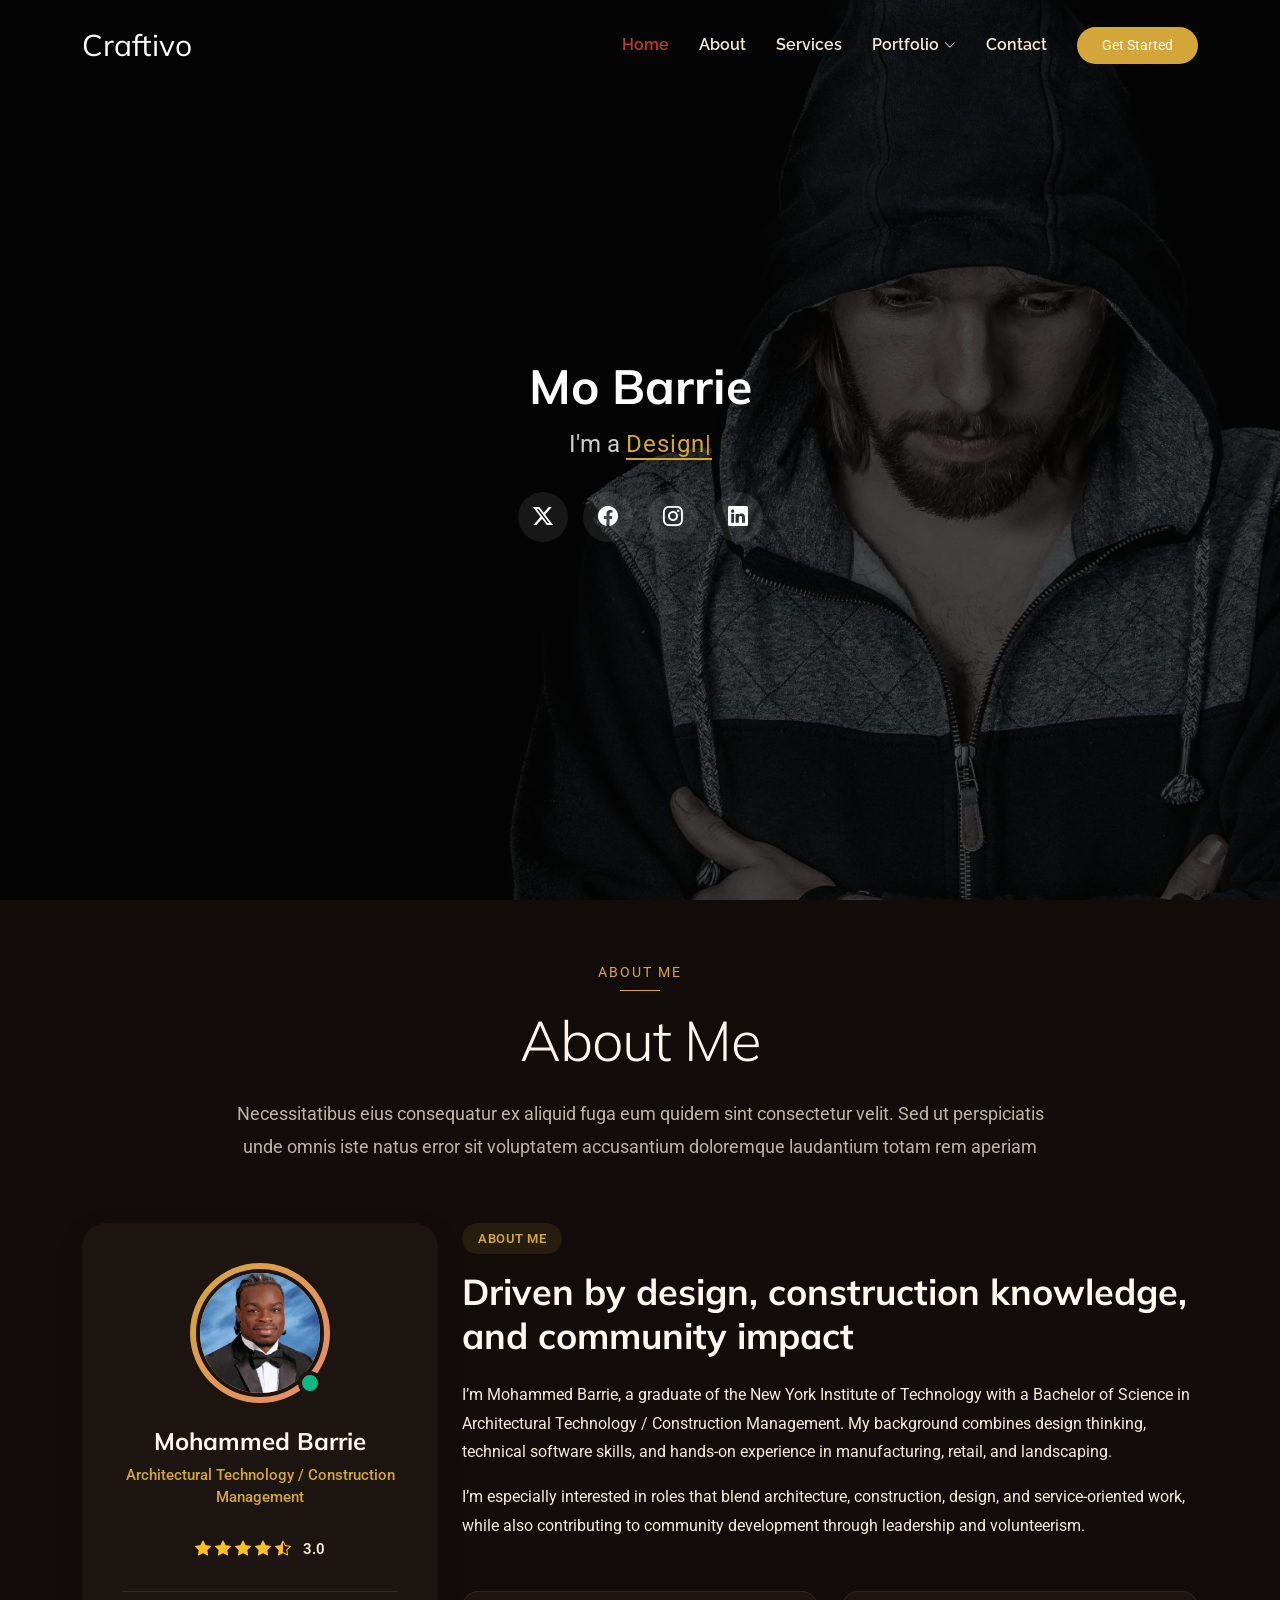
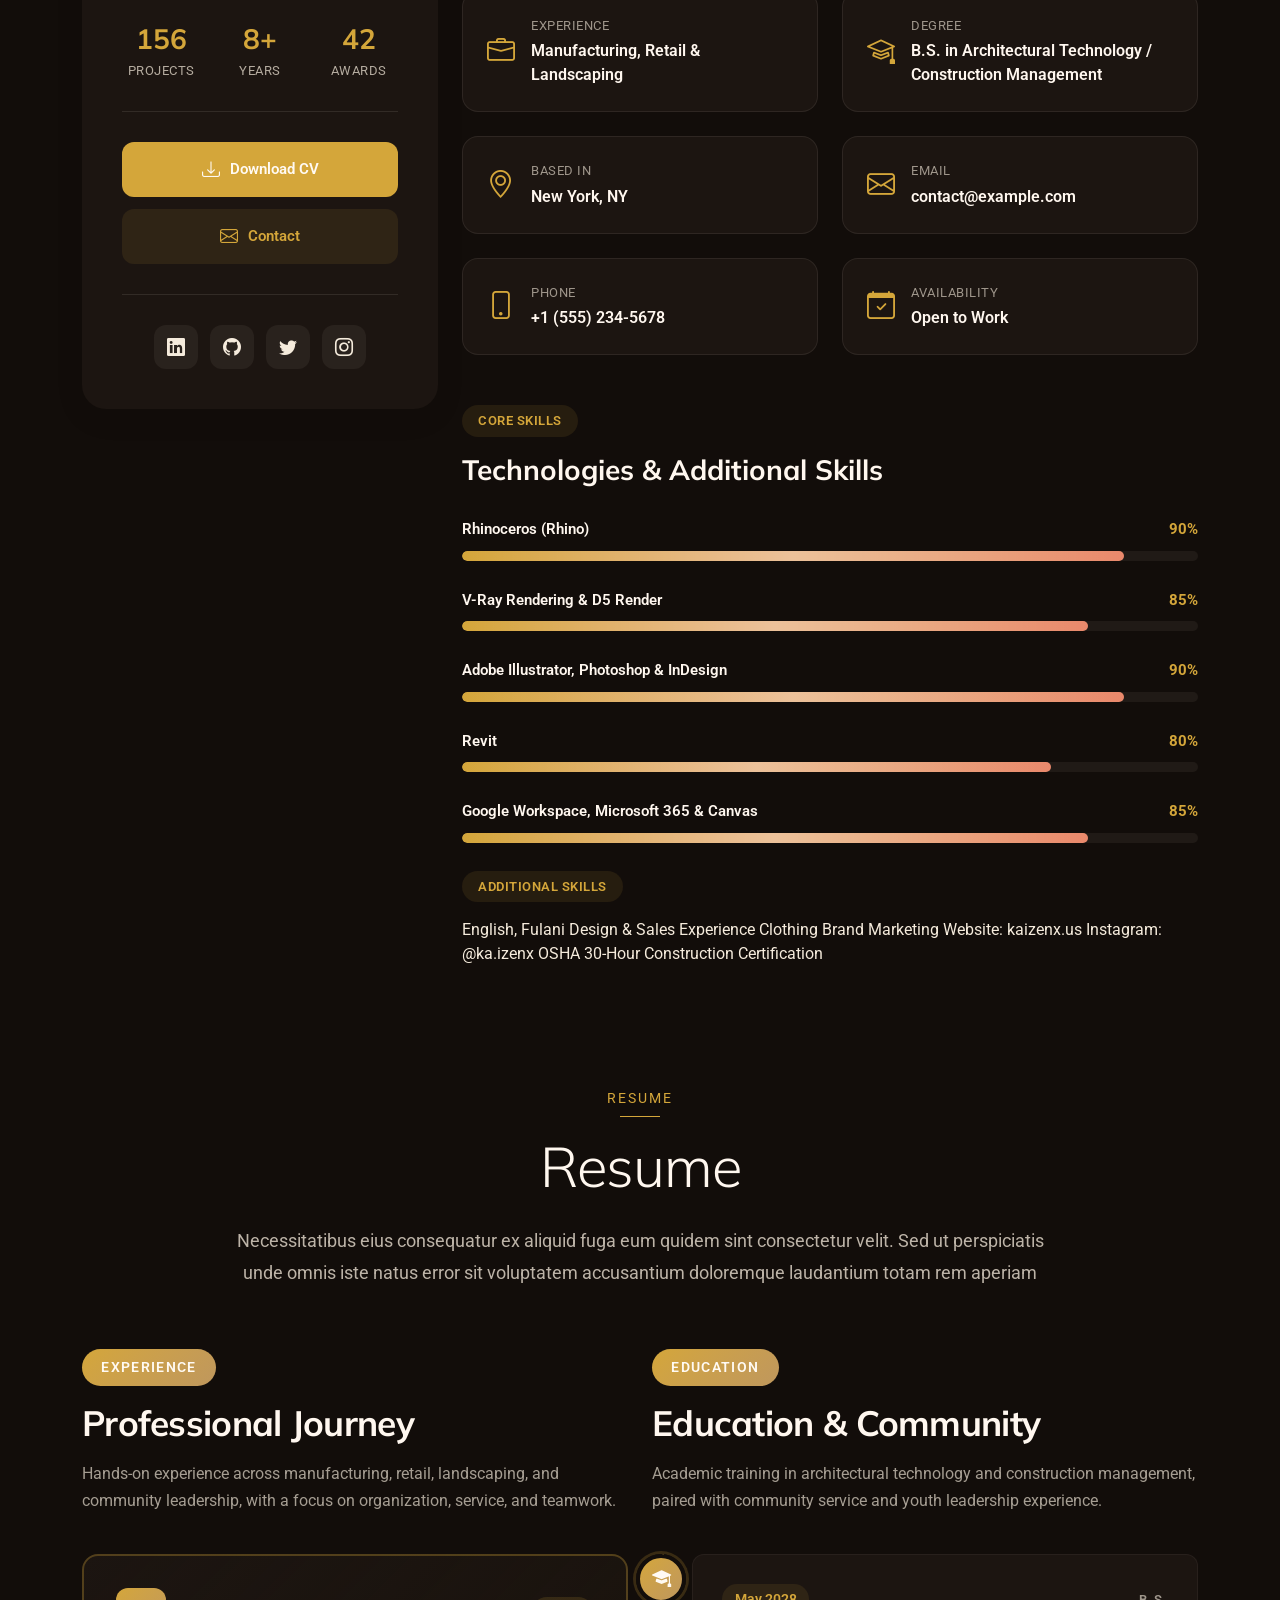
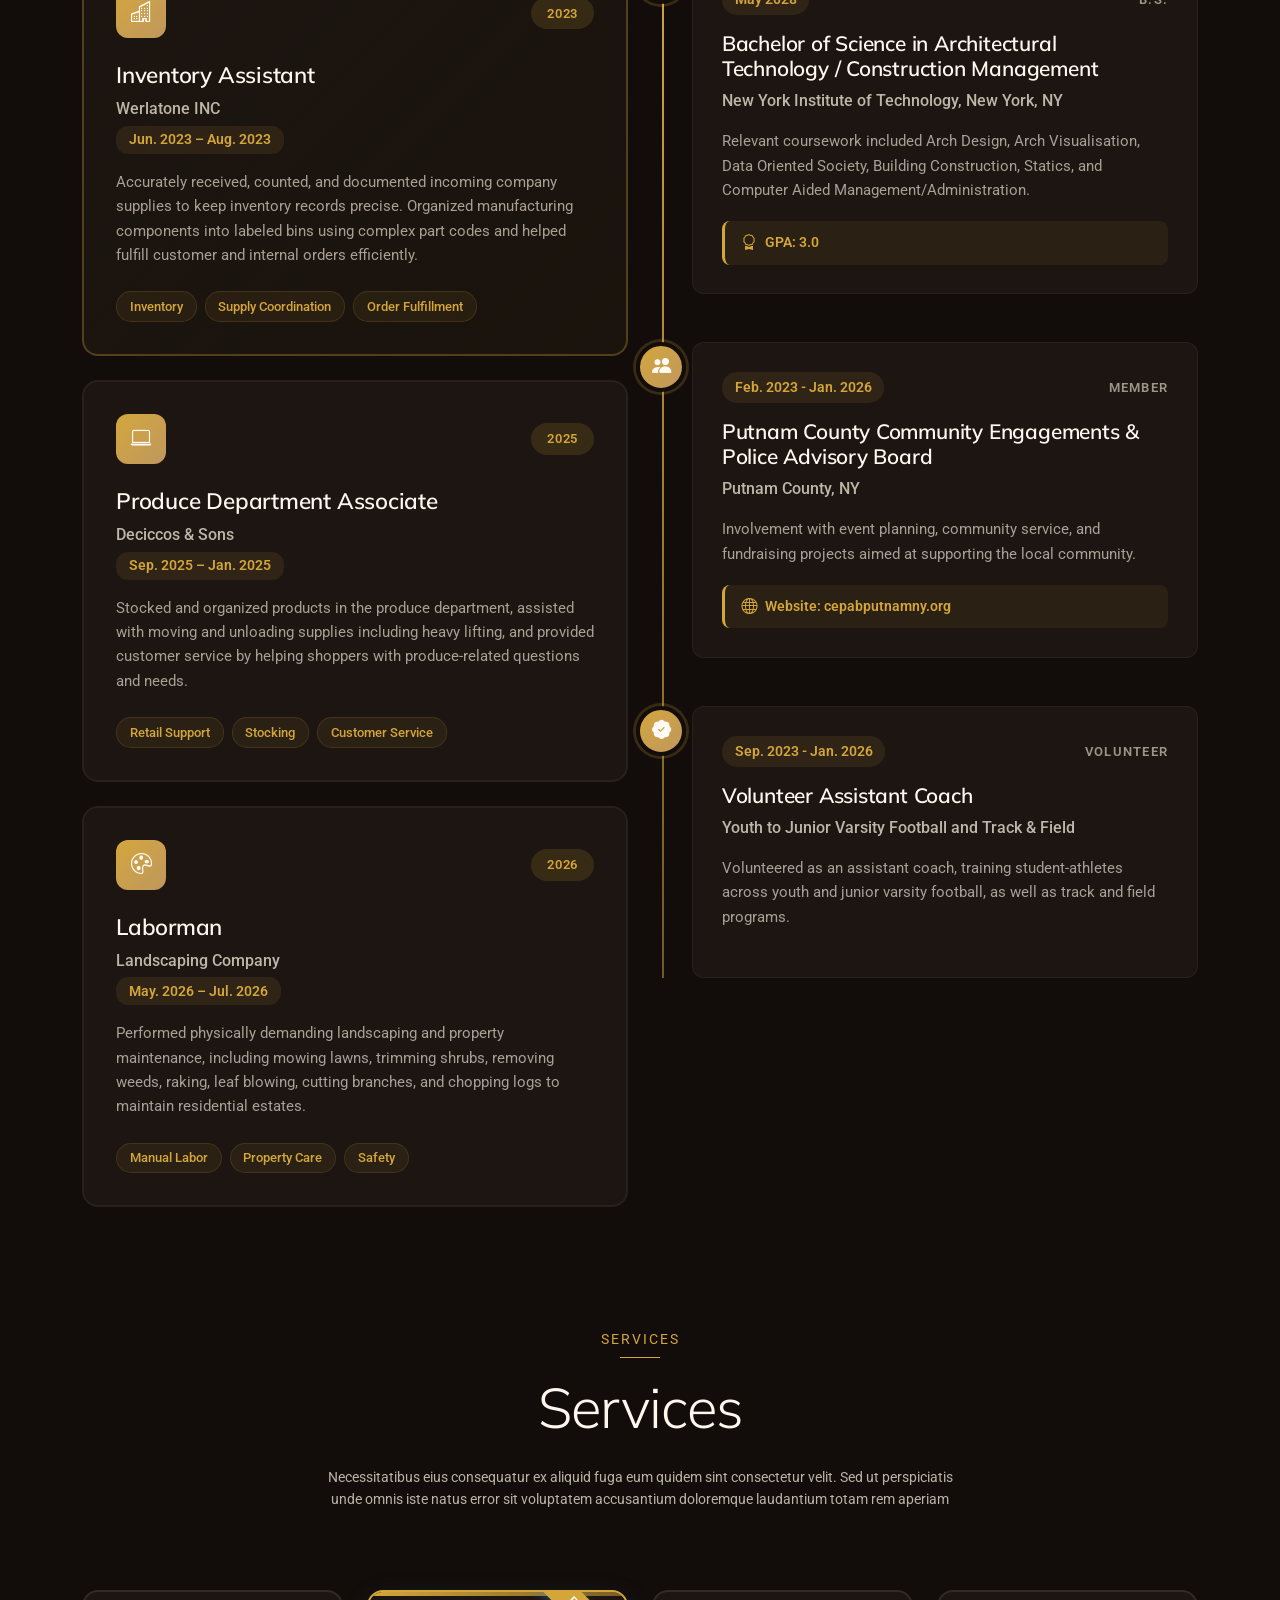
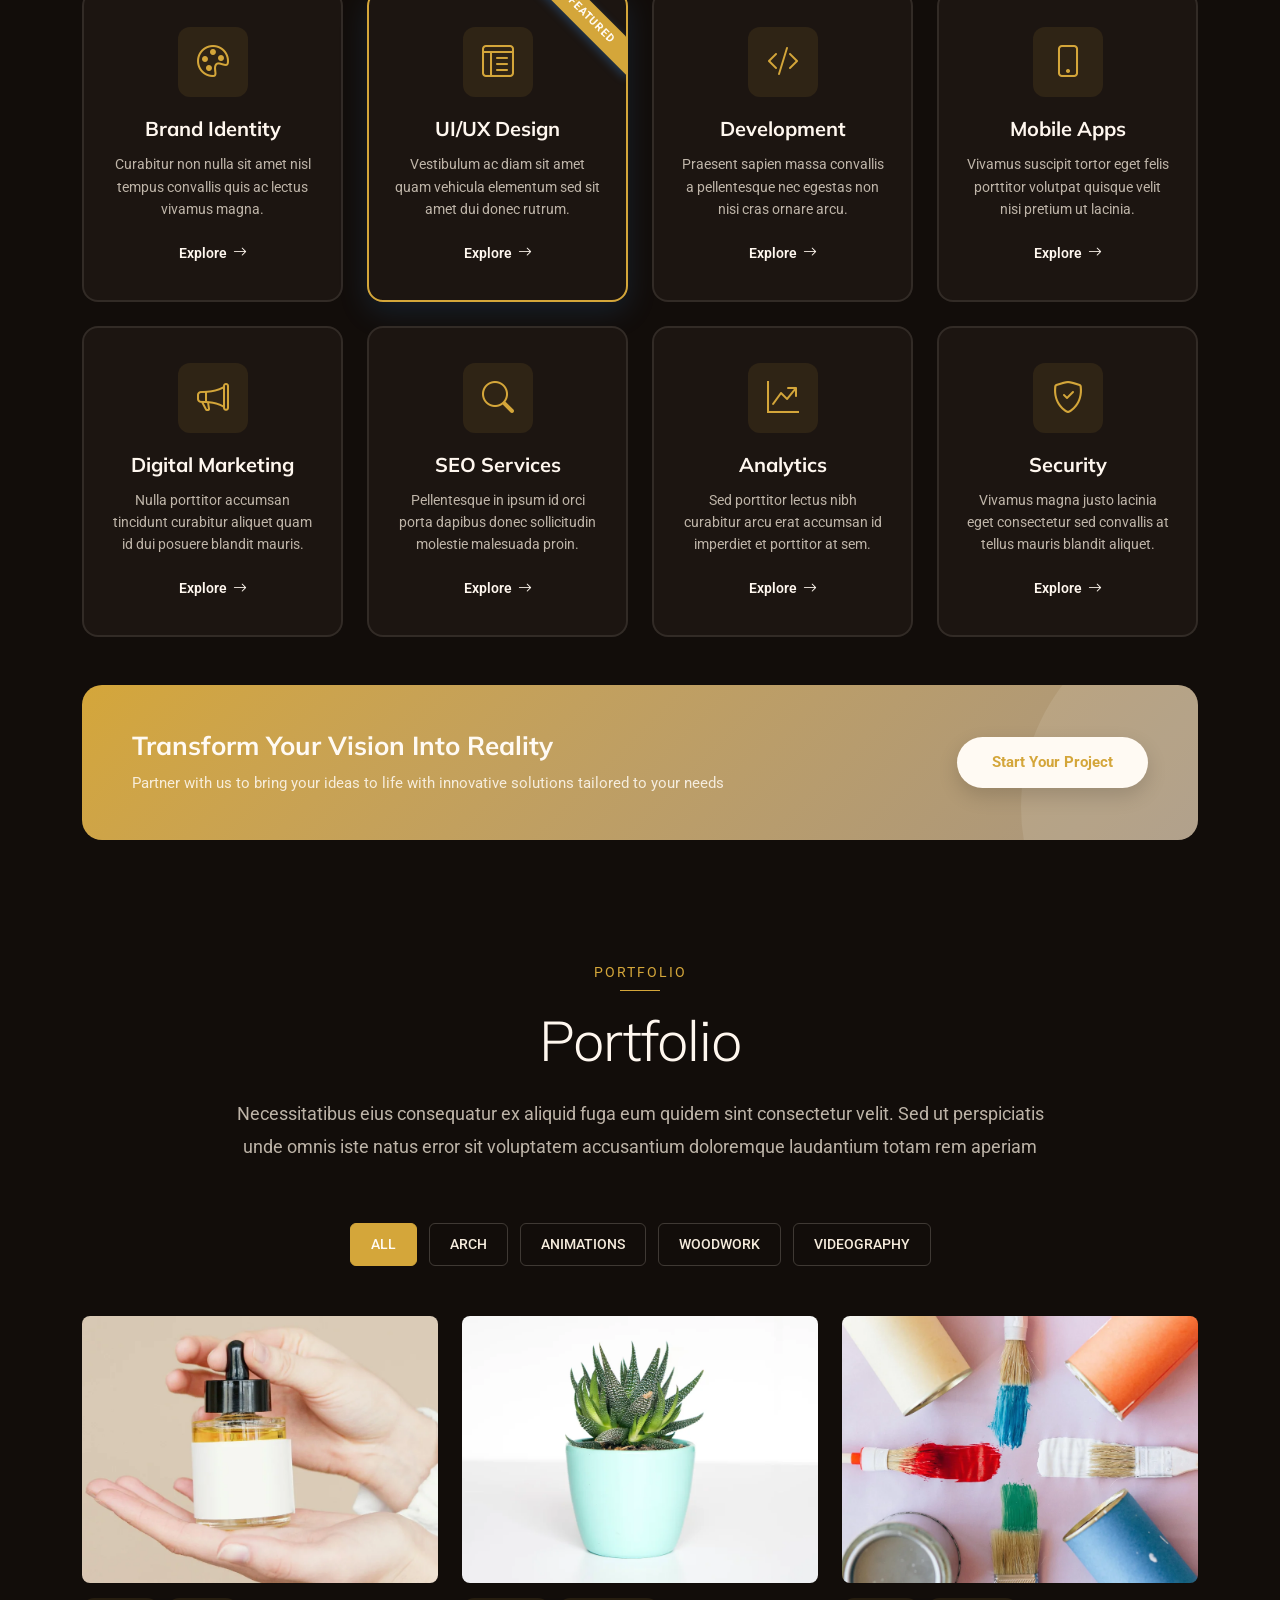
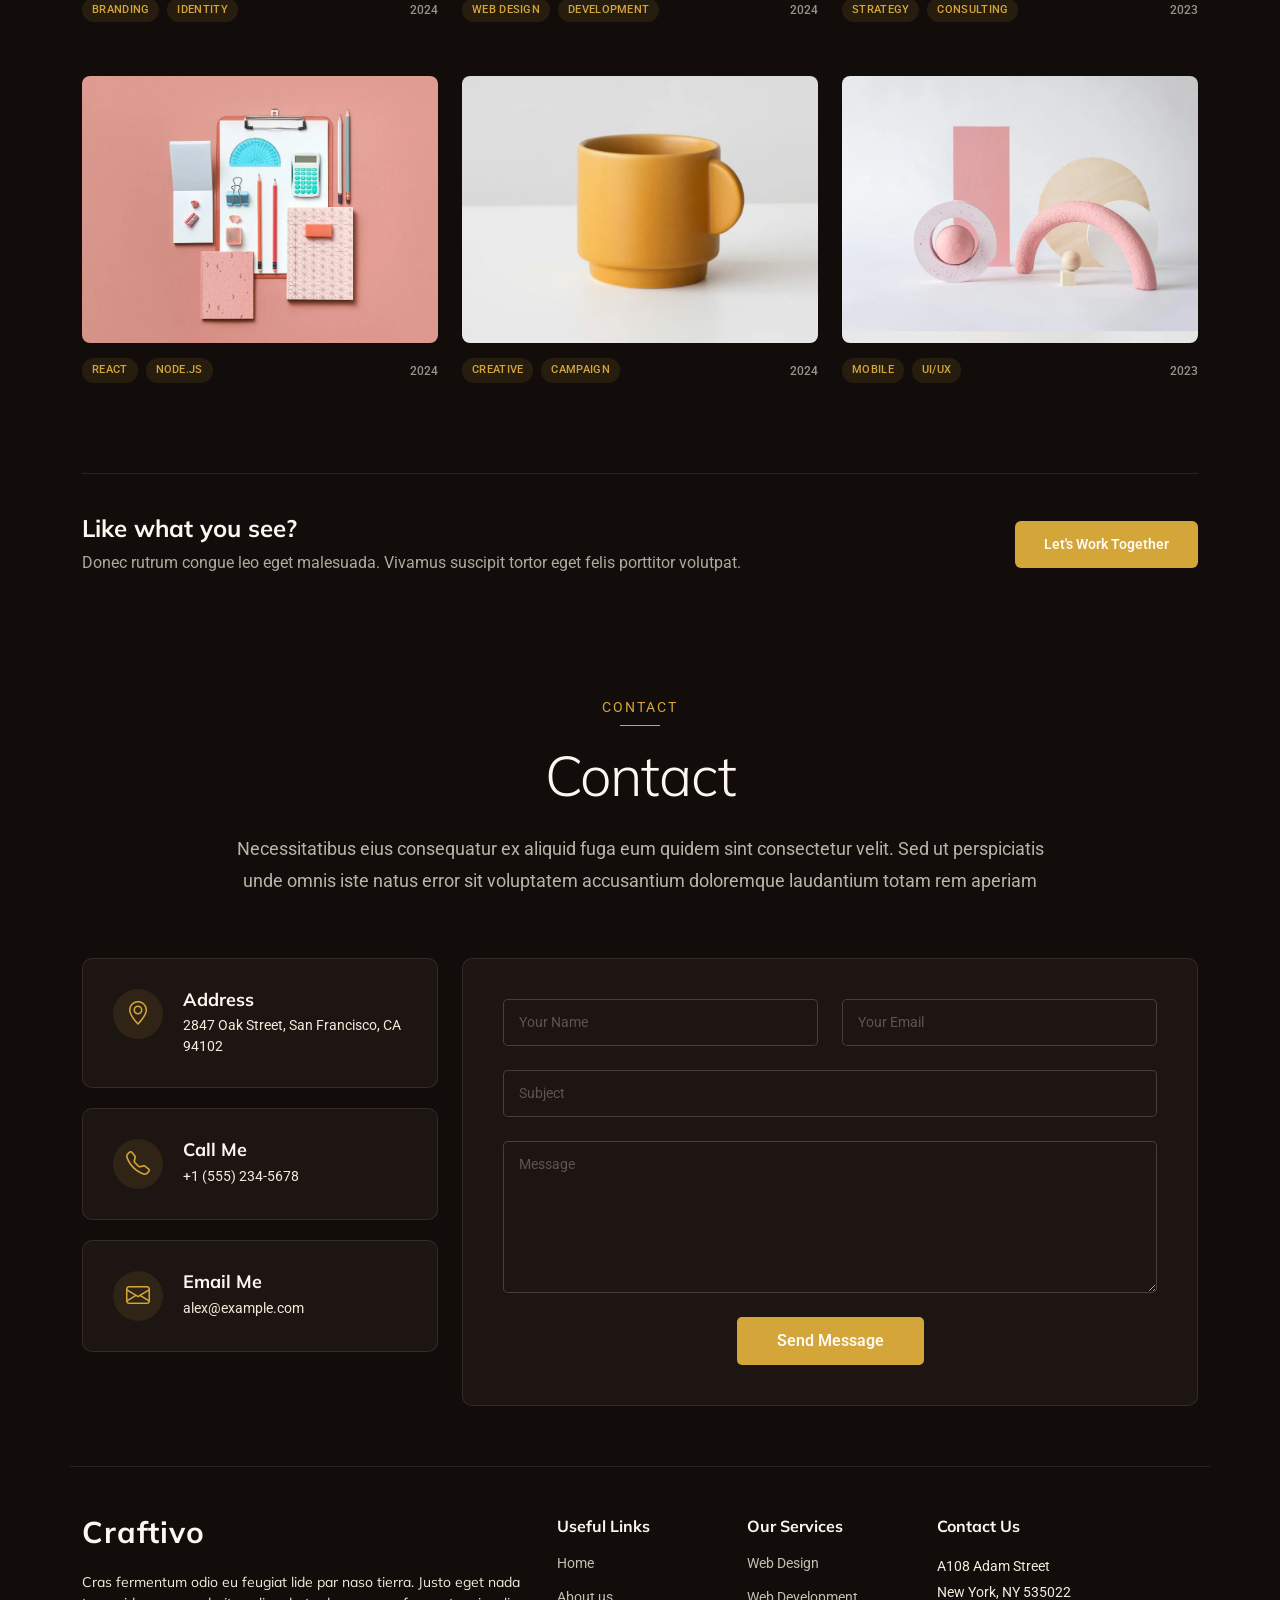
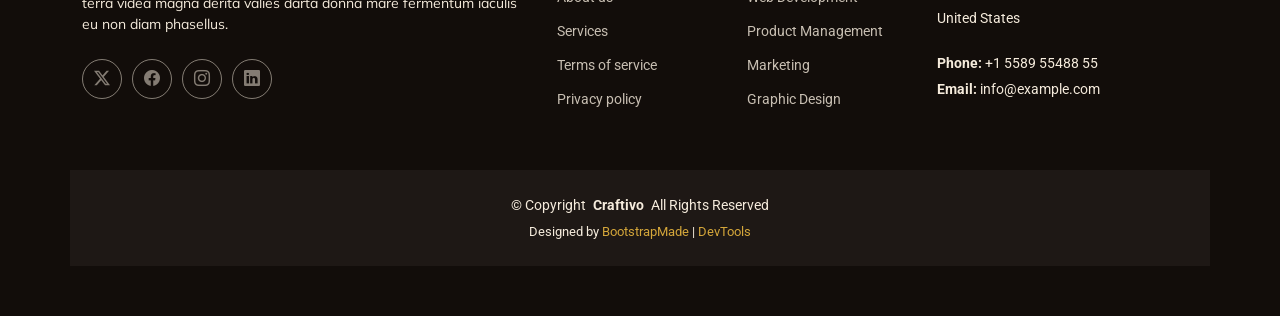
==== index.html @ 0cc71901 "initial commit" ====
<!DOCTYPE html>
<html lang="en">

<head>
  <meta charset="utf-8">
  <meta content="width=device-width, initial-scale=1.0" name="viewport">
  <title>Index - Craftivo Bootstrap Template</title>
  <meta name="description" content="">
  <meta name="keywords" content="">

  <!-- Favicons -->
  <link href="assets/img/favicon.png" rel="icon">
  <link href="assets/img/apple-touch-icon.png" rel="apple-touch-icon">

  <!-- Fonts -->
  <link href="https://fonts.googleapis.com" rel="preconnect">
  <link href="https://fonts.gstatic.com" rel="preconnect" crossorigin>
  <link href="https://fonts.googleapis.com/css2?family=Roboto:ital,wght@0,100;0,300;0,400;0,500;0,700;0,900;1,100;1,300;1,400;1,500;1,700;1,900&family=Raleway:ital,wght@0,100;0,200;0,300;0,400;0,500;0,600;0,700;0,800;0,900;1,100;1,200;1,300;1,400;1,500;1,600;1,700;1,800;1,900&family=Mulish:ital,wght@0,200;0,300;0,400;0,500;0,600;0,700;0,800;0,900;1,200;1,300;1,400;1,500;1,600;1,700;1,800;1,900&display=swap" rel="stylesheet">

  <!-- Vendor CSS Files -->
  <link href="assets/vendor/bootstrap/css/bootstrap.min.css" rel="stylesheet">
  <link href="assets/vendor/bootstrap-icons/bootstrap-icons.css" rel="stylesheet">
  <link href="assets/vendor/aos/aos.css" rel="stylesheet">
  <link href="assets/vendor/glightbox/css/glightbox.min.css" rel="stylesheet">
  <link href="assets/vendor/swiper/swiper-bundle.min.css" rel="stylesheet">

  <!-- Main CSS File -->
  <link href="assets/css/main.css" rel="stylesheet">

  <!-- =======================================================
  * Template Name: Craftivo
  * Template URL: https://bootstrapmade.com/craftivo-bootstrap-portfolio-template/
  * Updated: Oct 04 2025 with Bootstrap v5.3.8
  * Author: BootstrapMade.com
  * License: https://bootstrapmade.com/license/
  ======================================================== -->
</head>

<body class="index-page">

  <header id="header" class="header d-flex align-items-center fixed-top">
    <div class="container-fluid container-xl position-relative d-flex align-items-center">

      <a href="index.html" class="logo d-flex align-items-center me-auto">
        <!-- Uncomment the line below if you also wish to use an image logo -->
        <!-- <img src="assets/img/logo.webp" alt=""> -->
        <h1 class="sitename">Craftivo</h1>
      </a>

      <nav id="navmenu" class="navmenu">
        <ul>
          <li><a href="#hero" class="active">Home</a></li>
          <li><a href="#about">About</a></li>
          <li><a href="#services">Services</a></li>
          <li class="dropdown"><a href="#portfolio"><span>Portfolio</span> <i class="bi bi-chevron-down toggle-dropdown"></i></a>
            <ul>
              <li><a href="#portfolio" data-portfolio-filter=".filter-arch">ARCH</a></li>
              <li><a href="#portfolio" data-portfolio-filter=".filter-animations">ANIMATIONS</a></li>
              <li><a href="#portfolio" data-portfolio-filter=".filter-woodwork">WOODWORK</a></li>
              <li><a href="#portfolio" data-portfolio-filter=".filter-videography">VIDEOGRAPHY</a></li>
            </ul>
          </li>
          <li><a href="#contact">Contact</a></li>
        </ul>
        <i class="mobile-nav-toggle d-xl-none bi bi-list"></i>
      </nav>

      <a class="btn-getstarted" href="#about">Get Started</a>

    </div>
  </header>

  <main class="main">

    <!-- Hero Section -->
    <section id="hero" class="hero section dark-background">

      <img src="assets/img/profile/profile-bg-5.webp" alt="" data-aos="fade-in">

      <div class="container" data-aos="fade-up" data-aos-delay="100">
        <div class="row justify-content-center">
          <div class="col-lg-8 text-center">
            <h2>Mo Barrie</h2>
            <p>I'm a <span class="typed" data-typed-items="Designer, Developer, Freelancer, Photographer"></span><span class="typed-cursor" aria-hidden="true"></span></p>
            <div class="social-links">
              <a href="#"><i class="bi bi-twitter-x"></i></a>
              <a href="#"><i class="bi bi-facebook"></i></a>
              <a href="#"><i class="bi bi-instagram"></i></a>
              <a href="#"><i class="bi bi-linkedin"></i></a>
            </div>
          </div>
        </div>
      </div>

    </section><!-- /Hero Section -->

    <!-- About Section -->
    <section id="about" class="about section">

      <!-- Section Title -->
      <div class="container section-title" data-aos="fade-up">
        <span class="subtitle">About Me</span>
        <h2>About Me</h2>
        <p>Necessitatibus eius consequatur ex aliquid fuga eum quidem sint consectetur velit. Sed ut perspiciatis unde omnis iste natus error sit voluptatem accusantium doloremque laudantium totam rem aperiam</p>
      </div><!-- End Section Title -->

      <div class="container" data-aos="fade-up" data-aos-delay="100">

        <div class="row gy-5">
          <div class="col-lg-4" data-aos="zoom-in" data-aos-delay="150">
            <div class="profile-card">
              <div class="profile-header">
                <div class="profile-avatar">
                  <img src="assets/img/profile/profile-square-3.jpg" class="img-fluid" alt="">
                  <div class="status-indicator"></div>
                </div>
                <h3>Mohammed Barrie</h3>
                <span class="role">Architectural Technology / Construction Management</span>
                <div class="rating">
                  <i class="bi bi-star-fill"></i>
                  <i class="bi bi-star-fill"></i>
                  <i class="bi bi-star-fill"></i>
                  <i class="bi bi-star-fill"></i>
                  <i class="bi bi-star-half"></i>
                  <span>3.0</span>
                </div>
              </div>

              <div class="profile-stats">
                <div class="stat-item">
                  <h4>156</h4>
                  <p>Projects</p>
                </div>
                <div class="stat-item">
                  <h4>8+</h4>
                  <p>Years</p>
                </div>
                <div class="stat-item">
                  <h4>42</h4>
                  <p>Awards</p>
                </div>
              </div>

              <div class="profile-actions">
                <a href="#" class="btn-primary"><i class="bi bi-download"></i> Download CV</a>
                <a href="#" class="btn-secondary"><i class="bi bi-envelope"></i> Contact</a>
              </div>

              <div class="social-connect">
                <a href="#"><i class="bi bi-linkedin"></i></a>
                <a href="#"><i class="bi bi-github"></i></a>
                <a href="#"><i class="bi bi-twitter"></i></a>
                <a href="#"><i class="bi bi-instagram"></i></a>
              </div>
            </div>
          </div>

          <div class="col-lg-8" data-aos="fade-left" data-aos-delay="200">
            <div class="content-wrapper">
              <div class="bio-section">
                <div class="section-tag">About Me</div>
                <h2>Driven by design, construction knowledge, and community impact</h2>
                <p>I’m Mohammed Barrie, a graduate of the New York Institute of Technology with a Bachelor of Science in Architectural Technology / Construction Management. My background combines design thinking, technical software skills, and hands-on experience in manufacturing, retail, and landscaping.</p>
                <p>I’m especially interested in roles that blend architecture, construction, design, and service-oriented work, while also contributing to community development through leadership and volunteerism.</p>
              </div>

              <div class="details-grid">
                <div class="detail-item" data-aos="fade-up" data-aos-delay="250">
                  <i class="bi bi-briefcase"></i>
                  <div class="detail-content">
                    <span>Experience</span>
                    <strong>Manufacturing, Retail &amp; Landscaping</strong>
                  </div>
                </div>

                <div class="detail-item" data-aos="fade-up" data-aos-delay="300">
                  <i class="bi bi-mortarboard"></i>
                  <div class="detail-content">
                    <span>Degree</span>
                    <strong>B.S. in Architectural Technology / Construction Management</strong>
                  </div>
                </div>

                <div class="detail-item" data-aos="fade-up" data-aos-delay="350">
                  <i class="bi bi-geo-alt"></i>
                  <div class="detail-content">
                    <span>Based In</span>
                    <strong>New York, NY</strong>
                  </div>
                </div>

                <div class="detail-item" data-aos="fade-up" data-aos-delay="100">
                  <i class="bi bi-envelope"></i>
                  <div class="detail-content">
                    <span>Email</span>
                    <strong>contact@example.com</strong>
                  </div>
                </div>

                <div class="detail-item" data-aos="fade-up" data-aos-delay="150">
                  <i class="bi bi-phone"></i>
                  <div class="detail-content">
                    <span>Phone</span>
                    <strong>+1 (555) 234-5678</strong>
                  </div>
                </div>

                <div class="detail-item" data-aos="fade-up" data-aos-delay="200">
                  <i class="bi bi-calendar-check"></i>
                  <div class="detail-content">
                    <span>Availability</span>
                    <strong>Open to Work</strong>
                  </div>
                </div>
              </div>

              <div class="skills-showcase" data-aos="fade-up" data-aos-delay="250">
                <div class="section-tag">Core Skills</div>
                <h3>Technologies &amp; Additional Skills</h3>

                <div class="skills-list skills-animation">
                  <div class="skill-item">
                    <div class="skill-info">
                      <span class="skill-name">Rhinoceros (Rhino)</span>
                      <span class="skill-percent">90%</span>
                    </div>
                    <div class="progress">
                      <div class="progress-bar" role="progressbar" aria-valuenow="90" aria-valuemin="0" aria-valuemax="100"></div>
                    </div>
                  </div>

                  <div class="skill-item">
                    <div class="skill-info">
                      <span class="skill-name">V-Ray Rendering &amp; D5 Render</span>
                      <span class="skill-percent">85%</span>
                    </div>
                    <div class="progress">
                      <div class="progress-bar" role="progressbar" aria-valuenow="85" aria-valuemin="0" aria-valuemax="100"></div>
                    </div>
                  </div>

                  <div class="skill-item">
                    <div class="skill-info">
                      <span class="skill-name">Adobe Illustrator, Photoshop &amp; InDesign</span>
                      <span class="skill-percent">90%</span>
                    </div>
                    <div class="progress">
                      <div class="progress-bar" role="progressbar" aria-valuenow="90" aria-valuemin="0" aria-valuemax="100"></div>
                    </div>
                  </div>

                  <div class="skill-item">
                    <div class="skill-info">
                      <span class="skill-name">Revit</span>
                      <span class="skill-percent">80%</span>
                    </div>
                    <div class="progress">
                      <div class="progress-bar" role="progressbar" aria-valuenow="80" aria-valuemin="0" aria-valuemax="100"></div>
                    </div>
                  </div>

                  <div class="skill-item">
                    <div class="skill-info">
                      <span class="skill-name">Google Workspace, Microsoft 365 &amp; Canvas</span>
                      <span class="skill-percent">85%</span>
                    </div>
                    <div class="progress">
                      <div class="progress-bar" role="progressbar" aria-valuenow="85" aria-valuemin="0" aria-valuemax="100"></div>
                    </div>
                  </div>
                </div>

                <div class="mt-4">
                  <div class="section-tag">Additional Skills</div>
                  <div class="skills-tags">
                    <span class="skill-tag">English, Fulani</span>
                    <span class="skill-tag">Design &amp; Sales Experience</span>
                    <span class="skill-tag">Clothing Brand Marketing</span>
                    <span class="skill-tag">Website: kaizenx.us</span>
                    <span class="skill-tag">Instagram: @ka.izenx</span>
                    <span class="skill-tag">OSHA 30-Hour Construction Certification</span>
                  </div>
                </div>
              </div>
            </div>
          </div>
        </div>

      </div>

    </section><!-- /About Section -->

    <!-- Resume Section -->
    <section id="resume" class="resume section">

      <!-- Section Title -->
      <div class="container section-title" data-aos="fade-up">
        <span class="subtitle">Resume</span>
        <h2>Resume</h2>
        <p>Necessitatibus eius consequatur ex aliquid fuga eum quidem sint consectetur velit. Sed ut perspiciatis unde omnis iste natus error sit voluptatem accusantium doloremque laudantium totam rem aperiam</p>
      </div><!-- End Section Title -->

      <div class="container" data-aos="fade-up" data-aos-delay="100">

        <div class="row gy-5">
          <div class="col-lg-6">
            <div class="experience-section">
              <div class="section-header" data-aos="fade-right" data-aos-delay="200">
                <div class="header-content">
                  <span class="section-badge">Experience</span>
                  <h2>Professional Journey</h2>
                  <p>Hands-on experience across manufacturing, retail, landscaping, and community leadership, with a focus on organization, service, and teamwork.</p>
                </div>
              </div>

              <div class="experience-cards">
                <div class="exp-card featured" data-aos="zoom-in" data-aos-delay="300">
                  <div class="card-header">
                    <div class="company-logo">
                      <i class="bi bi-buildings"></i>
                    </div>
                    <div class="period-badge">2023</div>
                  </div>
                  <div class="card-body">
                    <h3>Inventory Assistant</h3>
                    <p class="company-name">Werlatone INC</p>
                    <span class="duration">Jun. 2023 – Aug. 2023</span>
                    <p class="description">Accurately received, counted, and documented incoming company supplies to keep inventory records precise. Organized manufacturing components into labeled bins using complex part codes and helped fulfill customer and internal orders efficiently.</p>
                    <div class="skills-tags">
                      <span class="skill-tag">Inventory</span>
                      <span class="skill-tag">Supply Coordination</span>
                      <span class="skill-tag">Order Fulfillment</span>
                    </div>
                  </div>
                </div>

                <div class="exp-card" data-aos="zoom-in" data-aos-delay="350">
                  <div class="card-header">
                    <div class="company-logo">
                      <i class="bi bi-laptop"></i>
                    </div>
                    <div class="period-badge">2025</div>
                  </div>
                  <div class="card-body">
                    <h3>Produce Department Associate</h3>
                    <p class="company-name">Deciccos &amp; Sons</p>
                    <span class="duration">Sep. 2025 – Jan. 2025</span>
                    <p class="description">Stocked and organized products in the produce department, assisted with moving and unloading supplies including heavy lifting, and provided customer service by helping shoppers with produce-related questions and needs.</p>
                    <div class="skills-tags">
                      <span class="skill-tag">Retail Support</span>
                      <span class="skill-tag">Stocking</span>
                      <span class="skill-tag">Customer Service</span>
                    </div>
                  </div>
                </div>

                <div class="exp-card" data-aos="zoom-in" data-aos-delay="400">
                  <div class="card-header">
                    <div class="company-logo">
                      <i class="bi bi-palette"></i>
                    </div>
                    <div class="period-badge">2026</div>
                  </div>
                  <div class="card-body">
                    <h3>Laborman</h3>
                    <p class="company-name">Landscaping Company</p>
                    <span class="duration">May. 2026 – Jul. 2026</span>
                    <p class="description">Performed physically demanding landscaping and property maintenance, including mowing lawns, trimming shrubs, removing weeds, raking, leaf blowing, cutting branches, and chopping logs to maintain residential estates.</p>
                    <div class="skills-tags">
                      <span class="skill-tag">Manual Labor</span>
                      <span class="skill-tag">Property Care</span>
                      <span class="skill-tag">Safety</span>
                    </div>
                  </div>
                </div>
              </div>
            </div>
          </div>

          <div class="col-lg-6">
            <div class="education-section">
              <div class="section-header" data-aos="fade-left" data-aos-delay="200">
                <div class="header-content">
                  <span class="section-badge">Education</span>
                  <h2>Education &amp; Community</h2>
                  <p>Academic training in architectural technology and construction management, paired with community service and youth leadership experience.</p>
                </div>
              </div>

              <div class="education-timeline" data-aos="fade-left" data-aos-delay="300">
                <div class="timeline-track">
                  <div class="timeline-item">
                    <div class="timeline-marker">
                      <i class="bi bi-mortarboard-fill"></i>
                    </div>
                    <div class="timeline-content">
                      <div class="education-meta">
                        <span class="year-range">May 2028</span>
                        <span class="degree-level">B.S.</span>
                      </div>
                      <h4>Bachelor of Science in Architectural Technology / Construction Management</h4>
                      <p class="institution">New York Institute of Technology, New York, NY</p>
                      <p class="description">Relevant coursework included Arch Design, Arch Visualisation, Data Oriented Society, Building Construction, Statics, and Computer Aided Management/Administration.</p>
                      <div class="achievement">
                        <i class="bi bi-award"></i>
                        <span>GPA: 3.0</span>
                      </div>
                    </div>
                  </div>

                  <div class="timeline-item">
                    <div class="timeline-marker">
                      <i class="bi bi-people-fill"></i>
                    </div>
                    <div class="timeline-content">
                      <div class="education-meta">
                        <span class="year-range">Feb. 2023 - Jan. 2026</span>
                        <span class="degree-level">Member</span>
                      </div>
                      <h4>Putnam County Community Engagements &amp; Police Advisory Board</h4>
                      <p class="institution">Putnam County, NY</p>
                      <p class="description">Involvement with event planning, community service, and fundraising projects aimed at supporting the local community.</p>
                      <div class="achievement">
                        <i class="bi bi-globe"></i>
                        <span>Website: cepabputnamny.org</span>
                      </div>
                    </div>
                  </div>

                  <div class="timeline-item">
                    <div class="timeline-marker">
                      <i class="bi bi-patch-check-fill"></i>
                    </div>
                    <div class="timeline-content">
                      <div class="education-meta">
                        <span class="year-range">Sep. 2023 - Jan. 2026</span>
                        <span class="degree-level">Volunteer</span>
                      </div>
                      <h4>Volunteer Assistant Coach</h4>
                      <p class="institution">Youth to Junior Varsity Football and Track &amp; Field</p>
                      <p class="description">Volunteered as an assistant coach, training student-athletes across youth and junior varsity football, as well as track and field programs.</p>
                    </div>
                  </div>
                </div>
              </div>
            </div>
          </div>
        </div>

      </div>

    </section><!-- /Resume Section -->

    <!-- Services Section -->
    <section id="services" class="services section">

      <!-- Section Title -->
      <div class="container section-title" data-aos="fade-up">
        <span class="subtitle">Services</span>
        <h2>Services</h2>
        <p>Necessitatibus eius consequatur ex aliquid fuga eum quidem sint consectetur velit. Sed ut perspiciatis unde omnis iste natus error sit voluptatem accusantium doloremque laudantium totam rem aperiam</p>
      </div><!-- End Section Title -->

      <div class="container" data-aos="fade-up" data-aos-delay="100">

        <div class="row gy-4">
          <div class="col-lg-3 col-md-6" data-aos="zoom-in" data-aos-delay="100">
            <div class="service-item">
              <div class="icon-wrapper">
                <i class="bi bi-palette"></i>
              </div>
              <h4>Brand Identity</h4>
              <p>Curabitur non nulla sit amet nisl tempus convallis quis ac lectus vivamus magna.</p>
              <a href="service-details.html" class="read-more">
                <span>Explore</span>
                <i class="bi bi-arrow-right"></i>
              </a>
            </div>
          </div>

          <div class="col-lg-3 col-md-6" data-aos="zoom-in" data-aos-delay="200">
            <div class="service-item featured">
              <div class="featured-tag">Featured</div>
              <div class="icon-wrapper">
                <i class="bi bi-layout-text-window-reverse"></i>
              </div>
              <h4>UI/UX Design</h4>
              <p>Vestibulum ac diam sit amet quam vehicula elementum sed sit amet dui donec rutrum.</p>
              <a href="service-details.html" class="read-more">
                <span>Explore</span>
                <i class="bi bi-arrow-right"></i>
              </a>
            </div>
          </div>

          <div class="col-lg-3 col-md-6" data-aos="zoom-in" data-aos-delay="300">
            <div class="service-item">
              <div class="icon-wrapper">
                <i class="bi bi-code-slash"></i>
              </div>
              <h4>Development</h4>
              <p>Praesent sapien massa convallis a pellentesque nec egestas non nisi cras ornare arcu.</p>
              <a href="service-details.html" class="read-more">
                <span>Explore</span>
                <i class="bi bi-arrow-right"></i>
              </a>
            </div>
          </div>

          <div class="col-lg-3 col-md-6" data-aos="zoom-in" data-aos-delay="400">
            <div class="service-item">
              <div class="icon-wrapper">
                <i class="bi bi-phone"></i>
              </div>
              <h4>Mobile Apps</h4>
              <p>Vivamus suscipit tortor eget felis porttitor volutpat quisque velit nisi pretium ut lacinia.</p>
              <a href="service-details.html" class="read-more">
                <span>Explore</span>
                <i class="bi bi-arrow-right"></i>
              </a>
            </div>
          </div>

          <div class="col-lg-3 col-md-6" data-aos="zoom-in" data-aos-delay="100">
            <div class="service-item">
              <div class="icon-wrapper">
                <i class="bi bi-megaphone"></i>
              </div>
              <h4>Digital Marketing</h4>
              <p>Nulla porttitor accumsan tincidunt curabitur aliquet quam id dui posuere blandit mauris.</p>
              <a href="service-details.html" class="read-more">
                <span>Explore</span>
                <i class="bi bi-arrow-right"></i>
              </a>
            </div>
          </div>

          <div class="col-lg-3 col-md-6" data-aos="zoom-in" data-aos-delay="200">
            <div class="service-item">
              <div class="icon-wrapper">
                <i class="bi bi-search"></i>
              </div>
              <h4>SEO Services</h4>
              <p>Pellentesque in ipsum id orci porta dapibus donec sollicitudin molestie malesuada proin.</p>
              <a href="service-details.html" class="read-more">
                <span>Explore</span>
                <i class="bi bi-arrow-right"></i>
              </a>
            </div>
          </div>

          <div class="col-lg-3 col-md-6" data-aos="zoom-in" data-aos-delay="300">
            <div class="service-item">
              <div class="icon-wrapper">
                <i class="bi bi-graph-up-arrow"></i>
              </div>
              <h4>Analytics</h4>
              <p>Sed porttitor lectus nibh curabitur arcu erat accumsan id imperdiet et porttitor at sem.</p>
              <a href="service-details.html" class="read-more">
                <span>Explore</span>
                <i class="bi bi-arrow-right"></i>
              </a>
            </div>
          </div>

          <div class="col-lg-3 col-md-6" data-aos="zoom-in" data-aos-delay="400">
            <div class="service-item">
              <div class="icon-wrapper">
                <i class="bi bi-shield-check"></i>
              </div>
              <h4>Security</h4>
              <p>Vivamus magna justo lacinia eget consectetur sed convallis at tellus mauris blandit aliquet.</p>
              <a href="service-details.html" class="read-more">
                <span>Explore</span>
                <i class="bi bi-arrow-right"></i>
              </a>
            </div>
          </div>

        </div>

        <div class="row mt-5">
          <div class="col-12" data-aos="fade-up" data-aos-delay="200">
            <div class="cta-box">
              <div class="row align-items-center">
                <div class="col-lg-8">
                  <h3>Transform Your Vision Into Reality</h3>
                  <p>Partner with us to bring your ideas to life with innovative solutions tailored to your needs</p>
                </div>
                <div class="col-lg-4 text-lg-end text-center">
                  <a href="service-details.html" class="cta-btn">Start Your Project</a>
                </div>
              </div>
            </div>
          </div>
        </div>

      </div>

    </section><!-- /Services Section -->

    <!-- Portfolio Section -->
    <section id="portfolio" class="portfolio section">

      <!-- Section Title -->
      <div class="container section-title" data-aos="fade-up">
        <span class="subtitle">Portfolio</span>
        <h2>Portfolio</h2>
        <p>Necessitatibus eius consequatur ex aliquid fuga eum quidem sint consectetur velit. Sed ut perspiciatis unde omnis iste natus error sit voluptatem accusantium doloremque laudantium totam rem aperiam</p>
      </div><!-- End Section Title -->

      <div class="container" data-aos="fade-up" data-aos-delay="100">

        <div class="isotope-layout" data-default-filter="*" data-layout="masonry" data-sort="original-order">
          <ul class="portfolio-filters isotope-filters" data-aos="fade-up" data-aos-delay="200">
            <li data-filter="*" class="filter-active">ALL</li>
            <li data-filter=".filter-arch">ARCH</li>
            <li data-filter=".filter-animations">ANIMATIONS</li>
            <li data-filter=".filter-woodwork">WOODWORK</li>
            <li data-filter=".filter-videography">VIDEOGRAPHY</li>
          </ul>

          <div class="row gy-4 isotope-container" data-aos="fade-up" data-aos-delay="300">
            <div class="col-lg-4 col-md-6 portfolio-item isotope-item filter-arch">
              <div class="portfolio-card">
                <div class="portfolio-image-container">
                  <img src="assets/img/portfolio/portfolio-1.webp" alt="Creative Project" class="img-fluid" loading="lazy">
                  <div class="portfolio-overlay">
                    <div class="portfolio-info">
                      <span class="project-category">Creative Design</span>
                      <h4>Visual Identity System</h4>
                    </div>
                    <div class="portfolio-actions">
                      <a href="assets/img/portfolio/portfolio-1.webp" class="glightbox portfolio-link">
                        <i class="bi bi-plus-lg"></i>
                      </a>
                      <a href="#" class="portfolio-details">
                        <i class="bi bi-arrow-right"></i>
                      </a>
                    </div>
                  </div>
                </div>
                <div class="portfolio-meta">
                  <div class="project-tags">
                    <span class="tag">Branding</span>
                    <span class="tag">Identity</span>
                  </div>
                  <div class="project-year">2024</div>
                </div>
              </div>
            </div>

            <div class="col-lg-4 col-md-6 portfolio-item isotope-item filter-arch">
              <div class="portfolio-card">
                <div class="portfolio-image-container">
                  <img src="assets/img/portfolio/portfolio-2.webp" alt="Digital Project" class="img-fluid" loading="lazy">
                  <div class="portfolio-overlay">
                    <div class="portfolio-info">
                      <span class="project-category">Digital Experience</span>
                      <h4>Interactive Web Platform</h4>
                    </div>
                    <div class="portfolio-actions">
                      <a href="assets/img/portfolio/portfolio-2.webp" class="glightbox portfolio-link">
                        <i class="bi bi-plus-lg"></i>
                      </a>
                      <a href="#" class="portfolio-details">
                        <i class="bi bi-arrow-right"></i>
                      </a>
                    </div>
                  </div>
                </div>
                <div class="portfolio-meta">
                  <div class="project-tags">
                    <span class="tag">Web Design</span>
                    <span class="tag">Development</span>
                  </div>
                  <div class="project-year">2024</div>
                </div>
              </div>
            </div>

            <div class="col-lg-4 col-md-6 portfolio-item isotope-item filter-animations">
              <div class="portfolio-card">
                <div class="portfolio-image-container">
                  <img src="assets/img/portfolio/portfolio-3.webp" alt="Strategy Project" class="img-fluid" loading="lazy">
                  <div class="portfolio-overlay">
                    <div class="portfolio-info">
                      <span class="project-category">Brand Strategy</span>
                      <h4>Market Positioning</h4>
                    </div>
                    <div class="portfolio-actions">
                      <a href="assets/img/portfolio/portfolio-3.webp" class="glightbox portfolio-link">
                        <i class="bi bi-plus-lg"></i>
                      </a>
                      <a href="#" class="portfolio-details">
                        <i class="bi bi-arrow-right"></i>
                      </a>
                    </div>
                  </div>
                </div>
                <div class="portfolio-meta">
                  <div class="project-tags">
                    <span class="tag">Strategy</span>
                    <span class="tag">Consulting</span>
                  </div>
                  <div class="project-year">2023</div>
                </div>
              </div>
            </div>

            <div class="col-lg-4 col-md-6 portfolio-item isotope-item filter-animations">
              <div class="portfolio-card">
                <div class="portfolio-image-container">
                  <img src="assets/img/portfolio/portfolio-4.webp" alt="Development Project" class="img-fluid" loading="lazy">
                  <div class="portfolio-overlay">
                    <div class="portfolio-info">
                      <span class="project-category">Full Stack</span>
                      <h4>Custom Application</h4>
                    </div>
                    <div class="portfolio-actions">
                      <a href="assets/img/portfolio/portfolio-4.webp" class="glightbox portfolio-link">
                        <i class="bi bi-plus-lg"></i>
                      </a>
                      <a href="#" class="portfolio-details">
                        <i class="bi bi-arrow-right"></i>
                      </a>
                    </div>
                  </div>
                </div>
                <div class="portfolio-meta">
                  <div class="project-tags">
                    <span class="tag">React</span>
                    <span class="tag">Node.js</span>
                  </div>
                  <div class="project-year">2024</div>
                </div>
              </div>
            </div>

            <div class="col-lg-4 col-md-6 portfolio-item isotope-item filter-woodwork">
              <div class="portfolio-card">
                <div class="portfolio-image-container">
                  <img src="assets/img/portfolio/portfolio-5.webp" alt="Creative Project" class="img-fluid" loading="lazy">
                  <div class="portfolio-overlay">
                    <div class="portfolio-info">
                      <span class="project-category">Art Direction</span>
                      <h4>Campaign Design</h4>
                    </div>
                    <div class="portfolio-actions">
                      <a href="assets/img/portfolio/portfolio-5.webp" class="glightbox portfolio-link">
                        <i class="bi bi-plus-lg"></i>
                      </a>
                      <a href="#" class="portfolio-details">
                        <i class="bi bi-arrow-right"></i>
                      </a>
                    </div>
                  </div>
                </div>
                <div class="portfolio-meta">
                  <div class="project-tags">
                    <span class="tag">Creative</span>
                    <span class="tag">Campaign</span>
                  </div>
                  <div class="project-year">2024</div>
                </div>
              </div>
            </div>

            <div class="col-lg-4 col-md-6 portfolio-item isotope-item filter-videography">
              <div class="portfolio-card">
                <div class="portfolio-image-container">
                  <img src="assets/img/portfolio/portfolio-6.webp" alt="Digital Project" class="img-fluid" loading="lazy">
                  <div class="portfolio-overlay">
                    <div class="portfolio-info">
                      <span class="project-category">Digital Product</span>
                      <h4>Mobile Experience</h4>
                    </div>
                    <div class="portfolio-actions">
                      <a href="assets/img/portfolio/portfolio-6.webp" class="glightbox portfolio-link">
                        <i class="bi bi-plus-lg"></i>
                      </a>
                      <a href="#" class="portfolio-details">
                        <i class="bi bi-arrow-right"></i>
                      </a>
                    </div>
                  </div>
                </div>
                <div class="portfolio-meta">
                  <div class="project-tags">
                    <span class="tag">Mobile</span>
                    <span class="tag">UI/UX</span>
                  </div>
                  <div class="project-year">2023</div>
                </div>
              </div>
            </div>
          </div>

        </div>

        <div class="portfolio-bottom" data-aos="fade-up" data-aos-delay="400">
          <div class="row align-items-center">
            <div class="col-lg-8">
              <h3>Like what you see?</h3>
              <p>Donec rutrum congue leo eget malesuada. Vivamus suscipit tortor eget felis porttitor volutpat.</p>
            </div>
            <div class="col-lg-4 text-lg-end">
              <a href="#contact" class="btn btn-accent">Let's Work Together</a>
            </div>
          </div>
        </div>

      </div>

    </section><!-- /Portfolio Section -->

    <!-- Contact Section -->
    <section id="contact" class="contact section">

      <!-- Section Title -->
      <div class="container section-title" data-aos="fade-up">
        <span class="subtitle">Contact</span>
        <h2>Contact</h2>
        <p>Necessitatibus eius consequatur ex aliquid fuga eum quidem sint consectetur velit. Sed ut perspiciatis unde omnis iste natus error sit voluptatem accusantium doloremque laudantium totam rem aperiam</p>
      </div><!-- End Section Title -->

      <div class="container">

        <div class="row gy-4">

          <div class="col-lg-4">
            <div class="info-item">
              <div class="icon-wrapper">
                <i class="bi bi-geo-alt"></i>
              </div>
              <div>
                <h3>Address</h3>
                <p>2847 Oak Street, San Francisco, CA 94102</p>
              </div>
            </div>

            <div class="info-item">
              <div class="icon-wrapper">
                <i class="bi bi-telephone"></i>
              </div>
              <div>
                <h3>Call Me</h3>
                <p>+1 (555) 234-5678</p>
              </div>
            </div>

            <div class="info-item">
              <div class="icon-wrapper">
                <i class="bi bi-envelope"></i>
              </div>
              <div>
                <h3>Email Me</h3>
                <p>alex@example.com</p>
              </div>
            </div>

          </div>

          <div class="col-lg-8">
            <form action="forms/contact.php" method="post" class="php-email-form">
              <div class="row gy-4">

                <div class="col-md-6">
                  <input type="text" name="name" class="form-control" placeholder="Your Name" required="">
                </div>

                <div class="col-md-6">
                  <input type="email" class="form-control" name="email" placeholder="Your Email" required="">
                </div>

                <div class="col-md-12">
                  <input type="text" class="form-control" name="subject" placeholder="Subject" required="">
                </div>

                <div class="col-md-12">
                  <textarea class="form-control" name="message" rows="6" placeholder="Message" required=""></textarea>
                </div>

                <div class="col-md-12 text-center">
                  <div class="loading">Loading</div>
                  <div class="error-message"></div>
                  <div class="sent-message">Your message has been sent. Thank you!</div>

                  <button type="submit">Send Message</button>
                </div>

              </div>
            </form>
          </div>

        </div>

      </div>

    </section><!-- /Contact Section -->

  </main>

  <footer id="footer" class="footer">

    <div class="container footer-top">
      <div class="row gy-4">
        <div class="col-lg-5 col-md-12 footer-about">
          <a href="index.html" class="logo d-flex align-items-center">
            <span class="sitename">Craftivo</span>
          </a>
          <p>Cras fermentum odio eu feugiat lide par naso tierra. Justo eget nada terra videa magna derita valies darta donna mare fermentum iaculis eu non diam phasellus.</p>
          <div class="social-links d-flex mt-4">
            <a href=""><i class="bi bi-twitter-x"></i></a>
            <a href=""><i class="bi bi-facebook"></i></a>
            <a href=""><i class="bi bi-instagram"></i></a>
            <a href=""><i class="bi bi-linkedin"></i></a>
          </div>
        </div>

        <div class="col-lg-2 col-6 footer-links">
          <h4>Useful Links</h4>
          <ul>
            <li><a href="#">Home</a></li>
            <li><a href="#">About us</a></li>
            <li><a href="#">Services</a></li>
            <li><a href="#">Terms of service</a></li>
            <li><a href="#">Privacy policy</a></li>
          </ul>
        </div>

        <div class="col-lg-2 col-6 footer-links">
          <h4>Our Services</h4>
          <ul>
            <li><a href="#">Web Design</a></li>
            <li><a href="#">Web Development</a></li>
            <li><a href="#">Product Management</a></li>
            <li><a href="#">Marketing</a></li>
            <li><a href="#">Graphic Design</a></li>
          </ul>
        </div>

        <div class="col-lg-3 col-md-12 footer-contact text-center text-md-start">
          <h4>Contact Us</h4>
          <p>A108 Adam Street</p>
          <p>New York, NY 535022</p>
          <p>United States</p>
          <p class="mt-4"><strong>Phone:</strong> <span>+1 5589 55488 55</span></p>
          <p><strong>Email:</strong> <span>info@example.com</span></p>
        </div>

      </div>
    </div>

    <div class="container copyright text-center mt-4">
      <p>© <span>Copyright</span> <strong class="px-1 sitename">Craftivo</strong> <span>All Rights Reserved</span></p>
      <div class="credits">
        <!-- All the links in the footer should remain intact. -->
        <!-- You can delete the links only if you've purchased the pro version. -->
        <!-- Licensing information: https://bootstrapmade.com/license/ -->
        <!-- Purchase the pro version with working PHP/AJAX contact form: [buy-url] -->
        Designed by <a href="https://bootstrapmade.com/">BootstrapMade</a> | <a href="https://bootstrapmade.com/tools/">DevTools</a>
      </div>
    </div>

  </footer>

  <!-- Scroll Top -->
  <a href="#" id="scroll-top" class="scroll-top d-flex align-items-center justify-content-center"><i class="bi bi-arrow-up-short"></i></a>

  <!-- Preloader -->
  <div id="preloader">
    <div class="line"></div>
  </div>

  <!-- Vendor JS Files -->
  <script src="assets/vendor/bootstrap/js/bootstrap.bundle.min.js"></script>
  <script src="assets/vendor/php-email-form/validate.js"></script>
  <script src="assets/vendor/aos/aos.js"></script>
  <script src="assets/vendor/typed.js/typed.umd.js"></script>
  <script src="assets/vendor/waypoints/noframework.waypoints.js"></script>
  <script src="assets/vendor/glightbox/js/glightbox.min.js"></script>
  <script src="assets/vendor/imagesloaded/imagesloaded.pkgd.min.js"></script>
  <script src="assets/vendor/isotope-layout/isotope.pkgd.min.js"></script>
  <script src="assets/vendor/swiper/swiper-bundle.min.js"></script>

  <!-- Main JS File -->
  <script src="assets/js/main.js"></script>

</body>

</html>
---- assets/css/main.css ----
/**
* Template Name: Craftivo
* Template URL: https://bootstrapmade.com/craftivo-bootstrap-portfolio-template/
* Updated: Oct 04 2025 with Bootstrap v5.3.8
* Author: BootstrapMade.com
* License: https://bootstrapmade.com/license/
*/

@charset "UTF-8";

/*--------------------------------------------------------------
# Font & Color Variables
# Help: https://bootstrapmade.com/color-system/
--------------------------------------------------------------*/
/* Fonts */
:root {
  --default-font: "Roboto",  system-ui, -apple-system, "Segoe UI", Roboto, "Helvetica Neue", Arial, "Noto Sans", "Liberation Sans", sans-serif, "Apple Color Emoji", "Segoe UI Emoji", "Segoe UI Symbol", "Noto Color Emoji";
  --heading-font: "Mulish",  sans-serif;
  --nav-font: "Raleway",  sans-serif;
}

/* Global Colors - The following color variables are used throughout the website. Updating them here will change the color scheme of the entire website */
:root { 
  --background-color: #120d0a; /* Deep brown-black background */
  --default-color: #f5ebdc; /* Warm ivory text */
  --heading-color: #fff7ef; /* Soft cream headings */
  --accent-color: #d4a63a; /* Rich gold accent */
  --surface-color: #1c1511; /* Dark brown surface */
  --contrast-color: #fffaf3; /* Soft contrast for accent text */
}

/* Nav Menu Colors - The following color variables are used specifically for the navigation menu. They are separate from the global colors to allow for more customization options */
:root {
  --nav-color: #f5ebdc;  /* Warm ivory for navigation links */
  --nav-hover-color: #b83d2f; /* Strong Guinean red accent */
  --nav-mobile-background-color: #180f0c; /* Deep brown-black mobile background */
  --nav-dropdown-background-color: #1a120e; /* Rich brown dropdown background */
  --nav-dropdown-color: #f5ebdc; /* Warm ivory for dropdown links */
  --nav-dropdown-hover-color: #b83d2f; /* Strong Guinean red hover color */
}

/* Color Presets - These classes override global colors when applied to any section or element, providing reuse of the sam color scheme. */

.light-background {
  --background-color: rgba(41, 41, 41, 0.8);
  --surface-color: #484848;
}

.dark-background {
  --background-color: #060606;
  --default-color: #ffffff;
  --heading-color: #ffffff;
  --surface-color: #252525;
  --contrast-color: #ffffff;
}

/* Smooth scroll */
:root {
  scroll-behavior: smooth;
}

/*--------------------------------------------------------------
# General Styling & Shared Classes
--------------------------------------------------------------*/
body {
  color: var(--default-color);
  background-color: var(--background-color);
  font-family: var(--default-font);
}

a {
  color: var(--accent-color);
  text-decoration: none;
  transition: 0.3s;
}

a:hover {
  color: color-mix(in srgb, var(--accent-color), transparent 25%);
  text-decoration: none;
}

h1,
h2,
h3,
h4,
h5,
h6 {
  color: var(--heading-color);
  font-family: var(--heading-font);
}

/* PHP Email Form Messages
------------------------------*/
.php-email-form .error-message {
  display: none;
  background: #df1529;
  color: #ffffff;
  text-align: left;
  padding: 15px;
  margin-bottom: 24px;
  font-weight: 600;
}

.php-email-form .sent-message {
  display: none;
  color: #ffffff;
  background: #059652;
  text-align: center;
  padding: 15px;
  margin-bottom: 24px;
  font-weight: 600;
}

.php-email-form .loading {
  display: none;
  background: var(--surface-color);
  text-align: center;
  padding: 15px;
  margin-bottom: 24px;
}

.php-email-form .loading:before {
  content: "";
  display: inline-block;
  border-radius: 50%;
  width: 24px;
  height: 24px;
  margin: 0 10px -6px 0;
  border: 3px solid var(--accent-color);
  border-top-color: var(--surface-color);
  animation: php-email-form-loading 1s linear infinite;
}

@keyframes php-email-form-loading {
  0% {
    transform: rotate(0deg);
  }

  100% {
    transform: rotate(360deg);
  }
}

/*--------------------------------------------------------------
# Global Header
--------------------------------------------------------------*/
.header {
  --heading-color: #ffffff;
  color: var(--default-color);
  background-color: var(--background-color);
  padding: 15px 0;
  transition: all 0.5s;
  z-index: 997;
}

.header .logo {
  line-height: 1;
}

.header .logo img {
  max-height: 36px;
  margin-right: 8px;
}

.header .logo h1 {
  font-size: 30px;
  margin: 0;
  font-weight: 400;
  color: var(--heading-color);
}

.header .btn-getstarted,
.header .btn-getstarted:focus {
  color: var(--contrast-color);
  background: var(--accent-color);
  font-size: 14px;
  padding: 8px 25px;
  margin: 0 0 0 30px;
  border-radius: 50px;
  transition: 0.3s;
}

.header .btn-getstarted:hover,
.header .btn-getstarted:focus:hover {
  color: var(--contrast-color);
  background: color-mix(in srgb, var(--accent-color), transparent 15%);
}

@media (max-width: 1200px) {
  .header .logo {
    order: 1;
  }

  .header .btn-getstarted {
    order: 2;
    margin: 0 15px 0 0;
    padding: 6px 15px;
  }

  .header .navmenu {
    order: 3;
  }
}

.scrolled .header {
  box-shadow: 0px 0 18px rgba(0, 0, 0, 0.1);
}

/* Global Header on Scroll
------------------------------*/
.scrolled .header {
  --background-color: rgba(20, 20, 20, 0.8);
}

/* Index Page Header
------------------------------*/
.index-page .header {
  --background-color: rgba(255, 255, 255, 0);
}

/* Index Page Header on Scroll
------------------------------*/
.index-page.scrolled .header {
  --background-color: rgba(20, 20, 20, 0.8);
}

/*--------------------------------------------------------------
# Navigation Menu
--------------------------------------------------------------*/
/* Navmenu - Desktop */
@media (min-width: 1200px) {
  .navmenu {
    padding: 0;
  }

  .navmenu ul {
    margin: 0;
    padding: 0;
    display: flex;
    list-style: none;
    align-items: center;
  }

  .navmenu li {
    position: relative;
  }

  .navmenu a,
  .navmenu a:focus {
    color: var(--nav-color);
    padding: 18px 15px;
    font-size: 16px;
    font-family: var(--nav-font);
    font-weight: 600;
    display: flex;
    align-items: center;
    justify-content: space-between;
    white-space: nowrap;
    transition: 0.3s;
  }

  .navmenu a i,
  .navmenu a:focus i {
    font-size: 12px;
    line-height: 0;
    margin-left: 5px;
    transition: 0.3s;
  }

  .navmenu li:last-child a {
    padding-right: 0;
  }

  .navmenu li:hover>a,
  .navmenu .active,
  .navmenu .active:focus {
    color: var(--nav-hover-color);
  }

  .navmenu .dropdown ul {
    margin: 0;
    padding: 10px 0;
    background: var(--nav-dropdown-background-color);
    display: block;
    position: absolute;
    visibility: hidden;
    left: 14px;
    top: 130%;
    opacity: 0;
    transition: 0.3s;
    border-radius: 4px;
    z-index: 99;
    box-shadow: 0px 0px 30px rgba(0, 0, 0, 0.1);
  }

  .navmenu .dropdown ul li {
    min-width: 200px;
  }

  .navmenu .dropdown ul a {
    padding: 10px 20px;
    font-size: 15px;
    text-transform: none;
    color: var(--nav-dropdown-color);
  }

  .navmenu .dropdown ul a i {
    font-size: 12px;
  }

  .navmenu .dropdown ul a:hover,
  .navmenu .dropdown ul .active:hover,
  .navmenu .dropdown ul li:hover>a {
    color: var(--nav-dropdown-hover-color);
  }

  .navmenu .dropdown:hover>ul {
    opacity: 1;
    top: 100%;
    visibility: visible;
  }

  .navmenu .dropdown .dropdown ul {
    top: 0;
    left: -90%;
    visibility: hidden;
  }

  .navmenu .dropdown .dropdown:hover>ul {
    opacity: 1;
    top: 0;
    left: -100%;
    visibility: visible;
  }
}

/* Navmenu - Mobile */
@media (max-width: 1199px) {
  .mobile-nav-toggle {
    color: var(--nav-color);
    font-size: 28px;
    line-height: 0;
    margin-right: 10px;
    cursor: pointer;
    transition: color 0.3s;
  }

  .navmenu {
    padding: 0;
    z-index: 9997;
  }

  .navmenu ul {
    display: none;
    list-style: none;
    position: absolute;
    inset: 60px 20px 20px 20px;
    padding: 10px 0;
    margin: 0;
    border-radius: 6px;
    background-color: var(--nav-mobile-background-color);
    overflow-y: auto;
    transition: 0.3s;
    z-index: 9998;
    box-shadow: 0px 0px 30px rgba(0, 0, 0, 0.1);
  }

  .navmenu a,
  .navmenu a:focus {
    color: var(--nav-dropdown-color);
    padding: 10px 20px;
    font-family: var(--nav-font);
    font-size: 17px;
    font-weight: 500;
    display: flex;
    align-items: center;
    justify-content: space-between;
    white-space: nowrap;
    transition: 0.3s;
  }

  .navmenu a i,
  .navmenu a:focus i {
    font-size: 12px;
    line-height: 0;
    margin-left: 5px;
    width: 30px;
    height: 30px;
    display: flex;
    align-items: center;
    justify-content: center;
    border-radius: 50%;
    transition: 0.3s;
    background-color: color-mix(in srgb, var(--accent-color), transparent 90%);
  }

  .navmenu a i:hover,
  .navmenu a:focus i:hover {
    background-color: var(--accent-color);
    color: var(--contrast-color);
  }

  .navmenu a:hover,
  .navmenu .active,
  .navmenu .active:focus {
    color: var(--nav-dropdown-hover-color);
  }

  .navmenu .active i,
  .navmenu .active:focus i {
    background-color: var(--accent-color);
    color: var(--contrast-color);
    transform: rotate(180deg);
  }

  .navmenu .dropdown ul {
    position: static;
    display: none;
    z-index: 99;
    padding: 10px 0;
    margin: 10px 20px;
    background-color: var(--nav-dropdown-background-color);
    border: 1px solid color-mix(in srgb, var(--default-color), transparent 90%);
    box-shadow: none;
    transition: all 0.5s ease-in-out;
  }

  .navmenu .dropdown ul ul {
    background-color: rgba(33, 37, 41, 0.1);
  }

  .navmenu .dropdown>.dropdown-active {
    display: block;
    background-color: rgba(33, 37, 41, 0.03);
  }

  .mobile-nav-active {
    overflow: hidden;
  }

  .mobile-nav-active .mobile-nav-toggle {
    color: #fff;
    position: absolute;
    font-size: 32px;
    top: 15px;
    right: 15px;
    margin-right: 0;
    z-index: 9999;
  }

  .mobile-nav-active .navmenu {
    position: fixed;
    overflow: hidden;
    inset: 0;
    background: rgba(33, 37, 41, 0.8);
    transition: 0.3s;
  }

  .mobile-nav-active .navmenu>ul {
    display: block;
  }
}

/*--------------------------------------------------------------
# Global Footer
--------------------------------------------------------------*/
.footer {
  color: var(--default-color);
  background-color: var(--background-color);
  font-size: 14px;
  padding-bottom: 50px;
  position: relative;
}

.footer .footer-top {
  padding-top: 50px;
  border-top: 1px solid color-mix(in srgb, var(--default-color), transparent 90%);
}

.footer .footer-about .logo {
  line-height: 1;
  margin-bottom: 25px;
}

.footer .footer-about .logo img {
  max-height: 40px;
  margin-right: 6px;
}

.footer .footer-about .logo span {
  color: var(--heading-color);
  font-size: 30px;
  font-weight: 700;
  letter-spacing: 1px;
  font-family: var(--heading-font);
}

.footer .footer-about p {
  font-size: 14px;
  font-family: var(--heading-font);
}

.footer .social-links a {
  display: flex;
  align-items: center;
  justify-content: center;
  width: 40px;
  height: 40px;
  border-radius: 50%;
  border: 1px solid color-mix(in srgb, var(--default-color), transparent 50%);
  font-size: 16px;
  color: color-mix(in srgb, var(--default-color), transparent 50%);
  margin-right: 10px;
  transition: 0.3s;
}

.footer .social-links a:hover {
  color: var(--accent-color);
  border-color: var(--accent-color);
}

.footer h4 {
  font-size: 16px;
  font-weight: bold;
  position: relative;
  padding-bottom: 12px;
}

.footer .footer-links {
  margin-bottom: 30px;
}

.footer .footer-links ul {
  list-style: none;
  padding: 0;
  margin: 0;
}

.footer .footer-links ul i {
  padding-right: 2px;
  font-size: 12px;
  line-height: 0;
}

.footer .footer-links ul li {
  padding: 10px 0;
  display: flex;
  align-items: center;
}

.footer .footer-links ul li:first-child {
  padding-top: 0;
}

.footer .footer-links ul a {
  color: color-mix(in srgb, var(--default-color), transparent 20%);
  display: inline-block;
  line-height: 1;
}

.footer .footer-links ul a:hover {
  color: var(--accent-color);
}

.footer .footer-contact p {
  margin-bottom: 5px;
}

.footer .copyright {
  padding-top: 25px;
  padding-bottom: 25px;
  background-color: color-mix(in srgb, var(--default-color), transparent 95%);
}

.footer .copyright p {
  margin-bottom: 0;
}

.footer .credits {
  margin-top: 6px;
  font-size: 13px;
}

/*--------------------------------------------------------------
# Preloader
--------------------------------------------------------------*/
#preloader {
  display: flex;
  position: fixed;
  inset: 0;
  width: 100%;
  height: 100vh;
  z-index: 99999;
}

#preloader:before,
#preloader:after {
  content: "";
  background-color: var(--background-color);
  position: absolute;
  inset: 0;
  width: 50%;
  height: 100%;
  transition: all 0.3s ease 0s;
  z-index: -1;
}

#preloader:after {
  left: auto;
  right: 0;
}

#preloader .line {
  position: relative;
  overflow: hidden;
  margin: auto;
  width: 1px;
  height: 280px;
  transition: all 0.8s ease 0s;
}

#preloader .line:before {
  content: "";
  position: absolute;
  background-color: var(--default-color);
  left: 0;
  top: 50%;
  width: 1px;
  height: 0%;
  transform: translateY(-50%);
  animation: lineincrease 1000ms ease-in-out 0s forwards;
}

#preloader .line:after {
  content: "";
  position: absolute;
  background-color: color-mix(in srgb, var(--default-color), transparent 95%);
  left: 0;
  top: 0;
  width: 1px;
  height: 100%;
  transform: translateY(-100%);
  animation: linemove 1200ms linear 0s infinite;
  animation-delay: 2000ms;
}

#preloader.loaded .line {
  opacity: 0;
  height: 100% !important;
}

#preloader.loaded .line:after {
  opacity: 0;
}

#preloader.loaded:before,
#preloader.loaded:after {
  animation: preloaderfinish 300ms ease-in-out 500ms forwards;
}

@keyframes lineincrease {
  0% {
    height: 0%;
  }

  100% {
    height: 100%;
  }
}

@keyframes linemove {
  0% {
    transform: translateY(200%);
  }

  100% {
    transform: translateY(-100%);
  }
}

@keyframes preloaderfinish {
  0% {
    width: 50%;
  }

  100% {
    width: 0%;
  }
}

/*--------------------------------------------------------------
# Scroll Top Button
--------------------------------------------------------------*/
.scroll-top {
  position: fixed;
  visibility: hidden;
  opacity: 0;
  right: 15px;
  bottom: 15px;
  z-index: 99999;
  background-color: var(--accent-color);
  width: 40px;
  height: 40px;
  border-radius: 4px;
  transition: all 0.4s;
}

.scroll-top i {
  font-size: 24px;
  color: var(--contrast-color);
  line-height: 0;
}

.scroll-top:hover {
  background-color: color-mix(in srgb, var(--accent-color), transparent 20%);
  color: var(--contrast-color);
}

.scroll-top.active {
  visibility: visible;
  opacity: 1;
}

/*--------------------------------------------------------------
# Disable aos animation delay on mobile devices
--------------------------------------------------------------*/
@media screen and (max-width: 768px) {
  [data-aos-delay] {
    transition-delay: 0 !important;
  }
}

/*--------------------------------------------------------------
# Global Page Titles & Breadcrumbs
--------------------------------------------------------------*/
.page-title {
  color: var(--default-color);
  background-color: var(--background-color);
  padding: 20px 0;
  position: relative;
}

.page-title h1 {
  font-size: 28px;
  font-weight: 700;
  margin: 0;
}

.page-title .breadcrumbs ol {
  display: flex;
  flex-wrap: wrap;
  list-style: none;
  padding: 0 0 10px 0;
  margin: 0;
  font-size: 14px;
  font-weight: 400;
}

.page-title .breadcrumbs ol li+li {
  padding-left: 10px;
}

.page-title .breadcrumbs ol li+li::before {
  content: "/";
  display: inline-block;
  padding-right: 10px;
  color: color-mix(in srgb, var(--default-color), transparent 70%);
}

/*--------------------------------------------------------------
# Global Sections
--------------------------------------------------------------*/
section,
.section {
  color: var(--default-color);
  background-color: var(--background-color);
  padding: 60px 0;
  scroll-margin-top: 90px;
  overflow: clip;
}

@media (max-width: 1199px) {

  section,
  .section {
    scroll-margin-top: 66px;
  }
}

/*--------------------------------------------------------------
# Global Section Titles
--------------------------------------------------------------*/
.section-title {
  text-align: center;
  padding-bottom: 60px;
  position: relative;
}

.section-title h2 {
  font-size: 3.5rem;
  font-weight: 300;
  line-height: 1.2;
  color: var(--heading-color);
  margin-bottom: 1.5rem;
  letter-spacing: -1px;
}

@media (max-width: 768px) {
  .section-title h2 {
    font-size: 2.5rem;
  }
}

.section-title .subtitle {
  display: inline-block;
  font-size: 0.875rem;
  font-weight: 400;
  color: var(--accent-color);
  text-transform: uppercase;
  letter-spacing: 2px;
  margin-bottom: 1.5rem;
  position: relative;
}

.section-title .subtitle::after {
  content: "";
  position: absolute;
  bottom: -8px;
  left: 50%;
  transform: translateX(-50%);
  width: 40px;
  height: 1px;
  background: var(--accent-color);
}

.section-title p {
  font-size: 1.125rem;
  line-height: 1.8;
  color: color-mix(in srgb, var(--default-color), transparent 25%);
  max-width: 900px;
  margin: 0 auto;
  text-wrap: balance;
}

/*--------------------------------------------------------------
# Hero Section
--------------------------------------------------------------*/
.hero {
  padding-top: 80px;
  min-height: 100vh;
  position: relative;
  display: flex;
  align-items: center;
  justify-content: center;
  overflow: hidden;
  padding-bottom: 80px;
}

.hero img {
  position: absolute;
  inset: 0;
  display: block;
  width: 100%;
  height: 100%;
  object-fit: cover;
  z-index: 1;
}

.hero:before {
  content: "";
  background: color-mix(in srgb, var(--background-color), transparent 30%);
  position: absolute;
  inset: 0;
  z-index: 2;
  border-radius: 0;
}

.hero .container {
  position: relative;
  z-index: 3;
}

.hero h2 {
  margin: 0;
  font-size: 48px;
  font-weight: 700;
}

.hero p {
  margin: 10px 0 0 0;
  font-size: 24px;
  color: color-mix(in srgb, var(--default-color), transparent 20%);
}

.hero p span {
  color: var(--accent-color);
  letter-spacing: 1px;
  border-bottom: 2px solid var(--accent-color);
}

.hero .social-links {
  margin-top: 30px;
  display: flex;
  justify-content: center;
  gap: 15px;
}

.hero .social-links a {
  display: flex;
  align-items: center;
  justify-content: center;
  width: 50px;
  height: 50px;
  border-radius: 50%;
  background: color-mix(in srgb, var(--default-color), transparent 92%);
  color: var(--default-color);
  font-size: 20px;
  transition: 0.3s;
}

.hero .social-links a:hover {
  background: var(--accent-color);
  color: var(--contrast-color);
  transform: translateY(-3px);
}

@media (max-width: 768px) {
  .hero h2 {
    font-size: 32px;
  }

  .hero p {
    font-size: 20px;
  }
}

/*--------------------------------------------------------------
# About Section
--------------------------------------------------------------*/
.about {
  overflow: hidden;
  position: relative;
}

.about::before {
  content: "";
  position: absolute;
  top: -50%;
  right: -20%;
  width: 800px;
  height: 800px;
  background: radial-gradient(circle, color-mix(in srgb, var(--accent-color), transparent 85%) 0%, transparent 70%);
  border-radius: 50%;
  z-index: 0;
  pointer-events: none;
}

.about .container {
  position: relative;
  z-index: 1;
}

.about .profile-card {
  background: var(--surface-color);
  border-radius: 24px;
  padding: 40px;
  box-shadow: 0 8px 30px rgba(0, 0, 0, 0.08);
  position: sticky;
  top: 100px;
}

.about .profile-card .profile-header {
  text-align: center;
  padding-bottom: 30px;
  border-bottom: 1px solid color-mix(in srgb, var(--default-color), transparent 90%);
}

.about .profile-card .profile-header .profile-avatar {
  width: 140px;
  height: 140px;
  margin: 0 auto 24px;
  position: relative;
  border-radius: 50%;
  padding: 6px;
  background: linear-gradient(135deg, var(--accent-color), color-mix(in srgb, var(--accent-color), #ff6b9d 50%));
}

.about .profile-card .profile-header .profile-avatar img {
  width: 100%;
  height: 100%;
  object-fit: cover;
  border-radius: 50%;
  border: 4px solid var(--surface-color);
}

.about .profile-card .profile-header .profile-avatar .status-indicator {
  position: absolute;
  bottom: 8px;
  right: 8px;
  width: 24px;
  height: 24px;
  background: #10b981;
  border: 4px solid var(--surface-color);
  border-radius: 50%;
  animation: pulse 2s infinite;
}

.about .profile-card .profile-header h3 {
  font-size: 24px;
  font-weight: 700;
  margin-bottom: 8px;
  color: var(--heading-color);
}

.about .profile-card .profile-header .role {
  display: inline-block;
  font-size: 15px;
  color: var(--accent-color);
  font-weight: 500;
  margin-bottom: 16px;
}

.about .profile-card .profile-header .rating {
  display: flex;
  align-items: center;
  justify-content: center;
  gap: 4px;
  margin-top: 12px;
}

.about .profile-card .profile-header .rating i {
  color: #fbbf24;
  font-size: 16px;
}

.about .profile-card .profile-header .rating span {
  margin-left: 8px;
  font-weight: 600;
  color: var(--default-color);
  font-size: 15px;
}

.about .profile-card .profile-stats {
  display: grid;
  grid-template-columns: repeat(3, 1fr);
  gap: 20px;
  padding: 30px 0;
  border-bottom: 1px solid color-mix(in srgb, var(--default-color), transparent 90%);
}

.about .profile-card .profile-stats .stat-item {
  text-align: center;
}

.about .profile-card .profile-stats .stat-item h4 {
  font-size: 28px;
  font-weight: 700;
  color: var(--accent-color);
  margin-bottom: 6px;
}

.about .profile-card .profile-stats .stat-item p {
  font-size: 13px;
  color: color-mix(in srgb, var(--default-color), transparent 30%);
  text-transform: uppercase;
  letter-spacing: 0.5px;
  margin: 0;
}

.about .profile-card .profile-actions {
  display: flex;
  flex-direction: column;
  gap: 12px;
  padding: 30px 0;
  border-bottom: 1px solid color-mix(in srgb, var(--default-color), transparent 90%);
}

.about .profile-card .profile-actions a {
  display: flex;
  align-items: center;
  justify-content: center;
  gap: 10px;
  padding: 14px 24px;
  border-radius: 12px;
  font-weight: 600;
  font-size: 15px;
  text-decoration: none;
  transition: all 0.3s ease;
}

.about .profile-card .profile-actions a.btn-primary {
  background: var(--accent-color);
  color: var(--contrast-color);
}

.about .profile-card .profile-actions a.btn-primary:hover {
  background: color-mix(in srgb, var(--accent-color), #000 15%);
  transform: translateY(-2px);
  box-shadow: 0 6px 20px rgba(0, 0, 0, 0.15);
}

.about .profile-card .profile-actions a.btn-secondary {
  background: color-mix(in srgb, var(--accent-color), transparent 90%);
  color: var(--accent-color);
}

.about .profile-card .profile-actions a.btn-secondary:hover {
  background: color-mix(in srgb, var(--accent-color), transparent 85%);
}

.about .profile-card .profile-actions a i {
  font-size: 18px;
}

.about .profile-card .social-connect {
  display: flex;
  justify-content: center;
  gap: 12px;
  padding-top: 30px;
}

.about .profile-card .social-connect a {
  width: 44px;
  height: 44px;
  display: flex;
  align-items: center;
  justify-content: center;
  background: color-mix(in srgb, var(--default-color), transparent 94%);
  border-radius: 12px;
  color: var(--default-color);
  font-size: 18px;
  transition: all 0.3s ease;
}

.about .profile-card .social-connect a:hover {
  background: var(--accent-color);
  color: var(--contrast-color);
  transform: translateY(-3px);
}

.about .content-wrapper .bio-section {
  margin-bottom: 50px;
}

.about .content-wrapper .bio-section .section-tag {
  display: inline-block;
  padding: 6px 16px;
  background: color-mix(in srgb, var(--accent-color), transparent 90%);
  color: var(--accent-color);
  border-radius: 20px;
  font-size: 13px;
  font-weight: 600;
  text-transform: uppercase;
  letter-spacing: 0.5px;
  margin-bottom: 16px;
}

.about .content-wrapper .bio-section h2 {
  font-size: 36px;
  font-weight: 700;
  color: var(--heading-color);
  margin-bottom: 24px;
  line-height: 1.2;
}

.about .content-wrapper .bio-section p {
  font-size: 16px;
  line-height: 1.8;
  color: var(--default-color);
  margin-bottom: 16px;
}

.about .content-wrapper .bio-section p:last-child {
  margin-bottom: 0;
}

.about .content-wrapper .details-grid {
  display: grid;
  grid-template-columns: repeat(2, 1fr);
  gap: 24px;
  margin-bottom: 50px;
}

.about .content-wrapper .details-grid .detail-item {
  display: flex;
  align-items: center;
  gap: 16px;
  padding: 24px;
  background: var(--surface-color);
  border-radius: 16px;
  border: 1px solid color-mix(in srgb, var(--default-color), transparent 92%);
  transition: all 0.3s ease;
}

.about .content-wrapper .details-grid .detail-item:hover {
  border-color: var(--accent-color);
  transform: translateY(-3px);
  box-shadow: 0 8px 24px rgba(0, 0, 0, 0.08);
}

.about .content-wrapper .details-grid .detail-item i {
  font-size: 28px;
  color: var(--accent-color);
  flex-shrink: 0;
}

.about .content-wrapper .details-grid .detail-item .detail-content span {
  display: block;
  font-size: 13px;
  color: color-mix(in srgb, var(--default-color), transparent 40%);
  text-transform: uppercase;
  letter-spacing: 0.5px;
  margin-bottom: 4px;
}

.about .content-wrapper .details-grid .detail-item .detail-content strong {
  display: block;
  font-size: 16px;
  color: var(--heading-color);
  font-weight: 600;
}

.about .content-wrapper .skills-showcase .section-tag {
  display: inline-block;
  padding: 6px 16px;
  background: color-mix(in srgb, var(--accent-color), transparent 90%);
  color: var(--accent-color);
  border-radius: 20px;
  font-size: 13px;
  font-weight: 600;
  text-transform: uppercase;
  letter-spacing: 0.5px;
  margin-bottom: 16px;
}

.about .content-wrapper .skills-showcase h3 {
  font-size: 28px;
  font-weight: 700;
  color: var(--heading-color);
  margin-bottom: 32px;
}

.about .content-wrapper .skills-showcase .skills-list .skill-item {
  margin-bottom: 28px;
}

.about .content-wrapper .skills-showcase .skills-list .skill-item .skill-info {
  display: flex;
  justify-content: space-between;
  align-items: center;
  margin-bottom: 10px;
}

.about .content-wrapper .skills-showcase .skills-list .skill-item .skill-info .skill-name {
  font-size: 15px;
  font-weight: 600;
  color: var(--heading-color);
}

.about .content-wrapper .skills-showcase .skills-list .skill-item .skill-info .skill-percent {
  font-size: 15px;
  font-weight: 700;
  color: var(--accent-color);
}

.about .content-wrapper .skills-showcase .skills-list .skill-item .progress {
  height: 10px;
  border-radius: 10px;
  background: color-mix(in srgb, var(--default-color), transparent 94%);
  overflow: hidden;
}

.about .content-wrapper .skills-showcase .skills-list .skill-item .progress .progress-bar {
  width: 0;
  height: 100%;
  background: linear-gradient(90deg, var(--accent-color), color-mix(in srgb, var(--accent-color), #ff6b9d 50%));
  border-radius: 10px;
  transition: width 1.5s cubic-bezier(0.65, 0, 0.35, 1);
  position: relative;
}

.about .content-wrapper .skills-showcase .skills-list .skill-item .progress .progress-bar::after {
  content: "";
  position: absolute;
  top: 0;
  left: 0;
  right: 0;
  bottom: 0;
  background: linear-gradient(90deg, transparent, rgba(255, 255, 255, 0.4), transparent);
  animation: shimmer 2s infinite;
}

@keyframes pulse {

  0%,
  100% {
    opacity: 1;
  }

  50% {
    opacity: 0.6;
  }
}

@keyframes shimmer {
  0% {
    transform: translateX(-100%);
  }

  100% {
    transform: translateX(100%);
  }
}

@media (max-width: 992px) {
  .about .profile-card {
    position: static;
    margin-bottom: 40px;
  }

  .about .content-wrapper .bio-section h2 {
    font-size: 30px;
  }

  .about .content-wrapper .details-grid {
    grid-template-columns: 1fr;
  }

  .about .content-wrapper .skills-showcase h3 {
    font-size: 24px;
  }
}

@media (max-width: 576px) {
  .about .profile-card {
    padding: 30px 20px;
  }

  .about .profile-card .profile-header .profile-avatar {
    width: 120px;
    height: 120px;
  }

  .about .profile-card .profile-stats {
    grid-template-columns: repeat(3, 1fr);
    gap: 16px;
  }

  .about .profile-card .profile-stats .stat-item h4 {
    font-size: 24px;
  }

  .about .content-wrapper .bio-section h2 {
    font-size: 26px;
  }

  .about .content-wrapper .details-grid .detail-item {
    padding: 18px;
  }

  .about .content-wrapper .details-grid .detail-item i {
    font-size: 24px;
  }
}

/*--------------------------------------------------------------
# Resume Section
--------------------------------------------------------------*/
.resume .section-header {
  margin-bottom: 2.5rem;
}

.resume .section-header .header-content .section-badge {
  display: inline-block;
  background: linear-gradient(135deg, var(--accent-color), color-mix(in srgb, var(--accent-color), #6c5ce7 20%));
  color: var(--contrast-color);
  padding: 0.5rem 1.2rem;
  border-radius: 25px;
  font-size: 0.85rem;
  font-weight: 600;
  text-transform: uppercase;
  letter-spacing: 0.1em;
  margin-bottom: 1rem;
}

.resume .section-header .header-content h2 {
  font-size: 2.2rem;
  font-weight: 700;
  color: var(--heading-color);
  margin-bottom: 1rem;
  line-height: 1.2;
  letter-spacing: -0.02em;
}

.resume .section-header .header-content p {
  font-size: 1rem;
  line-height: 1.7;
  color: color-mix(in srgb, var(--default-color), transparent 35%);
  margin: 0;
}

.resume .experience-section .experience-cards {
  display: flex;
  flex-direction: column;
  gap: 1.5rem;
}

.resume .experience-section .experience-cards .exp-card {
  background: var(--surface-color);
  border-radius: 16px;
  padding: 2rem;
  border: 2px solid color-mix(in srgb, var(--default-color), transparent 95%);
  transition: all 0.3s ease;
  position: relative;
  overflow: hidden;
}

.resume .experience-section .experience-cards .exp-card::before {
  content: "";
  position: absolute;
  top: 0;
  left: 0;
  right: 0;
  height: 4px;
  background: linear-gradient(90deg, transparent, var(--accent-color), transparent);
  transform: translateX(-100%);
  transition: transform 0.3s ease;
}

.resume .experience-section .experience-cards .exp-card:hover {
  transform: translateY(-5px);
  border-color: color-mix(in srgb, var(--accent-color), transparent 80%);
  box-shadow: 0 15px 45px color-mix(in srgb, var(--default-color), transparent 85%);
}

.resume .experience-section .experience-cards .exp-card:hover::before {
  transform: translateX(0);
}

.resume .experience-section .experience-cards .exp-card.featured {
  border-color: color-mix(in srgb, var(--accent-color), transparent 70%);
  background: linear-gradient(135deg, var(--surface-color), color-mix(in srgb, var(--accent-color), transparent 95%));
}

.resume .experience-section .experience-cards .exp-card.featured::before {
  background: linear-gradient(90deg, var(--accent-color), color-mix(in srgb, var(--accent-color), #6c5ce7 20%), var(--accent-color));
}

.resume .experience-section .experience-cards .exp-card .card-header {
  display: flex;
  justify-content: space-between;
  align-items: center;
  margin-bottom: 1.5rem;
}

.resume .experience-section .experience-cards .exp-card .card-header .company-logo {
  width: 50px;
  height: 50px;
  background: linear-gradient(135deg, var(--accent-color), color-mix(in srgb, var(--accent-color), #6c5ce7 20%));
  border-radius: 12px;
  display: flex;
  align-items: center;
  justify-content: center;
}

.resume .experience-section .experience-cards .exp-card .card-header .company-logo i {
  font-size: 1.3rem;
  color: var(--contrast-color);
}

.resume .experience-section .experience-cards .exp-card .card-header .period-badge {
  background: color-mix(in srgb, var(--accent-color), transparent 85%);
  color: var(--accent-color);
  padding: 0.4rem 1rem;
  border-radius: 20px;
  font-size: 0.8rem;
  font-weight: 600;
  text-transform: uppercase;
  letter-spacing: 0.05em;
}

.resume .experience-section .experience-cards .exp-card .card-body h3 {
  font-size: 1.4rem;
  font-weight: 600;
  color: var(--heading-color);
  margin-bottom: 0.5rem;
  letter-spacing: -0.01em;
}

.resume .experience-section .experience-cards .exp-card .card-body .company-name {
  font-size: 1rem;
  color: color-mix(in srgb, var(--default-color), transparent 25%);
  font-weight: 500;
  margin-bottom: 0.3rem;
}

.resume .experience-section .experience-cards .exp-card .card-body .duration {
  display: inline-block;
  font-size: 0.9rem;
  color: var(--accent-color);
  font-weight: 600;
  background: color-mix(in srgb, var(--accent-color), transparent 90%);
  padding: 0.2rem 0.8rem;
  border-radius: 12px;
  margin-bottom: 1rem;
}

.resume .experience-section .experience-cards .exp-card .card-body .description {
  font-size: 0.95rem;
  line-height: 1.6;
  color: color-mix(in srgb, var(--default-color), transparent 35%);
  margin-bottom: 1.5rem;
}

.resume .experience-section .experience-cards .exp-card .card-body .skills-tags {
  display: flex;
  flex-wrap: wrap;
  gap: 0.5rem;
}

.resume .experience-section .experience-cards .exp-card .card-body .skills-tags .skill-tag {
  background: color-mix(in srgb, var(--accent-color), transparent 92%);
  color: var(--accent-color);
  padding: 0.3rem 0.8rem;
  border-radius: 15px;
  font-size: 0.8rem;
  font-weight: 500;
  border: 1px solid color-mix(in srgb, var(--accent-color), transparent 85%);
}

.resume .education-section .education-timeline .timeline-track {
  position: relative;
  padding-left: 2.5rem;
}

.resume .education-section .education-timeline .timeline-track::before {
  content: "";
  position: absolute;
  left: 10px;
  top: 0;
  bottom: 0;
  width: 2px;
  background: linear-gradient(180deg, var(--accent-color), color-mix(in srgb, var(--accent-color), transparent 50%));
}

.resume .education-section .education-timeline .timeline-track .timeline-item {
  position: relative;
  margin-bottom: 3rem;
}

.resume .education-section .education-timeline .timeline-track .timeline-item:last-child {
  margin-bottom: 0;
}

.resume .education-section .education-timeline .timeline-track .timeline-item .timeline-marker {
  position: absolute;
  left: -3.5rem;
  top: 0;
  width: 50px;
  height: 50px;
  background: linear-gradient(135deg, var(--accent-color), color-mix(in srgb, var(--accent-color), #6c5ce7 20%));
  border-radius: 50%;
  display: flex;
  align-items: center;
  justify-content: center;
  border: 4px solid var(--background-color);
  box-shadow: 0 0 0 3px color-mix(in srgb, var(--accent-color), transparent 80%);
}

.resume .education-section .education-timeline .timeline-track .timeline-item .timeline-marker i {
  font-size: 1.2rem;
  color: var(--contrast-color);
}

.resume .education-section .education-timeline .timeline-track .timeline-item .timeline-content {
  background: var(--surface-color);
  padding: 1.8rem;
  border-radius: 12px;
  border: 1px solid color-mix(in srgb, var(--default-color), transparent 95%);
  transition: all 0.3s ease;
}

.resume .education-section .education-timeline .timeline-track .timeline-item .timeline-content:hover {
  transform: translateX(5px);
  border-color: color-mix(in srgb, var(--accent-color), transparent 80%);
  box-shadow: 0 10px 30px color-mix(in srgb, var(--default-color), transparent 90%);
}

.resume .education-section .education-timeline .timeline-track .timeline-item .timeline-content .education-meta {
  display: flex;
  justify-content: space-between;
  align-items: center;
  margin-bottom: 1rem;
}

.resume .education-section .education-timeline .timeline-track .timeline-item .timeline-content .education-meta .year-range {
  font-size: 0.9rem;
  color: var(--accent-color);
  font-weight: 600;
  background: color-mix(in srgb, var(--accent-color), transparent 90%);
  padding: 0.3rem 0.8rem;
  border-radius: 15px;
}

.resume .education-section .education-timeline .timeline-track .timeline-item .timeline-content .education-meta .degree-level {
  font-size: 0.8rem;
  color: color-mix(in srgb, var(--default-color), transparent 40%);
  text-transform: uppercase;
  font-weight: 600;
  letter-spacing: 0.1em;
}

.resume .education-section .education-timeline .timeline-track .timeline-item .timeline-content h4 {
  font-size: 1.3rem;
  font-weight: 600;
  color: var(--heading-color);
  margin-bottom: 0.5rem;
  letter-spacing: -0.01em;
}

.resume .education-section .education-timeline .timeline-track .timeline-item .timeline-content .institution {
  font-size: 1rem;
  color: color-mix(in srgb, var(--default-color), transparent 25%);
  font-weight: 500;
  margin-bottom: 1rem;
}

.resume .education-section .education-timeline .timeline-track .timeline-item .timeline-content .description {
  font-size: 0.95rem;
  line-height: 1.6;
  color: color-mix(in srgb, var(--default-color), transparent 35%);
  margin-bottom: 1.2rem;
}

.resume .education-section .education-timeline .timeline-track .timeline-item .timeline-content .achievement {
  display: flex;
  align-items: center;
  gap: 0.5rem;
  background: color-mix(in srgb, var(--accent-color), transparent 92%);
  padding: 0.6rem 1rem;
  border-radius: 8px;
  border-left: 3px solid var(--accent-color);
}

.resume .education-section .education-timeline .timeline-track .timeline-item .timeline-content .achievement i {
  color: var(--accent-color);
  font-size: 1rem;
}

.resume .education-section .education-timeline .timeline-track .timeline-item .timeline-content .achievement span {
  font-size: 0.9rem;
  font-weight: 600;
  color: var(--accent-color);
}

.resume .education-section .education-timeline .timeline-track .timeline-item .timeline-content .certifications-list .cert-item {
  display: flex;
  justify-content: space-between;
  align-items: center;
  padding: 0.8rem 0;
  border-bottom: 1px solid color-mix(in srgb, var(--default-color), transparent 95%);
}

.resume .education-section .education-timeline .timeline-track .timeline-item .timeline-content .certifications-list .cert-item:last-child {
  border-bottom: none;
}

.resume .education-section .education-timeline .timeline-track .timeline-item .timeline-content .certifications-list .cert-item .cert-name {
  font-size: 0.9rem;
  color: var(--heading-color);
  font-weight: 500;
}

.resume .education-section .education-timeline .timeline-track .timeline-item .timeline-content .certifications-list .cert-item .cert-year {
  font-size: 0.8rem;
  color: var(--accent-color);
  font-weight: 600;
  background: color-mix(in srgb, var(--accent-color), transparent 90%);
  padding: 0.2rem 0.6rem;
  border-radius: 10px;
}

@media (max-width: 992px) {
  .resume .section-header {
    margin-bottom: 2rem;
  }

  .resume .section-header .header-content h2 {
    font-size: 2rem;
  }

  .resume .experience-section {
    margin-bottom: 3rem;
  }

  .resume .education-timeline .timeline-track .timeline-item .timeline-marker {
    width: 45px;
    height: 45px;
  }
}

@media (max-width: 768px) {
  .resume .section-header .header-content {
    text-align: center;
  }

  .resume .section-header .header-content h2 {
    font-size: 1.8rem;
  }

  .resume .experience-section .experience-cards .exp-card {
    padding: 1.5rem;
  }

  .resume .experience-section .experience-cards .exp-card .card-header .company-logo {
    width: 45px;
    height: 45px;
  }

  .resume .experience-section .experience-cards .exp-card .card-header .company-logo i {
    font-size: 1.2rem;
  }

  .resume .education-section .education-timeline .timeline-track {
    padding-left: 2rem;
  }

  .resume .education-section .education-timeline .timeline-track::before {
    left: 20px;
  }

  .resume .education-section .education-timeline .timeline-track .timeline-item .timeline-marker {
    left: -2.3rem;
    width: 40px;
    height: 40px;
  }

  .resume .education-section .education-timeline .timeline-track .timeline-item .timeline-marker i {
    font-size: 1rem;
  }

  .resume .education-section .education-timeline .timeline-track .timeline-item .timeline-content {
    padding: 1.5rem;
  }
}

@media (max-width: 576px) {
  .resume .section-header .header-content .section-badge {
    font-size: 0.8rem;
    padding: 0.4rem 1rem;
  }

  .resume .section-header .header-content h2 {
    font-size: 1.6rem;
  }

  .resume .experience-section .experience-cards .exp-card {
    padding: 1.2rem;
  }

  .resume .experience-section .experience-cards .exp-card .card-header {
    flex-direction: column;
    gap: 1rem;
    text-align: center;
  }

  .resume .education-section .education-timeline .timeline-track .timeline-item .timeline-content {
    padding: 1.2rem;
  }

  .resume .education-section .education-timeline .timeline-track .timeline-item .timeline-content .education-meta {
    flex-direction: column;
    gap: 0.5rem;
    align-items: flex-start;
  }

  .resume .education-section .education-timeline .timeline-track .timeline-item .timeline-content .certifications-list .cert-item {
    flex-direction: column;
    align-items: flex-start;
    gap: 0.3rem;
  }
}

/*--------------------------------------------------------------
# Services Section
--------------------------------------------------------------*/
.services .service-item {
  background: var(--surface-color);
  border: 2px solid color-mix(in srgb, var(--default-color), transparent 90%);
  border-radius: 16px;
  padding: 35px 25px;
  text-align: center;
  height: 100%;
  transition: all 0.3s ease;
  position: relative;
  overflow: hidden;
}

.services .service-item::before {
  content: "";
  position: absolute;
  top: 0;
  left: 0;
  width: 100%;
  height: 4px;
  background: linear-gradient(90deg, var(--accent-color), color-mix(in srgb, var(--accent-color), transparent 50%));
  transform: scaleX(0);
  transform-origin: left;
  transition: transform 0.3s ease;
}

.services .service-item:hover {
  border-color: var(--accent-color);
  transform: translateY(-5px);
  box-shadow: 0 15px 35px rgba(0, 0, 0, 0.1);
}

.services .service-item:hover::before {
  transform: scaleX(1);
}

.services .service-item:hover .icon-wrapper {
  background: var(--accent-color);
  color: var(--contrast-color);
  transform: rotate(5deg) scale(1.05);
}

.services .service-item:hover .read-more {
  color: var(--accent-color);
}

.services .service-item:hover .read-more i {
  transform: translateX(5px);
}

.services .service-item.featured {
  border-color: var(--accent-color);
  box-shadow: 0 10px 30px rgba(54, 144, 231, 0.15);
}

.services .service-item.featured::before {
  transform: scaleX(1);
}

.services .featured-tag {
  position: absolute;
  top: 15px;
  right: -30px;
  background: var(--accent-color);
  color: var(--contrast-color);
  padding: 5px 35px;
  font-size: 11px;
  font-weight: 700;
  text-transform: uppercase;
  letter-spacing: 1px;
  transform: rotate(45deg);
  box-shadow: 0 3px 10px rgba(54, 144, 231, 0.3);
}

.services .icon-wrapper {
  width: 70px;
  height: 70px;
  margin: 0 auto 20px;
  background: color-mix(in srgb, var(--accent-color), transparent 90%);
  color: var(--accent-color);
  border-radius: 12px;
  display: flex;
  align-items: center;
  justify-content: center;
  transition: all 0.3s ease;
}

.services .icon-wrapper i {
  font-size: 32px;
}

.services h4 {
  font-size: 20px;
  font-weight: 700;
  margin-bottom: 12px;
  color: var(--heading-color);
}

.services p {
  font-size: 14px;
  line-height: 1.6;
  color: color-mix(in srgb, var(--default-color), transparent 25%);
  margin-bottom: 20px;
}

.services .read-more {
  display: inline-flex;
  align-items: center;
  gap: 6px;
  color: var(--heading-color);
  font-weight: 600;
  font-size: 14px;
  text-decoration: none;
  transition: all 0.3s ease;
}

.services .read-more i {
  font-size: 14px;
  transition: transform 0.3s ease;
}

.services .cta-box {
  background: linear-gradient(135deg, var(--accent-color), color-mix(in srgb, var(--accent-color), #667eea 40%));
  border-radius: 20px;
  padding: 45px 50px;
  color: var(--contrast-color);
  position: relative;
  overflow: hidden;
}

.services .cta-box::before {
  content: "";
  position: absolute;
  top: -50%;
  right: -20%;
  width: 400px;
  height: 400px;
  background: color-mix(in srgb, var(--contrast-color), transparent 90%);
  border-radius: 50%;
  z-index: 0;
}

.services .cta-box .row {
  position: relative;
  z-index: 1;
}

.services .cta-box h3 {
  font-size: 26px;
  font-weight: 700;
  margin-bottom: 10px;
  color: var(--contrast-color);
}

.services .cta-box p {
  font-size: 15px;
  margin-bottom: 0;
  color: color-mix(in srgb, var(--contrast-color), transparent 15%);
}

.services .cta-box .cta-btn {
  display: inline-block;
  background: var(--contrast-color);
  color: var(--accent-color);
  padding: 14px 35px;
  border-radius: 50px;
  font-weight: 700;
  font-size: 15px;
  text-decoration: none;
  transition: all 0.3s ease;
  box-shadow: 0 8px 20px rgba(0, 0, 0, 0.15);
}

.services .cta-box .cta-btn:hover {
  transform: translateY(-3px);
  box-shadow: 0 12px 30px rgba(0, 0, 0, 0.25);
  color: var(--accent-color);
}

@media (max-width: 992px) {
  .services .cta-box {
    padding: 35px 30px;
  }

  .services .cta-box h3 {
    font-size: 22px;
    margin-bottom: 8px;
  }

  .services .cta-box p {
    font-size: 14px;
    margin-bottom: 20px;
  }

  .services .cta-box .cta-btn {
    margin-top: 10px;
  }
}

@media (max-width: 768px) {
  .services .service-item {
    padding: 30px 20px;
    margin-bottom: 20px;
  }

  .services .icon-wrapper {
    width: 60px;
    height: 60px;
    margin-bottom: 18px;
  }

  .services .icon-wrapper i {
    font-size: 28px;
  }

  .services h4 {
    font-size: 18px;
  }

  .services p {
    font-size: 13px;
  }

  .services .cta-box {
    padding: 30px 25px;
    text-align: center;
  }

  .services .cta-box::before {
    width: 300px;
    height: 300px;
  }
}

/*--------------------------------------------------------------
# Portfolio Section
--------------------------------------------------------------*/
.portfolio .portfolio-filters {
  display: flex;
  justify-content: center;
  flex-wrap: wrap;
  gap: 12px;
  margin-bottom: 50px;
  padding: 0;
  list-style: none;
}

@media (max-width: 768px) {
  .portfolio .portfolio-filters {
    gap: 8px;
    margin-bottom: 35px;
  }
}

.portfolio .portfolio-filters li {
  padding: 10px 20px;
  font-size: 14px;
  font-weight: 500;
  border-radius: 6px;
  cursor: pointer;
  transition: all 0.3s ease;
  background-color: transparent;
  color: var(--default-color);
  border: 1px solid color-mix(in srgb, var(--default-color), transparent 80%);
}

@media (max-width: 768px) {
  .portfolio .portfolio-filters li {
    padding: 8px 16px;
    font-size: 13px;
  }
}

.portfolio .portfolio-filters li:hover {
  color: var(--accent-color);
  border-color: var(--accent-color);
}

.portfolio .portfolio-filters li.filter-active {
  background-color: var(--accent-color);
  color: var(--contrast-color);
  border-color: var(--accent-color);
}

.portfolio .portfolio-card {
  position: relative;
  margin-bottom: 30px;
}

.portfolio .portfolio-card .portfolio-image-container {
  position: relative;
  overflow: hidden;
  border-radius: 8px;
  aspect-ratio: 4/3;
}

.portfolio .portfolio-card .portfolio-image-container img {
  width: 100%;
  height: 100%;
  object-fit: cover;
  transition: transform 0.5s ease;
}

.portfolio .portfolio-card .portfolio-image-container .portfolio-overlay {
  position: absolute;
  top: 0;
  left: 0;
  right: 0;
  bottom: 0;
  background: linear-gradient(to bottom, transparent 0%, rgba(0, 0, 0, 0.8) 100%);
  opacity: 0;
  transition: opacity 0.3s ease;
  display: flex;
  flex-direction: column;
  justify-content: space-between;
  padding: 25px;
}

.portfolio .portfolio-card .portfolio-image-container .portfolio-overlay .portfolio-info {
  align-self: flex-start;
}

.portfolio .portfolio-card .portfolio-image-container .portfolio-overlay .portfolio-info .project-category {
  display: inline-block;
  font-size: 12px;
  font-weight: 600;
  text-transform: uppercase;
  color: var(--accent-color);
  background-color: rgba(255, 255, 255, 0.9);
  padding: 4px 10px;
  border-radius: 4px;
  margin-bottom: 8px;
  letter-spacing: 0.5px;
}

.portfolio .portfolio-card .portfolio-image-container .portfolio-overlay .portfolio-info h4 {
  color: white;
  font-size: 18px;
  font-weight: 600;
  margin: 0;
  line-height: 1.3;
}

.portfolio .portfolio-card .portfolio-image-container .portfolio-overlay .portfolio-actions {
  display: flex;
  gap: 10px;
  align-self: flex-end;
}

.portfolio .portfolio-card .portfolio-image-container .portfolio-overlay .portfolio-actions a {
  width: 40px;
  height: 40px;
  background-color: rgba(255, 255, 255, 0.9);
  color: var(--accent-color);
  border-radius: 50%;
  display: flex;
  align-items: center;
  justify-content: center;
  font-size: 16px;
  transition: all 0.3s ease;
  text-decoration: none;
}

.portfolio .portfolio-card .portfolio-image-container .portfolio-overlay .portfolio-actions a:hover {
  background-color: var(--accent-color);
  color: var(--contrast-color);
  transform: scale(1.1);
}

.portfolio .portfolio-card .portfolio-meta {
  display: flex;
  justify-content: space-between;
  align-items: center;
  margin-top: 15px;
}

.portfolio .portfolio-card .portfolio-meta .project-tags {
  display: flex;
  gap: 8px;
}

.portfolio .portfolio-card .portfolio-meta .project-tags .tag {
  font-size: 11px;
  font-weight: 500;
  padding: 4px 10px;
  border-radius: 12px;
  background-color: color-mix(in srgb, var(--accent-color), transparent 90%);
  color: var(--accent-color);
  text-transform: uppercase;
  letter-spacing: 0.3px;
}

.portfolio .portfolio-card .portfolio-meta .project-year {
  font-size: 12px;
  font-weight: 500;
  color: color-mix(in srgb, var(--default-color), transparent 40%);
}

.portfolio .portfolio-card:hover .portfolio-image-container img {
  transform: scale(1.05);
}

.portfolio .portfolio-card:hover .portfolio-image-container .portfolio-overlay {
  opacity: 1;
}

.portfolio .portfolio-bottom {
  margin-top: 60px;
  padding-top: 40px;
  border-top: 1px solid color-mix(in srgb, var(--default-color), transparent 90%);
}

.portfolio .portfolio-bottom h3 {
  font-size: 24px;
  font-weight: 700;
  margin-bottom: 8px;
}

.portfolio .portfolio-bottom p {
  font-size: 16px;
  color: color-mix(in srgb, var(--default-color), transparent 30%);
  margin-bottom: 0;
}

.portfolio .portfolio-bottom .btn-accent {
  display: inline-block;
  padding: 12px 28px;
  background-color: var(--accent-color);
  color: var(--contrast-color);
  border-radius: 6px;
  font-weight: 600;
  font-size: 14px;
  text-decoration: none;
  transition: all 0.3s ease;
}

.portfolio .portfolio-bottom .btn-accent:hover {
  background-color: color-mix(in srgb, var(--accent-color), black 10%);
  transform: translateY(-2px);
  box-shadow: 0 5px 15px color-mix(in srgb, var(--accent-color), transparent 60%);
}

@media (max-width: 992px) {
  .portfolio .portfolio-bottom .col-lg-4 {
    text-align: center !important;
    margin-top: 20px;
  }
}

/*--------------------------------------------------------------
# Contact Section
--------------------------------------------------------------*/
.contact .info-item {
  background: var(--surface-color);
  padding: 30px;
  border-radius: 10px;
  border: 1px solid color-mix(in srgb, var(--default-color), transparent 90%);
  margin-bottom: 20px;
  display: flex;
  align-items: flex-start;
  transition: 0.3s;
}

.contact .info-item:hover {
  border-color: var(--accent-color);
  box-shadow: 0 5px 20px color-mix(in srgb, var(--default-color), transparent 90%);
}

.contact .info-item .icon-wrapper {
  width: 50px;
  height: 50px;
  background: color-mix(in srgb, var(--accent-color), transparent 90%);
  border-radius: 50%;
  display: flex;
  align-items: center;
  justify-content: center;
  margin-right: 20px;
  flex-shrink: 0;
  transition: 0.3s;
}

.contact .info-item .icon-wrapper i {
  color: var(--accent-color);
  font-size: 24px;
  transition: 0.3s;
}

.contact .info-item:hover .icon-wrapper {
  background: var(--accent-color);
}

.contact .info-item:hover .icon-wrapper i {
  color: var(--contrast-color);
}

.contact .info-item h3 {
  font-size: 18px;
  font-weight: 700;
  margin-bottom: 5px;
  color: var(--heading-color);
}

.contact .info-item p {
  margin: 0;
  font-size: 14px;
  color: var(--default-color);
}

.contact .php-email-form {
  background: var(--surface-color);
  padding: 40px;
  border-radius: 10px;
  border: 1px solid color-mix(in srgb, var(--default-color), transparent 90%);
}

.contact .php-email-form .form-control {
  color: var(--default-color);
  background-color: var(--surface-color);
  border: 1px solid color-mix(in srgb, var(--default-color), transparent 80%);
  padding: 12px 15px;
  font-size: 14px;
  border-radius: 5px;
  transition: 0.3s;
}

.contact .php-email-form .form-control:focus {
  border-color: var(--accent-color);
  box-shadow: 0 0 0 0.2rem color-mix(in srgb, var(--accent-color), transparent 80%);
}

.contact .php-email-form .form-control::placeholder {
  color: color-mix(in srgb, var(--default-color), transparent 70%);
}

.contact .php-email-form textarea.form-control {
  min-height: 120px;
}

.contact .php-email-form button[type=submit] {
  background: var(--accent-color);
  color: var(--contrast-color);
  border: none;
  padding: 12px 40px;
  font-size: 16px;
  font-weight: 600;
  border-radius: 5px;
  cursor: pointer;
  transition: 0.3s;
}

.contact .php-email-form button[type=submit]:hover {
  background: color-mix(in srgb, var(--accent-color), transparent 20%);
  transform: translateY(-2px);
}

@media (max-width: 768px) {
  .contact .info-item {
    padding: 20px;
  }

  .contact .info-item .icon-wrapper {
    width: 40px;
    height: 40px;
    margin-right: 15px;
  }

  .contact .info-item .icon-wrapper i {
    font-size: 20px;
  }

  .contact .info-item h3 {
    font-size: 16px;
  }

  .contact .php-email-form {
    padding: 30px 20px;
  }
}

/*--------------------------------------------------------------
# Portfolio Details Section
--------------------------------------------------------------*/
.portfolio-details .portfolio-details-slider {
  border-radius: 12px;
  overflow: hidden;
  box-shadow: 0 10px 30px rgba(0, 0, 0, 0.1);
  margin-bottom: 40px;
}

.portfolio-details .portfolio-details-slider img {
  width: 100%;
  height: auto;
  display: block;
}

.portfolio-details .swiper-wrapper {
  height: auto !important;
}

.portfolio-details .swiper-pagination {
  position: relative;
  margin-top: 20px;
  bottom: 0;
}

.portfolio-details .swiper-pagination .swiper-pagination-bullet {
  width: 12px;
  height: 12px;
  background-color: color-mix(in srgb, var(--default-color), transparent 70%);
  opacity: 1;
  transition: all 0.3s;
}

.portfolio-details .swiper-pagination .swiper-pagination-bullet-active {
  background-color: var(--accent-color);
  width: 30px;
  border-radius: 6px;
}

.portfolio-details .portfolio-content h2 {
  font-size: 32px;
  font-weight: 700;
  margin-bottom: 20px;
  color: var(--heading-color);
}

.portfolio-details .portfolio-content .meta-info {
  display: flex;
  flex-wrap: wrap;
  gap: 20px;
  margin-bottom: 30px;
  padding-bottom: 20px;
  border-bottom: 2px solid color-mix(in srgb, var(--default-color), transparent 90%);
}

.portfolio-details .portfolio-content .meta-info span {
  font-size: 14px;
  color: color-mix(in srgb, var(--default-color), transparent 30%);
  display: flex;
  align-items: center;
  gap: 8px;
}

.portfolio-details .portfolio-content .meta-info span i {
  color: var(--accent-color);
  font-size: 16px;
}

.portfolio-details .portfolio-content h3 {
  font-size: 24px;
  font-weight: 700;
  margin-top: 40px;
  margin-bottom: 20px;
  color: var(--heading-color);
}

.portfolio-details .portfolio-content p {
  margin-bottom: 20px;
  line-height: 1.8;
}

.portfolio-details .portfolio-content .highlights-box {
  background: color-mix(in srgb, var(--accent-color), transparent 95%);
  border-left: 4px solid var(--accent-color);
  padding: 30px;
  border-radius: 8px;
  margin: 30px 0;
}

.portfolio-details .portfolio-content .highlights-box h4 {
  font-size: 20px;
  font-weight: 700;
  margin-bottom: 20px;
  color: var(--heading-color);
}

.portfolio-details .portfolio-content .highlights-box ul {
  list-style: none;
  padding: 0;
  margin: 0;
}

.portfolio-details .portfolio-content .highlights-box ul li {
  padding: 10px 0;
  display: flex;
  align-items: center;
  gap: 12px;
  font-size: 15px;
}

.portfolio-details .portfolio-content .highlights-box ul li i {
  color: var(--accent-color);
  font-size: 20px;
  flex-shrink: 0;
}

.portfolio-details .portfolio-content blockquote {
  background: var(--surface-color);
  border-radius: 12px;
  padding: 40px;
  margin: 40px 0;
  box-shadow: 0 5px 20px rgba(0, 0, 0, 0.05);
  position: relative;
}

.portfolio-details .portfolio-content blockquote .quote-icon {
  position: absolute;
  top: 20px;
  left: 20px;
  font-size: 48px;
  color: color-mix(in srgb, var(--accent-color), transparent 80%);
  line-height: 1;
}

.portfolio-details .portfolio-content blockquote p {
  font-size: 18px;
  font-style: italic;
  color: var(--default-color);
  margin-bottom: 25px;
  padding-left: 40px;
  line-height: 1.8;
}

.portfolio-details .portfolio-content blockquote .author {
  display: flex;
  align-items: center;
  gap: 15px;
  padding-left: 40px;
}

.portfolio-details .portfolio-content blockquote .author img {
  width: 60px;
  height: 60px;
  border-radius: 50%;
  object-fit: cover;
  border: 3px solid color-mix(in srgb, var(--accent-color), transparent 80%);
}

.portfolio-details .portfolio-content blockquote .author .author-info h5 {
  font-size: 16px;
  font-weight: 700;
  margin-bottom: 5px;
  color: var(--heading-color);
}

.portfolio-details .portfolio-content blockquote .author .author-info span {
  font-size: 14px;
  color: color-mix(in srgb, var(--default-color), transparent 40%);
}

.portfolio-details .sidebar .info-card,
.portfolio-details .sidebar .share-card,
.portfolio-details .sidebar .tags-card {
  background: var(--surface-color);
  border-radius: 12px;
  padding: 30px;
  margin-bottom: 30px;
  box-shadow: 0 5px 20px rgba(0, 0, 0, 0.05);
}

.portfolio-details .sidebar .info-card h3,
.portfolio-details .sidebar .share-card h3,
.portfolio-details .sidebar .tags-card h3 {
  font-size: 20px;
  font-weight: 700;
  margin-bottom: 25px;
  color: var(--heading-color);
  padding-bottom: 15px;
  border-bottom: 2px solid color-mix(in srgb, var(--accent-color), transparent 80%);
}

.portfolio-details .sidebar .info-card .info-item {
  display: flex;
  justify-content: space-between;
  align-items: flex-start;
  padding: 15px 0;
  border-bottom: 1px solid color-mix(in srgb, var(--default-color), transparent 90%);
}

.portfolio-details .sidebar .info-card .info-item:last-of-type {
  border-bottom: none;
  margin-bottom: 20px;
}

.portfolio-details .sidebar .info-card .info-item .label {
  font-weight: 600;
  font-size: 14px;
  color: var(--heading-color);
  text-transform: uppercase;
  letter-spacing: 0.5px;
}

.portfolio-details .sidebar .info-card .info-item .value {
  font-size: 14px;
  color: color-mix(in srgb, var(--default-color), transparent 20%);
  text-align: right;
  max-width: 60%;
}

.portfolio-details .sidebar .info-card .btn-primary {
  display: inline-flex;
  align-items: center;
  justify-content: center;
  gap: 10px;
  width: 100%;
  padding: 14px 30px;
  background: var(--accent-color);
  color: var(--contrast-color);
  border-radius: 8px;
  font-weight: 600;
  font-size: 15px;
  transition: all 0.3s;
  text-decoration: none;
}

.portfolio-details .sidebar .info-card .btn-primary:hover {
  background: color-mix(in srgb, var(--accent-color), transparent 15%);
  transform: translateY(-2px);
  box-shadow: 0 5px 15px rgba(0, 0, 0, 0.2);
}

.portfolio-details .sidebar .share-card .social-links {
  display: flex;
  gap: 12px;
}

.portfolio-details .sidebar .share-card .social-links a {
  display: flex;
  align-items: center;
  justify-content: center;
  width: 45px;
  height: 45px;
  border-radius: 8px;
  transition: all 0.3s;
  font-size: 18px;
}

.portfolio-details .sidebar .share-card .social-links a.facebook {
  background: color-mix(in srgb, #1877f2, transparent 90%);
  color: #1877f2;
}

.portfolio-details .sidebar .share-card .social-links a.facebook:hover {
  background: #1877f2;
  color: #ffffff;
}

.portfolio-details .sidebar .share-card .social-links a.twitter {
  background: color-mix(in srgb, #1da1f2, transparent 90%);
  color: #1da1f2;
}

.portfolio-details .sidebar .share-card .social-links a.twitter:hover {
  background: #1da1f2;
  color: #ffffff;
}

.portfolio-details .sidebar .share-card .social-links a.linkedin {
  background: color-mix(in srgb, #0077b5, transparent 90%);
  color: #0077b5;
}

.portfolio-details .sidebar .share-card .social-links a.linkedin:hover {
  background: #0077b5;
  color: #ffffff;
}

.portfolio-details .sidebar .share-card .social-links a.pinterest {
  background: color-mix(in srgb, #bd081c, transparent 90%);
  color: #bd081c;
}

.portfolio-details .sidebar .share-card .social-links a.pinterest:hover {
  background: #bd081c;
  color: #ffffff;
}

.portfolio-details .sidebar .tags-card .tags {
  display: flex;
  flex-wrap: wrap;
  gap: 10px;
}

.portfolio-details .sidebar .tags-card .tags a {
  padding: 8px 16px;
  background: color-mix(in srgb, var(--default-color), transparent 95%);
  color: var(--default-color);
  border-radius: 6px;
  font-size: 13px;
  font-weight: 500;
  transition: all 0.3s;
  text-decoration: none;
}

.portfolio-details .sidebar .tags-card .tags a:hover {
  background: var(--accent-color);
  color: var(--contrast-color);
  transform: translateY(-2px);
}

@media (max-width: 991px) {
  .portfolio-details .portfolio-content h2 {
    font-size: 28px;
  }

  .portfolio-details .portfolio-content h3 {
    font-size: 22px;
  }
}

@media (max-width: 767px) {
  .portfolio-details .portfolio-content .meta-info {
    flex-direction: column;
    gap: 10px;
  }

  .portfolio-details .portfolio-content blockquote {
    padding: 30px 20px;
  }

  .portfolio-details .portfolio-content blockquote .quote-icon {
    font-size: 36px;
  }

  .portfolio-details .portfolio-content blockquote p {
    font-size: 16px;
    padding-left: 20px;
  }

  .portfolio-details .portfolio-content blockquote .author {
    padding-left: 20px;
  }

  .portfolio-details .sidebar .info-card .info-item {
    flex-direction: column;
    gap: 8px;
  }

  .portfolio-details .sidebar .info-card .info-item .value {
    max-width: 100%;
    text-align: left;
  }
}

/*--------------------------------------------------------------
# Service Details Section
--------------------------------------------------------------*/
.service-details .sticky-sidebar {
  position: sticky;
  top: 2rem;
}

@media (max-width: 992px) {
  .service-details .sticky-sidebar {
    position: static;
    margin-top: 3rem;
  }
}

.service-details .service-card {
  background: linear-gradient(135deg, var(--surface-color) 0%, color-mix(in srgb, var(--surface-color), var(--accent-color) 3%) 100%);
  border-radius: 16px;
  overflow: hidden;
  box-shadow: 0 8px 32px color-mix(in srgb, var(--default-color), transparent 92%);
  margin-bottom: 2rem;
}

.service-details .service-card .card-header {
  background-color: var(--accent-color);
  color: var(--contrast-color);
  padding: 2.5rem 2rem;
  text-align: center;
}

.service-details .service-card .card-header .service-icon {
  width: 80px;
  height: 80px;
  background-color: color-mix(in srgb, var(--contrast-color), transparent 85%);
  border-radius: 50%;
  display: flex;
  align-items: center;
  justify-content: center;
  margin: 0 auto 1.5rem;
}

.service-details .service-card .card-header .service-icon i {
  font-size: 2.5rem;
  color: var(--contrast-color);
}

.service-details .service-card .card-header h3 {
  font-size: 1.8rem;
  font-weight: 600;
  margin-bottom: 0.5rem;
  color: var(--contrast-color);
}

.service-details .service-card .card-header .service-tagline {
  font-size: 0.95rem;
  opacity: 0.9;
  margin: 0;
}

.service-details .service-card .card-body {
  padding: 2rem;
}

.service-details .service-card .card-body .price-tag {
  text-align: center;
  padding: 1.5rem;
  background-color: color-mix(in srgb, var(--accent-color), transparent 95%);
  border-radius: 12px;
  margin-bottom: 2rem;
}

.service-details .service-card .card-body .price-tag .label {
  display: block;
  font-size: 0.85rem;
  color: color-mix(in srgb, var(--default-color), transparent 40%);
  text-transform: uppercase;
  letter-spacing: 1px;
  margin-bottom: 0.5rem;
}

.service-details .service-card .card-body .price-tag .price {
  display: block;
  font-size: 2.5rem;
  font-weight: 700;
  color: var(--accent-color);
  line-height: 1;
}

.service-details .service-card .card-body .quick-info {
  list-style: none;
  padding: 0;
  margin: 0 0 2rem;
}

.service-details .service-card .card-body .quick-info li {
  display: flex;
  align-items: center;
  gap: 1rem;
  padding: 1rem 0;
  border-bottom: 1px solid color-mix(in srgb, var(--default-color), transparent 92%);
}

.service-details .service-card .card-body .quick-info li:last-child {
  border-bottom: none;
}

.service-details .service-card .card-body .quick-info li i {
  font-size: 1.25rem;
  color: var(--accent-color);
  flex-shrink: 0;
}

.service-details .service-card .card-body .quick-info li span {
  font-size: 0.95rem;
  color: var(--default-color);
}

.service-details .service-card .card-body .cta-buttons {
  display: flex;
  flex-direction: column;
  gap: 1rem;
}

.service-details .service-card .card-body .cta-buttons a {
  text-align: center;
  padding: 1rem;
  border-radius: 8px;
  font-weight: 500;
  text-decoration: none;
  transition: all 0.3s ease;
}

.service-details .service-card .card-body .cta-buttons a.btn-primary {
  background-color: var(--accent-color);
  color: var(--contrast-color);
  box-shadow: 0 4px 12px color-mix(in srgb, var(--accent-color), transparent 60%);
}

.service-details .service-card .card-body .cta-buttons a.btn-primary:hover {
  background-color: color-mix(in srgb, var(--accent-color), black 15%);
  transform: translateY(-2px);
  box-shadow: 0 6px 20px color-mix(in srgb, var(--accent-color), transparent 50%);
}

.service-details .service-card .card-body .cta-buttons a.btn-secondary {
  background-color: transparent;
  color: var(--accent-color);
  border: 2px solid var(--accent-color);
}

.service-details .service-card .card-body .cta-buttons a.btn-secondary:hover {
  background-color: color-mix(in srgb, var(--accent-color), transparent 90%);
}

.service-details .contact-card {
  background-color: var(--surface-color);
  border-radius: 16px;
  padding: 2rem;
  box-shadow: 0 4px 16px color-mix(in srgb, var(--default-color), transparent 94%);
}

.service-details .contact-card h4 {
  font-size: 1.3rem;
  font-weight: 600;
  margin-bottom: 1rem;
}

.service-details .contact-card>p {
  font-size: 0.95rem;
  color: color-mix(in srgb, var(--default-color), transparent 30%);
  margin-bottom: 1.5rem;
  line-height: 1.6;
}

.service-details .contact-card .contact-methods {
  display: flex;
  flex-direction: column;
  gap: 1rem;
}

.service-details .contact-card .contact-methods .contact-item {
  display: flex;
  align-items: center;
  gap: 1rem;
  padding: 1rem;
  background-color: color-mix(in srgb, var(--default-color), transparent 97%);
  border-radius: 8px;
  text-decoration: none;
  color: var(--default-color);
  transition: all 0.3s ease;
}

.service-details .contact-card .contact-methods .contact-item i {
  font-size: 1.25rem;
  color: var(--accent-color);
}

.service-details .contact-card .contact-methods .contact-item span {
  font-size: 0.9rem;
}

.service-details .contact-card .contact-methods .contact-item:hover {
  background-color: color-mix(in srgb, var(--accent-color), transparent 90%);
  transform: translateX(5px);
}

.service-details .service-overview {
  margin-bottom: 3rem;
}

.service-details .service-overview .overview-header {
  margin-bottom: 1.5rem;
}

.service-details .service-overview .overview-header .badge {
  display: inline-block;
  padding: 0.5rem 1rem;
  background-color: color-mix(in srgb, var(--accent-color), transparent 85%);
  color: var(--accent-color);
  border-radius: 20px;
  font-size: 0.85rem;
  font-weight: 600;
  text-transform: uppercase;
  letter-spacing: 0.5px;
  margin-bottom: 1rem;
}

.service-details .service-overview .overview-header h2 {
  font-size: 2.5rem;
  font-weight: 700;
  line-height: 1.2;
  margin-bottom: 0;
}

@media (max-width: 768px) {
  .service-details .service-overview .overview-header h2 {
    font-size: 2rem;
  }
}

.service-details .service-overview .lead-text {
  font-size: 1.15rem;
  line-height: 1.8;
  color: color-mix(in srgb, var(--default-color), transparent 20%);
}

.service-details .service-image-showcase {
  position: relative;
  margin-bottom: 4rem;
  border-radius: 16px;
  overflow: hidden;
}

.service-details .service-image-showcase .main-image {
  width: 100%;
  display: block;
}

.service-details .service-image-showcase .image-overlay {
  position: absolute;
  bottom: 0;
  left: 0;
  right: 0;
  background: linear-gradient(to top, color-mix(in srgb, var(--default-color), transparent 20%), transparent);
  padding: 2rem;
}

.service-details .service-image-showcase .image-overlay .tech-stack {
  display: flex;
  gap: 1rem;
  flex-wrap: wrap;
}

.service-details .service-image-showcase .image-overlay .tech-stack .tech-item {
  padding: 0.5rem 1rem;
  background-color: color-mix(in srgb, var(--accent-color), transparent 10%);
  color: var(--contrast-color);
  border-radius: 6px;
  font-size: 0.85rem;
  font-weight: 500;
  backdrop-filter: blur(10px);
}

.service-details .features-grid {
  margin-bottom: 4rem;
}

.service-details .features-grid .section-heading {
  font-size: 2rem;
  font-weight: 600;
  margin-bottom: 2.5rem;
}

.service-details .features-grid .feature-box {
  background-color: var(--surface-color);
  padding: 2rem;
  border-radius: 12px;
  height: 100%;
  transition: all 0.3s ease;
  border: 1px solid color-mix(in srgb, var(--default-color), transparent 92%);
}

.service-details .features-grid .feature-box:hover {
  transform: translateY(-5px);
  box-shadow: 0 8px 24px color-mix(in srgb, var(--default-color), transparent 90%);
  border-color: color-mix(in srgb, var(--accent-color), transparent 80%);
}

.service-details .features-grid .feature-box:hover .icon-wrapper {
  background-color: var(--accent-color);
  color: var(--contrast-color);
}

.service-details .features-grid .feature-box .icon-wrapper {
  width: 60px;
  height: 60px;
  background-color: color-mix(in srgb, var(--accent-color), transparent 90%);
  color: var(--accent-color);
  border-radius: 12px;
  display: flex;
  align-items: center;
  justify-content: center;
  margin-bottom: 1.5rem;
  transition: all 0.3s ease;
}

.service-details .features-grid .feature-box .icon-wrapper i {
  font-size: 1.75rem;
}

.service-details .features-grid .feature-box h4 {
  font-size: 1.25rem;
  font-weight: 600;
  margin-bottom: 1rem;
}

.service-details .features-grid .feature-box p {
  font-size: 0.95rem;
  line-height: 1.7;
  color: color-mix(in srgb, var(--default-color), transparent 30%);
  margin: 0;
}

.service-details .workflow-section {
  margin-bottom: 4rem;
}

.service-details .workflow-section .section-heading {
  font-size: 2rem;
  font-weight: 600;
  margin-bottom: 3rem;
}

.service-details .workflow-section .timeline {
  position: relative;
  padding-left: 4rem;
}

.service-details .workflow-section .timeline::before {
  content: "";
  position: absolute;
  left: 1.5rem;
  top: 0;
  bottom: 0;
  width: 2px;
  background: linear-gradient(to bottom, var(--accent-color), color-mix(in srgb, var(--accent-color), transparent 80%));
}

.service-details .workflow-section .timeline .timeline-item {
  position: relative;
  margin-bottom: 3rem;
}

.service-details .workflow-section .timeline .timeline-item:last-child {
  margin-bottom: 0;
}

.service-details .workflow-section .timeline .timeline-item .timeline-marker {
  position: absolute;
  left: -4rem;
  top: 0;
  width: 3rem;
  height: 3rem;
  background-color: var(--accent-color);
  color: var(--contrast-color);
  border-radius: 50%;
  display: flex;
  align-items: center;
  justify-content: center;
  font-weight: 700;
  font-size: 1.1rem;
  box-shadow: 0 0 0 8px var(--background-color);
}

.service-details .workflow-section .timeline .timeline-item .timeline-content {
  background-color: var(--surface-color);
  padding: 2rem;
  border-radius: 12px;
  border-left: 3px solid var(--accent-color);
}

.service-details .workflow-section .timeline .timeline-item .timeline-content h4 {
  font-size: 1.3rem;
  font-weight: 600;
  margin-bottom: 1rem;
}

.service-details .workflow-section .timeline .timeline-item .timeline-content p {
  font-size: 0.95rem;
  line-height: 1.7;
  color: color-mix(in srgb, var(--default-color), transparent 30%);
  margin-bottom: 1rem;
}

.service-details .workflow-section .timeline .timeline-item .timeline-content .duration {
  display: inline-block;
  padding: 0.4rem 1rem;
  background-color: color-mix(in srgb, var(--accent-color), transparent 90%);
  color: var(--accent-color);
  border-radius: 20px;
  font-size: 0.85rem;
  font-weight: 600;
}

@media (max-width: 768px) {
  .service-details .workflow-section .timeline {
    padding-left: 3rem;
  }

  .service-details .workflow-section .timeline::before {
    left: 1rem;
  }

  .service-details .workflow-section .timeline .timeline-item .timeline-marker {
    left: -2.5rem;
    width: 2.5rem;
    height: 2.5rem;
    font-size: 1rem;
  }
}

.service-details .testimonial-section {
  margin-bottom: 4rem;
}

.service-details .testimonial-section .testimonial-card {
  background: linear-gradient(135deg, var(--surface-color) 0%, color-mix(in srgb, var(--surface-color), var(--accent-color) 3%) 100%);
  padding: 3rem;
  border-radius: 16px;
  box-shadow: 0 8px 32px color-mix(in srgb, var(--default-color), transparent 92%);
}

.service-details .testimonial-section .testimonial-card .stars {
  margin-bottom: 1.5rem;
}

.service-details .testimonial-section .testimonial-card .stars i {
  color: #ffc107;
  font-size: 1.25rem;
  margin-right: 0.25rem;
}

.service-details .testimonial-section .testimonial-card blockquote {
  font-size: 1.15rem;
  line-height: 1.8;
  font-style: italic;
  color: var(--default-color);
  margin-bottom: 2rem;
  position: relative;
  padding-left: 2rem;
}

.service-details .testimonial-section .testimonial-card blockquote::before {
  content: "“";
  position: absolute;
  left: 0;
  top: -10px;
  font-size: 4rem;
  color: var(--accent-color);
  opacity: 0.3;
  line-height: 1;
}

.service-details .testimonial-section .testimonial-card .client-info {
  display: flex;
  align-items: center;
  gap: 1.5rem;
}

.service-details .testimonial-section .testimonial-card .client-info .client-avatar {
  width: 70px;
  height: 70px;
  border-radius: 50%;
  object-fit: cover;
  border: 3px solid var(--accent-color);
}

.service-details .testimonial-section .testimonial-card .client-info .client-details h5 {
  font-size: 1.1rem;
  font-weight: 600;
  margin-bottom: 0.25rem;
}

.service-details .testimonial-section .testimonial-card .client-info .client-details p {
  font-size: 0.9rem;
  color: color-mix(in srgb, var(--default-color), transparent 40%);
  margin: 0;
}

.service-details .tech-details .section-heading {
  font-size: 2rem;
  font-weight: 600;
  margin-bottom: 2.5rem;
}

.service-details .tech-details .tech-categories {
  display: grid;
  gap: 2rem;
}

.service-details .tech-details .tech-categories .tech-category h5 {
  font-size: 1.1rem;
  font-weight: 600;
  margin-bottom: 1rem;
  color: var(--heading-color);
}

.service-details .tech-details .tech-categories .tech-category .tech-tags {
  display: flex;
  flex-wrap: wrap;
  gap: 0.75rem;
}

.service-details .tech-details .tech-categories .tech-category .tech-tags span {
  padding: 0.6rem 1.25rem;
  background-color: var(--surface-color);
  color: var(--default-color);
  border-radius: 8px;
  font-size: 0.9rem;
  font-weight: 500;
  border: 1px solid color-mix(in srgb, var(--default-color), transparent 90%);
  transition: all 0.3s ease;
}

.service-details .tech-details .tech-categories .tech-category .tech-tags span:hover {
  background-color: var(--accent-color);
  color: var(--contrast-color);
  border-color: var(--accent-color);
  transform: translateY(-2px);
}

/*--------------------------------------------------------------
# Terms Of Service Section
--------------------------------------------------------------*/
.terms-of-service .tos-header {
  margin-bottom: 60px;
}

.terms-of-service .tos-header .last-updated {
  display: inline-block;
  padding: 8px 20px;
  background-color: color-mix(in srgb, var(--accent-color), transparent 90%);
  border-radius: 30px;
  color: var(--accent-color);
  font-size: 0.95rem;
  margin-bottom: 20px;
}

.terms-of-service .tos-header h2 {
  font-size: 2.5rem;
  margin-bottom: 15px;
}

.terms-of-service .tos-header p {
  color: color-mix(in srgb, var(--default-color), transparent 30%);
  font-size: 1.1rem;
  max-width: 700px;
  margin: 0 auto;
}

.terms-of-service .tos-content .content-section {
  margin-bottom: 50px;
  scroll-margin-top: 100px;
}

.terms-of-service .tos-content .content-section:last-child {
  margin-bottom: 0;
}

.terms-of-service .tos-content .content-section h3 {
  font-size: 1.8rem;
  margin-bottom: 20px;
  color: var(--heading-color);
}

.terms-of-service .tos-content .content-section p {
  color: color-mix(in srgb, var(--default-color), transparent 20%);
  line-height: 1.7;
  margin-bottom: 20px;
}

.terms-of-service .tos-content .content-section p:last-child {
  margin-bottom: 0;
}

.terms-of-service .tos-content .content-section .info-box {
  display: flex;
  align-items: flex-start;
  gap: 15px;
  padding: 20px;
  background-color: color-mix(in srgb, var(--accent-color), transparent 95%);
  border-radius: 15px;
  margin-top: 20px;
}

.terms-of-service .tos-content .content-section .info-box i {
  font-size: 1.5rem;
  color: var(--accent-color);
  flex-shrink: 0;
}

.terms-of-service .tos-content .content-section .info-box p {
  margin: 0;
  font-size: 0.95rem;
}

.terms-of-service .tos-content .content-section .list-items {
  list-style: none;
  padding: 0;
  margin: 20px 0;
}

.terms-of-service .tos-content .content-section .list-items li {
  position: relative;
  padding-left: 25px;
  margin-bottom: 12px;
  color: color-mix(in srgb, var(--default-color), transparent 20%);
}

.terms-of-service .tos-content .content-section .list-items li:last-child {
  margin-bottom: 0;
}

.terms-of-service .tos-content .content-section .list-items li::before {
  content: "";
  position: absolute;
  left: 0;
  top: 10px;
  width: 6px;
  height: 6px;
  border-radius: 50%;
  background-color: var(--accent-color);
}

.terms-of-service .tos-content .content-section .alert-box {
  display: flex;
  gap: 20px;
  padding: 25px;
  background-color: var(--surface-color);
  border-radius: 15px;
  border-left: 4px solid var(--accent-color);
  margin-top: 20px;
}

.terms-of-service .tos-content .content-section .alert-box i {
  font-size: 2rem;
  color: var(--accent-color);
  flex-shrink: 0;
}

.terms-of-service .tos-content .content-section .alert-box .alert-content h5 {
  font-size: 1.1rem;
  margin-bottom: 8px;
}

.terms-of-service .tos-content .content-section .alert-box .alert-content p {
  margin: 0;
  font-size: 0.95rem;
}

.terms-of-service .tos-content .content-section .prohibited-list {
  display: grid;
  grid-template-columns: repeat(2, 1fr);
  gap: 20px;
  margin-top: 20px;
}

@media (max-width: 576px) {
  .terms-of-service .tos-content .content-section .prohibited-list {
    grid-template-columns: 1fr;
  }
}

.terms-of-service .tos-content .content-section .prohibited-list .prohibited-item {
  display: flex;
  align-items: center;
  gap: 12px;
  padding: 15px;
  background-color: var(--surface-color);
  border-radius: 12px;
}

.terms-of-service .tos-content .content-section .prohibited-list .prohibited-item i {
  color: #dc3545;
  font-size: 1.2rem;
}

.terms-of-service .tos-content .content-section .prohibited-list .prohibited-item span {
  font-size: 0.95rem;
  color: color-mix(in srgb, var(--default-color), transparent 20%);
}

.terms-of-service .tos-content .content-section .disclaimer-box {
  background-color: var(--surface-color);
  padding: 25px;
  border-radius: 15px;
  margin-top: 20px;
}

.terms-of-service .tos-content .content-section .disclaimer-box p {
  margin-bottom: 15px;
  font-weight: 500;
}

.terms-of-service .tos-content .content-section .disclaimer-box ul {
  list-style: none;
  padding: 0;
  margin: 0;
}

.terms-of-service .tos-content .content-section .disclaimer-box ul li {
  position: relative;
  padding-left: 25px;
  margin-bottom: 12px;
  color: color-mix(in srgb, var(--default-color), transparent 20%);
  font-size: 0.95rem;
}

.terms-of-service .tos-content .content-section .disclaimer-box ul li:last-child {
  margin-bottom: 0;
}

.terms-of-service .tos-content .content-section .disclaimer-box ul li::before {
  content: "•";
  position: absolute;
  left: 8px;
  color: var(--accent-color);
}

.terms-of-service .tos-content .content-section .notice-box {
  display: flex;
  align-items: center;
  gap: 15px;
  padding: 20px;
  background-color: color-mix(in srgb, var(--accent-color), transparent 95%);
  border-radius: 15px;
  margin-top: 20px;
}

.terms-of-service .tos-content .content-section .notice-box i {
  font-size: 1.5rem;
  color: var(--accent-color);
  flex-shrink: 0;
}

.terms-of-service .tos-content .content-section .notice-box p {
  margin: 0;
  font-size: 0.95rem;
}

.terms-of-service .tos-contact {
  margin-top: 60px;
}

.terms-of-service .tos-contact .contact-box {
  background: linear-gradient(135deg, color-mix(in srgb, var(--accent-color), transparent 95%) 0%, color-mix(in srgb, var(--accent-color), transparent 98%) 100%);
  border-radius: 20px;
  padding: 40px;
  display: flex;
  align-items: center;
  gap: 30px;
}

@media (max-width: 576px) {
  .terms-of-service .tos-contact .contact-box {
    flex-direction: column;
    text-align: center;
  }
}

.terms-of-service .tos-contact .contact-box .contact-icon {
  width: 60px;
  height: 60px;
  background-color: var(--accent-color);
  border-radius: 15px;
  display: flex;
  align-items: center;
  justify-content: center;
  flex-shrink: 0;
}

.terms-of-service .tos-contact .contact-box .contact-icon i {
  font-size: 1.8rem;
  color: var(--contrast-color);
}

.terms-of-service .tos-contact .contact-box .contact-content {
  flex: 1;
}

.terms-of-service .tos-contact .contact-box .contact-content h4 {
  font-size: 1.4rem;
  margin-bottom: 8px;
}

.terms-of-service .tos-contact .contact-box .contact-content p {
  color: color-mix(in srgb, var(--default-color), transparent 30%);
  margin-bottom: 15px;
}

.terms-of-service .tos-contact .contact-box .contact-content .contact-link {
  display: inline-flex;
  align-items: center;
  gap: 8px;
  padding: 12px 25px;
  background-color: var(--accent-color);
  color: var(--contrast-color);
  border-radius: 30px;
  text-decoration: none;
  font-weight: 500;
  transition: all 0.3s;
}

.terms-of-service .tos-contact .contact-box .contact-content .contact-link:hover {
  transform: translateY(-2px);
  box-shadow: 0 5px 15px rgba(0, 0, 0, 0.1);
}

@media print {
  .terms-of-service .tos-contact {
    display: none;
  }

  .terms-of-service .content-section {
    page-break-inside: avoid;
  }
}

/*--------------------------------------------------------------
# Privacy Section
--------------------------------------------------------------*/
.privacy {
  padding: 80px 0;
  background-color: color-mix(in srgb, var(--background-color), var(--default-color) 2%);
}

.privacy .row {
  position: relative;
}

.privacy .policy-sidebar {
  position: sticky;
  top: 100px;
  background-color: var(--surface-color);
  border-radius: 12px;
  padding: 30px;
  box-shadow: 0 4px 20px rgba(0, 0, 0, 0.05);
}

.privacy .policy-sidebar h3 {
  font-size: 1rem;
  font-weight: 700;
  text-transform: uppercase;
  letter-spacing: 1px;
  color: var(--heading-color);
  margin-bottom: 20px;
}

.privacy .policy-sidebar .policy-nav {
  display: flex;
  flex-direction: column;
  gap: 5px;
}

.privacy .policy-sidebar .policy-nav .nav-link {
  padding: 12px 15px;
  border-radius: 8px;
  color: var(--default-color);
  font-size: 0.95rem;
  transition: all 0.3s;
  border-left: 3px solid transparent;
}

.privacy .policy-sidebar .policy-nav .nav-link:hover {
  background-color: color-mix(in srgb, var(--accent-color), transparent 90%);
  color: var(--accent-color);
  border-left-color: var(--accent-color);
  padding-left: 20px;
}

.privacy .policy-sidebar .policy-nav .nav-link.active {
  background-color: color-mix(in srgb, var(--accent-color), transparent 85%);
  color: var(--accent-color);
  font-weight: 600;
  border-left-color: var(--accent-color);
}

.privacy .policy-main {
  background-color: var(--surface-color);
  border-radius: 12px;
  padding: 50px;
  box-shadow: 0 4px 20px rgba(0, 0, 0, 0.05);
}

.privacy .policy-hero {
  margin-bottom: 60px;
}

.privacy .policy-hero .badge {
  display: inline-block;
  background-color: color-mix(in srgb, var(--accent-color), transparent 85%);
  color: var(--accent-color);
  padding: 8px 20px;
  border-radius: 50px;
  font-size: 0.85rem;
  font-weight: 600;
  margin-bottom: 25px;
  text-transform: uppercase;
  letter-spacing: 0.5px;
}

.privacy .policy-hero h1 {
  font-size: 3rem;
  color: var(--heading-color);
  margin-bottom: 20px;
  font-weight: 800;
  line-height: 1.2;
}

.privacy .policy-hero .lead {
  font-size: 1.25rem;
  color: color-mix(in srgb, var(--default-color), transparent 30%);
  line-height: 1.7;
  max-width: 700px;
}

.privacy .policy-section {
  margin-bottom: 60px;
  position: relative;
  padding-left: 80px;
}

.privacy .policy-section:last-child {
  margin-bottom: 0;
}

.privacy .policy-section .section-number {
  position: absolute;
  left: 0;
  top: 0;
  width: 60px;
  height: 60px;
  border-radius: 12px;
  background: linear-gradient(135deg, var(--accent-color), color-mix(in srgb, var(--accent-color), #000 20%));
  color: var(--contrast-color);
  display: flex;
  align-items: center;
  justify-content: center;
  font-size: 1.5rem;
  font-weight: 800;
  box-shadow: 0 6px 20px rgba(0, 0, 0, 0.15);
}

.privacy .policy-section h2 {
  font-size: 2rem;
  color: var(--heading-color);
  margin-bottom: 20px;
  font-weight: 700;
}

.privacy .policy-section h3 {
  font-size: 1.4rem;
  color: var(--heading-color);
  margin: 30px 0 15px;
  font-weight: 600;
}

.privacy .policy-section p {
  color: var(--default-color);
  line-height: 1.8;
  margin-bottom: 20px;
  font-size: 1.05rem;
}

.privacy .info-card {
  display: flex;
  gap: 25px;
  background-color: color-mix(in srgb, var(--background-color), var(--accent-color) 3%);
  border-radius: 12px;
  padding: 30px;
  margin-top: 25px;
  border: 1px solid color-mix(in srgb, var(--accent-color), transparent 85%);
}

.privacy .info-card .card-icon {
  flex-shrink: 0;
  width: 60px;
  height: 60px;
  border-radius: 12px;
  background: linear-gradient(135deg, var(--accent-color), color-mix(in srgb, var(--accent-color), #000 20%));
  display: flex;
  align-items: center;
  justify-content: center;
  color: var(--contrast-color);
  font-size: 1.8rem;
}

.privacy .info-card .card-content {
  flex: 1;
}

.privacy .info-card .card-content h3 {
  margin-top: 0;
  margin-bottom: 15px;
}

.privacy .info-card .card-content ul {
  list-style: none;
  padding: 0;
  margin: 15px 0 0;
}

.privacy .info-card .card-content ul li {
  position: relative;
  padding-left: 25px;
  margin-bottom: 10px;
  color: var(--default-color);
  line-height: 1.6;
}

.privacy .info-card .card-content ul li::before {
  content: "\f285";
  font-family: "bootstrap-icons";
  position: absolute;
  left: 0;
  color: var(--accent-color);
  font-size: 0.9rem;
}

.privacy .usage-grid {
  display: grid;
  grid-template-columns: repeat(auto-fit, minmax(280px, 1fr));
  gap: 20px;
  margin-top: 30px;
}

.privacy .usage-grid .usage-item {
  display: flex;
  align-items: flex-start;
  gap: 15px;
  padding: 20px;
  background-color: var(--background-color);
  border-radius: 10px;
  border: 1px solid color-mix(in srgb, var(--default-color), transparent 90%);
  transition: all 0.3s;
}

.privacy .usage-grid .usage-item:hover {
  border-color: var(--accent-color);
  transform: translateY(-3px);
  box-shadow: 0 8px 20px rgba(0, 0, 0, 0.08);
}

.privacy .usage-grid .usage-item i {
  color: var(--accent-color);
  font-size: 1.5rem;
  flex-shrink: 0;
  margin-top: 2px;
}

.privacy .usage-grid .usage-item span {
  color: var(--default-color);
  line-height: 1.5;
  font-size: 0.95rem;
}

.privacy .sharing-box {
  background-color: var(--background-color);
  border-left: 4px solid var(--accent-color);
  border-radius: 8px;
  padding: 30px;
  margin-top: 25px;
}

.privacy .sharing-box h3 {
  margin-top: 0;
  margin-bottom: 15px;
}

.privacy .sharing-box ul {
  list-style: none;
  padding: 0;
  margin: 20px 0 0;
}

.privacy .sharing-box ul li {
  position: relative;
  padding-left: 25px;
  margin-bottom: 12px;
  color: var(--default-color);
  line-height: 1.6;
}

.privacy .sharing-box ul li::before {
  content: "\f26a";
  font-family: "bootstrap-icons";
  position: absolute;
  left: 0;
  color: var(--accent-color);
  font-size: 0.9rem;
}

.privacy .security-features {
  display: grid;
  grid-template-columns: repeat(auto-fit, minmax(250px, 1fr));
  gap: 25px;
  margin-top: 30px;
}

.privacy .security-features .feature {
  background-color: var(--background-color);
  border-radius: 12px;
  padding: 30px;
  text-align: center;
  border: 1px solid color-mix(in srgb, var(--default-color), transparent 90%);
  transition: all 0.3s;
}

.privacy .security-features .feature:hover {
  border-color: var(--accent-color);
  transform: translateY(-5px);
  box-shadow: 0 10px 30px rgba(0, 0, 0, 0.1);
}

.privacy .security-features .feature:hover i {
  transform: scale(1.1);
}

.privacy .security-features .feature i {
  font-size: 3rem;
  color: var(--accent-color);
  margin-bottom: 20px;
  display: block;
  transition: all 0.3s;
}

.privacy .security-features .feature h4 {
  font-size: 1.2rem;
  color: var(--heading-color);
  margin-bottom: 12px;
  font-weight: 600;
}

.privacy .security-features .feature p {
  font-size: 0.95rem;
  margin-bottom: 0;
}

.privacy .rights-list {
  margin-top: 30px;
}

.privacy .rights-list .right-item {
  display: flex;
  gap: 20px;
  padding: 25px;
  background-color: var(--background-color);
  border-radius: 10px;
  margin-bottom: 15px;
  border: 1px solid color-mix(in srgb, var(--default-color), transparent 90%);
  transition: all 0.3s;
}

.privacy .rights-list .right-item:hover {
  border-color: var(--accent-color);
  box-shadow: 0 6px 20px rgba(0, 0, 0, 0.08);
}

.privacy .rights-list .right-item:hover .right-icon {
  background-color: var(--accent-color);
  color: var(--contrast-color);
}

.privacy .rights-list .right-item .right-icon {
  flex-shrink: 0;
  width: 55px;
  height: 55px;
  border-radius: 10px;
  background-color: color-mix(in srgb, var(--accent-color), transparent 85%);
  color: var(--accent-color);
  display: flex;
  align-items: center;
  justify-content: center;
  font-size: 1.5rem;
  transition: all 0.3s;
}

.privacy .rights-list .right-item .right-content {
  flex: 1;
}

.privacy .rights-list .right-item .right-content h4 {
  font-size: 1.15rem;
  color: var(--heading-color);
  margin-bottom: 8px;
  font-weight: 600;
}

.privacy .rights-list .right-item .right-content p {
  margin-bottom: 0;
  font-size: 0.95rem;
  line-height: 1.6;
}

.privacy .policy-contact {
  margin-top: 60px;
}

.privacy .policy-contact .contact-card {
  background: linear-gradient(135deg, var(--accent-color), color-mix(in srgb, var(--accent-color), #000 20%));
  border-radius: 16px;
  padding: 50px;
  color: var(--contrast-color);
}

.privacy .policy-contact .contact-card h2 {
  color: var(--contrast-color);
  margin-bottom: 15px;
  font-size: 2rem;
  font-weight: 700;
}

.privacy .policy-contact .contact-card p {
  color: color-mix(in srgb, var(--contrast-color), transparent 15%);
  margin-bottom: 35px;
  font-size: 1.05rem;
}

.privacy .policy-contact .contact-card .contact-info {
  display: flex;
  flex-direction: column;
  gap: 25px;
}

.privacy .policy-contact .contact-card .contact-info .info-item {
  display: flex;
  align-items: flex-start;
  gap: 20px;
  padding: 25px;
  background-color: color-mix(in srgb, var(--contrast-color), transparent 85%);
  border-radius: 12px;
}

.privacy .policy-contact .contact-card .contact-info .info-item i {
  font-size: 1.8rem;
  color: var(--contrast-color);
  flex-shrink: 0;
  margin-top: 3px;
}

.privacy .policy-contact .contact-card .contact-info .info-item div {
  flex: 1;
}

.privacy .policy-contact .contact-card .contact-info .info-item div strong {
  display: block;
  font-size: 0.9rem;
  text-transform: uppercase;
  letter-spacing: 1px;
  margin-bottom: 8px;
  color: var(--contrast-color);
  font-weight: 700;
}

.privacy .policy-contact .contact-card .contact-info .info-item div span {
  display: block;
  font-size: 1.1rem;
  color: var(--contrast-color);
}

@media (max-width: 991px) {
  .privacy .policy-sidebar {
    position: static;
    margin-bottom: 30px;
  }

  .privacy .policy-main {
    padding: 35px;
  }

  .privacy .policy-section {
    padding-left: 0;
  }

  .privacy .policy-section .section-number {
    position: static;
    margin-bottom: 20px;
  }
}

@media (max-width: 767px) {
  .privacy {
    padding: 50px 0;
  }

  .privacy .policy-main {
    padding: 25px;
  }

  .privacy .policy-hero {
    margin-bottom: 40px;
  }

  .privacy .policy-hero h1 {
    font-size: 2.2rem;
  }

  .privacy .policy-hero .lead {
    font-size: 1.1rem;
  }

  .privacy .policy-section {
    margin-bottom: 40px;
  }

  .privacy .policy-section h2 {
    font-size: 1.6rem;
  }

  .privacy .policy-section .section-number {
    width: 50px;
    height: 50px;
    font-size: 1.3rem;
  }

  .privacy .info-card {
    flex-direction: column;
  }

  .privacy .info-card .card-icon {
    width: 50px;
    height: 50px;
    font-size: 1.5rem;
  }

  .privacy .usage-grid {
    grid-template-columns: 1fr;
  }

  .privacy .security-features {
    grid-template-columns: 1fr;
  }

  .privacy .policy-contact .contact-card {
    padding: 30px 20px;
  }

  .privacy .policy-contact .contact-card h2 {
    font-size: 1.6rem;
  }
}

/*--------------------------------------------------------------
# Error 404 Section
--------------------------------------------------------------*/
.error-404 {
  display: flex;
  align-items: center;
  padding: 80px 0;
}

.error-404 .error-box {
  background: var(--surface-color);
  padding: 60px 40px;
  border-radius: 20px;
  box-shadow: 0 10px 40px rgba(0, 0, 0, 0.1);
  position: relative;
  overflow: hidden;
}

.error-404 .error-box::before {
  content: "";
  position: absolute;
  top: -50%;
  right: -50%;
  width: 200%;
  height: 200%;
  background: radial-gradient(circle, color-mix(in srgb, var(--accent-color), transparent 90%) 0%, transparent 70%);
  opacity: 0.5;
}

.error-404 .error-box .error-icon {
  font-size: 80px;
  color: var(--accent-color);
  margin-bottom: 30px;
  position: relative;
  z-index: 1;
}

.error-404 .error-box .error-icon i {
  display: inline-block;
  animation: pulse 2s ease-in-out infinite;
}

.error-404 .error-box .error-code {
  display: flex;
  justify-content: center;
  gap: 20px;
  margin-bottom: 30px;
  position: relative;
  z-index: 1;
}

.error-404 .error-box .error-code span {
  font-size: 100px;
  font-weight: 700;
  color: var(--heading-color);
  text-shadow: 3px 3px 0 color-mix(in srgb, var(--accent-color), transparent 70%);
  line-height: 1;
}

.error-404 .error-box h2 {
  font-size: 32px;
  font-weight: 700;
  margin-bottom: 20px;
  color: var(--heading-color);
  position: relative;
  z-index: 1;
}

.error-404 .error-box p {
  font-size: 16px;
  color: color-mix(in srgb, var(--default-color), transparent 20%);
  margin-bottom: 40px;
  line-height: 1.6;
  position: relative;
  z-index: 1;
}

.error-404 .error-box .error-actions {
  display: flex;
  gap: 15px;
  justify-content: center;
  flex-wrap: wrap;
  position: relative;
  z-index: 1;
}

.error-404 .error-box .error-actions a {
  display: inline-flex;
  align-items: center;
  gap: 10px;
  padding: 15px 30px;
  border-radius: 50px;
  font-weight: 600;
  font-size: 15px;
  transition: all 0.3s ease;
  text-decoration: none;
}

.error-404 .error-box .error-actions a i {
  font-size: 20px;
}

.error-404 .error-box .error-actions a.btn-home {
  background: var(--accent-color);
  color: var(--contrast-color);
  box-shadow: 0 5px 15px color-mix(in srgb, var(--accent-color), transparent 60%);
}

.error-404 .error-box .error-actions a.btn-home:hover {
  background: color-mix(in srgb, var(--accent-color), black 10%);
  transform: translateY(-3px);
  box-shadow: 0 8px 20px color-mix(in srgb, var(--accent-color), transparent 50%);
}

.error-404 .error-box .error-actions a.btn-support {
  background: transparent;
  color: var(--accent-color);
  border: 2px solid var(--accent-color);
}

.error-404 .error-box .error-actions a.btn-support:hover {
  background: var(--accent-color);
  color: var(--contrast-color);
  transform: translateY(-3px);
}

@keyframes pulse {

  0%,
  100% {
    transform: scale(1);
  }

  50% {
    transform: scale(1.1);
  }
}

@media (max-width: 992px) {
  .error-404 .error-box {
    padding: 50px 30px;
  }

  .error-404 .error-box .error-code span {
    font-size: 80px;
  }

  .error-404 .error-box h2 {
    font-size: 28px;
  }
}

@media (max-width: 768px) {
  .error-404 {
    padding: 60px 0;
  }

  .error-404 .error-box {
    padding: 40px 25px;
  }

  .error-404 .error-box .error-icon {
    font-size: 60px;
  }

  .error-404 .error-box .error-code {
    gap: 15px;
  }

  .error-404 .error-box .error-code span {
    font-size: 70px;
  }

  .error-404 .error-box h2 {
    font-size: 24px;
  }

  .error-404 .error-box p {
    font-size: 15px;
  }

  .error-404 .error-box .error-actions {
    flex-direction: column;
  }

  .error-404 .error-box .error-actions a {
    width: 100%;
    justify-content: center;
  }
}

@media (max-width: 576px) {
  .error-404 .error-box .error-code span {
    font-size: 60px;
  }

  .error-404 .error-box h2 {
    font-size: 22px;
  }

  .error-404 .error-box .error-actions a {
    padding: 12px 25px;
    font-size: 14px;
  }
}

/*--------------------------------------------------------------
# Starter Section Section
--------------------------------------------------------------*/
.starter-section {
  /* Add your styles here */
}
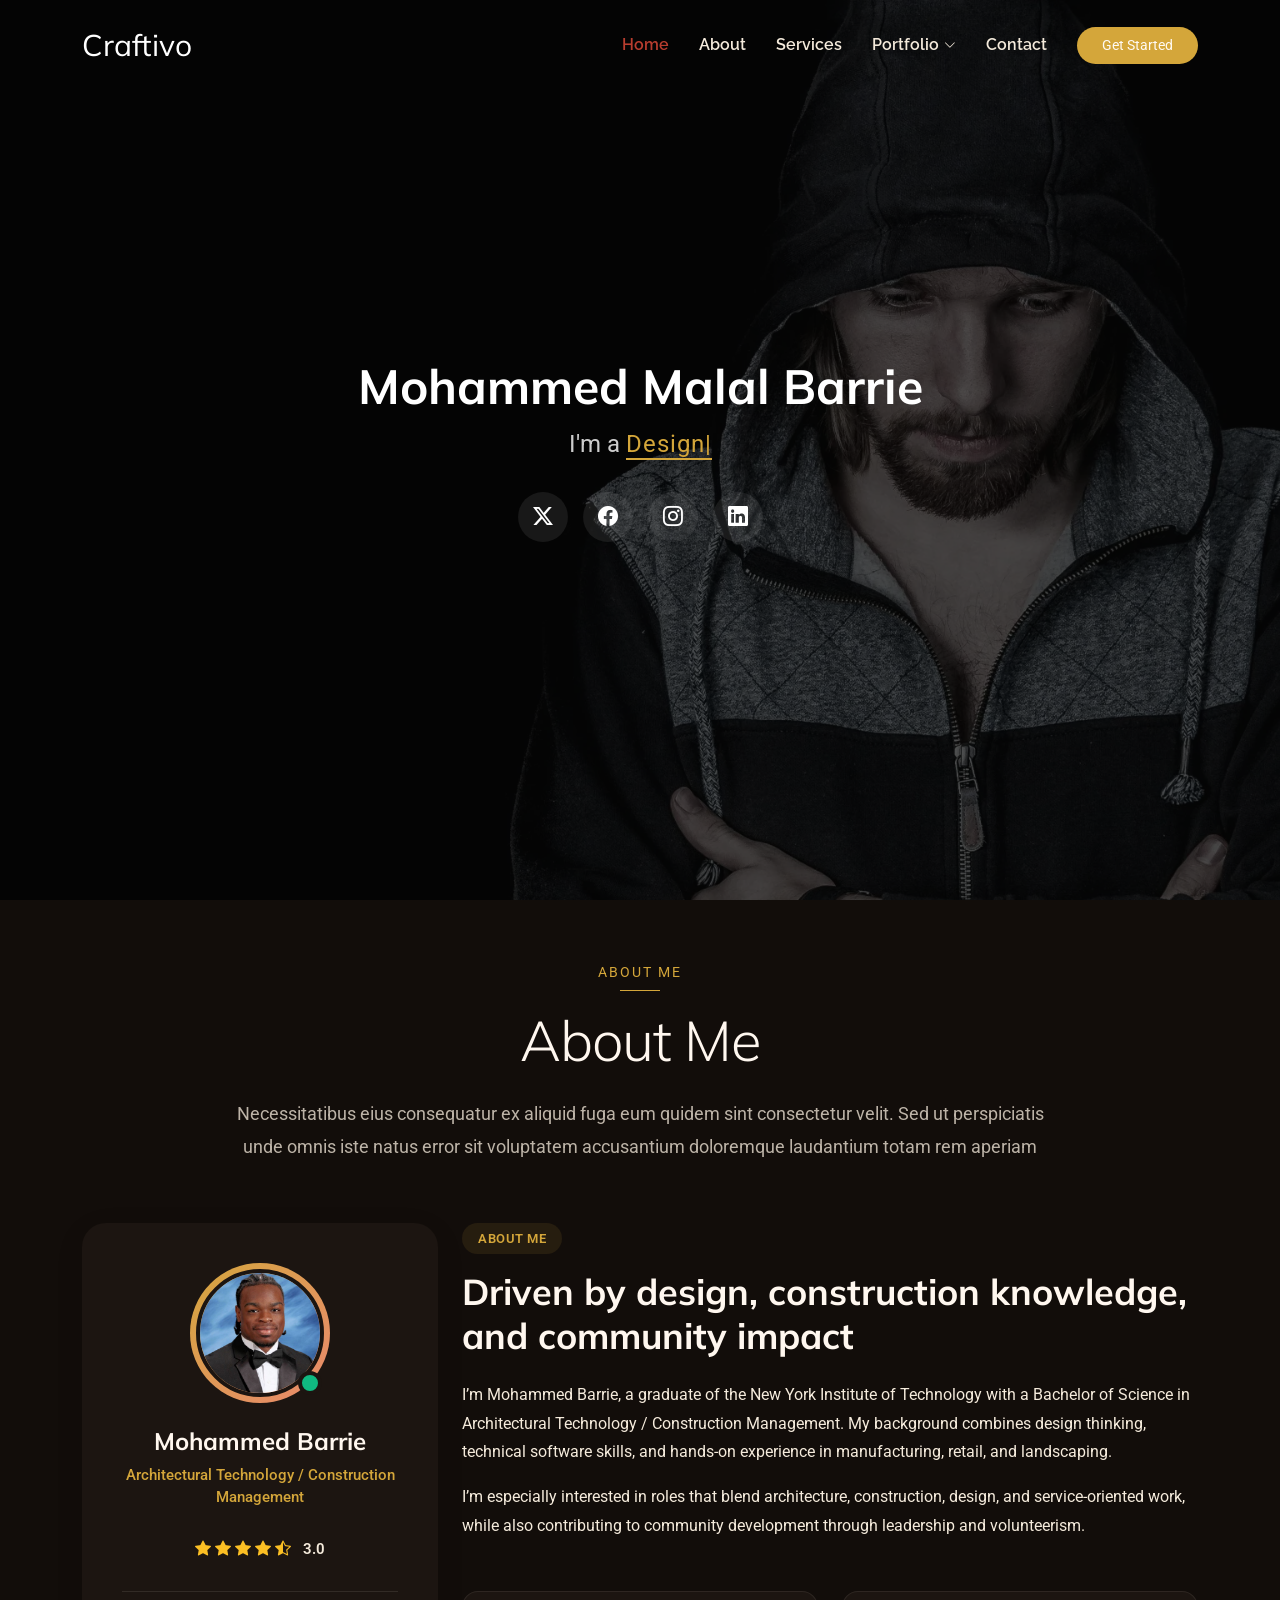
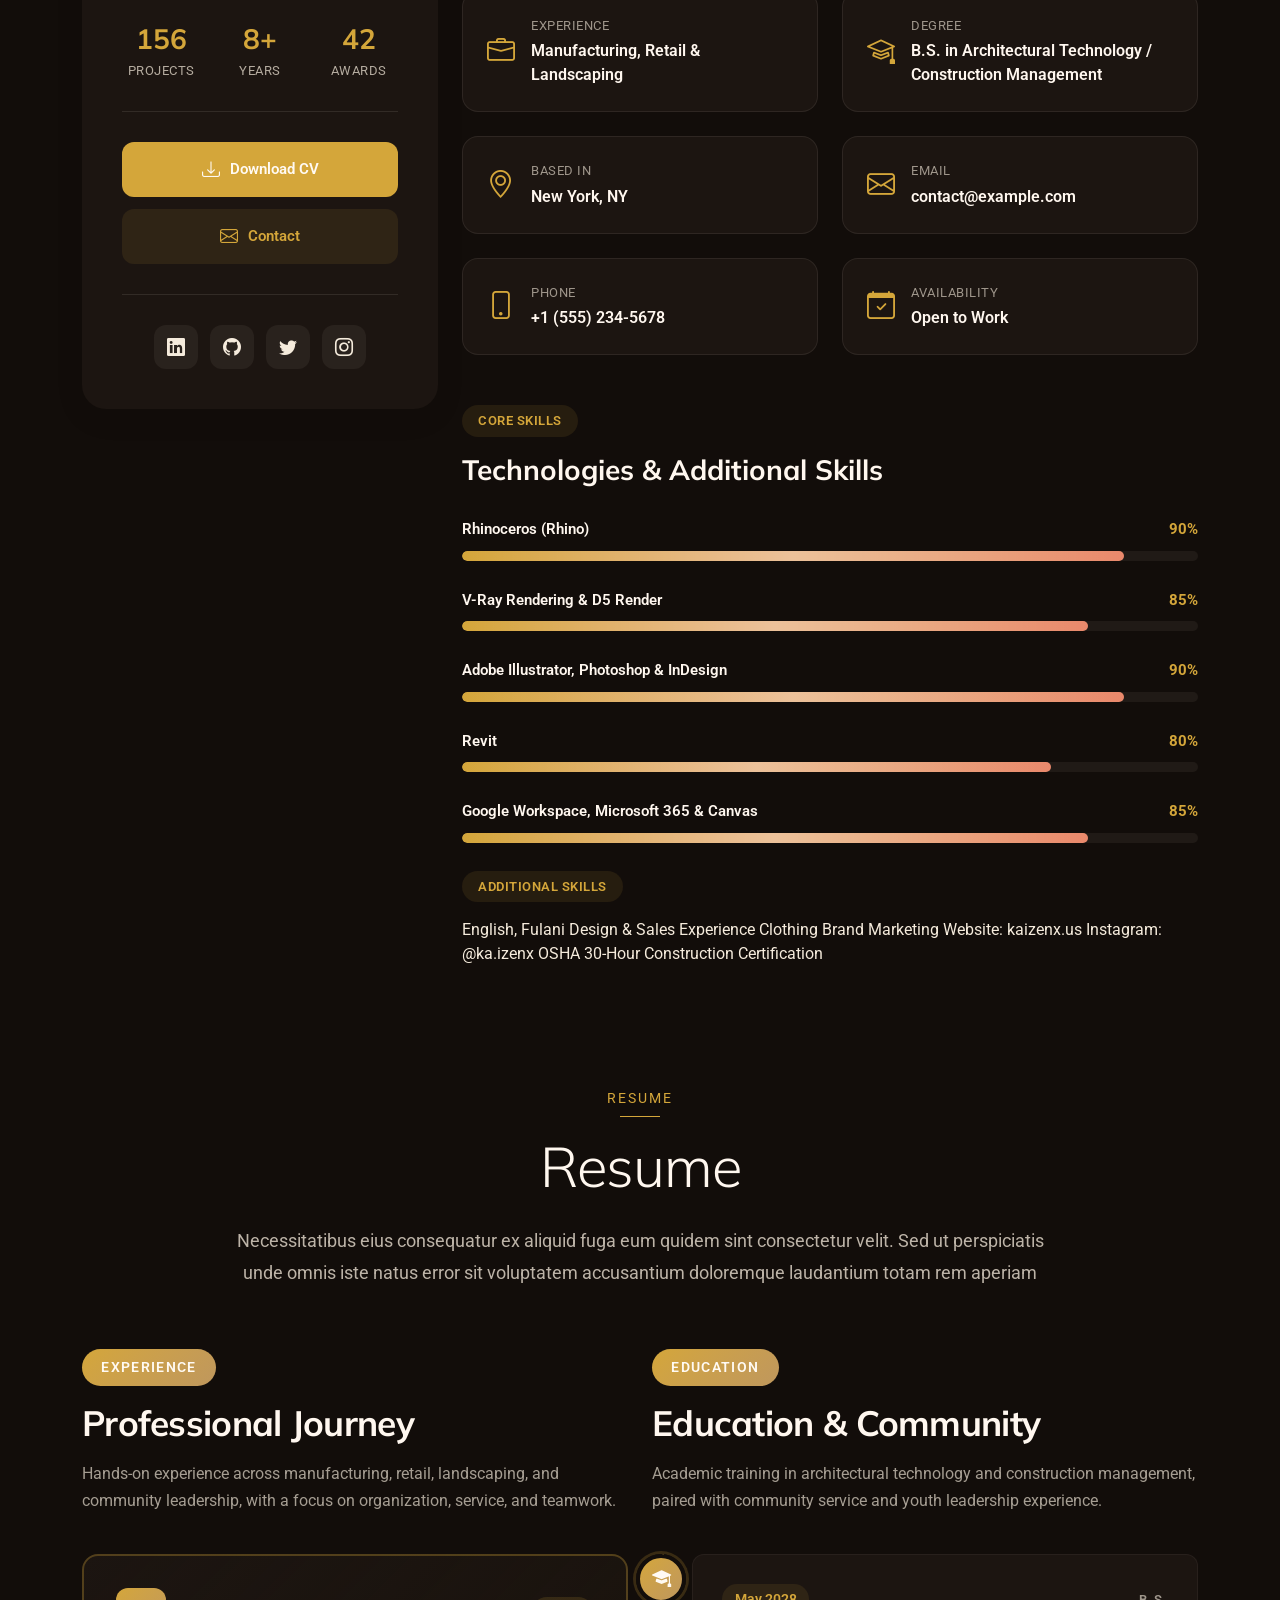
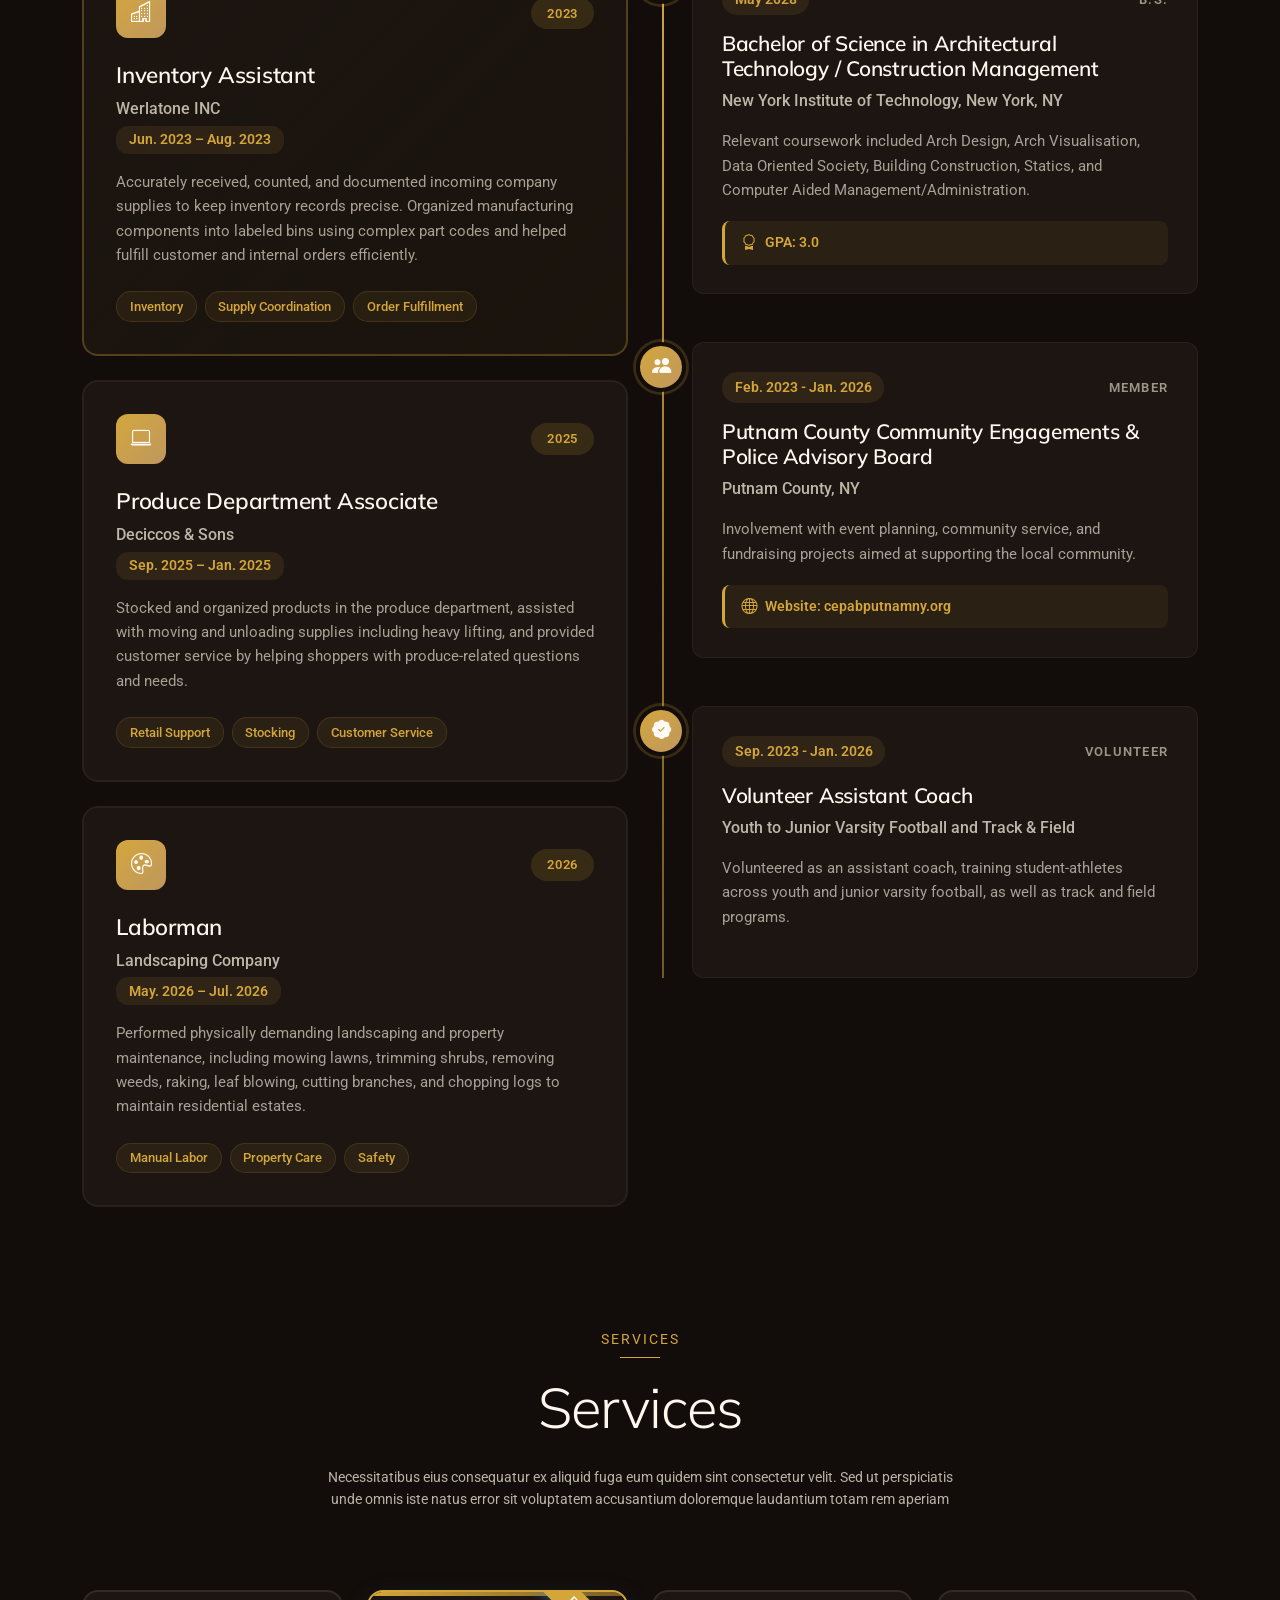
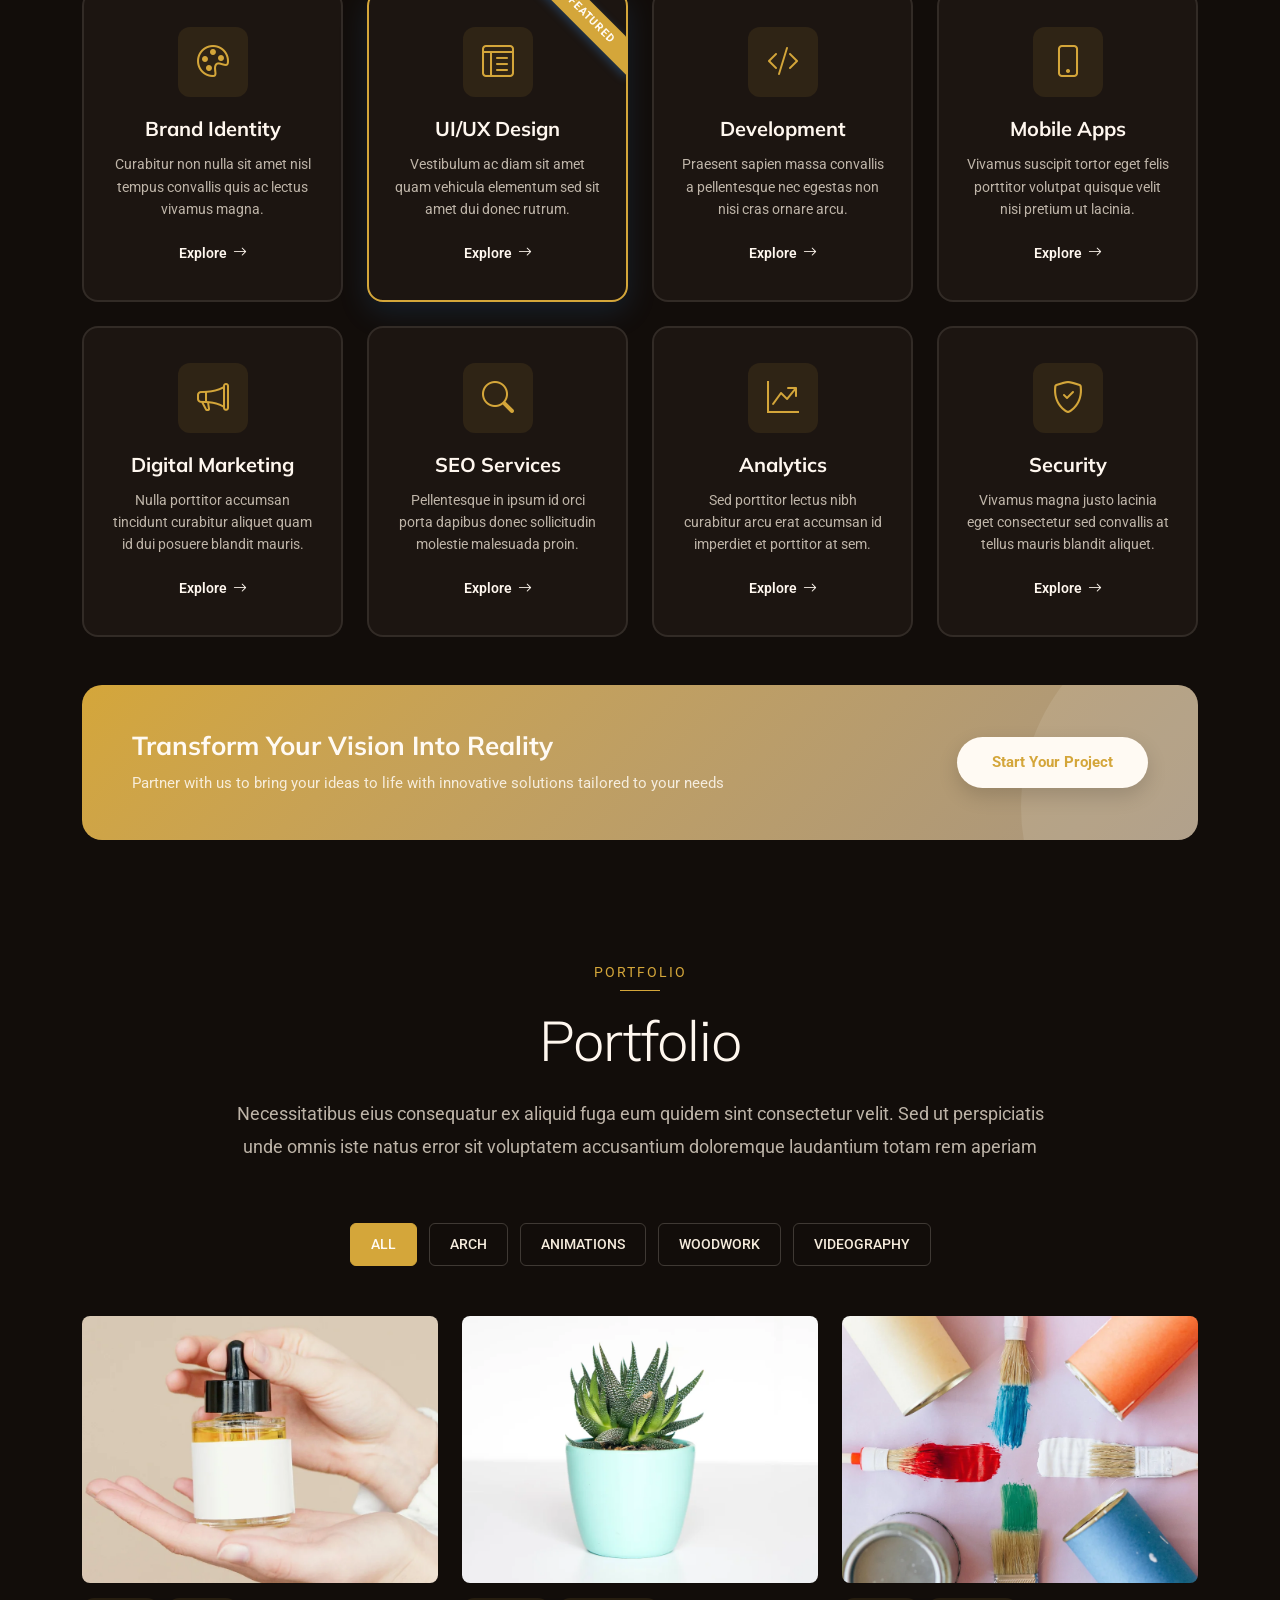
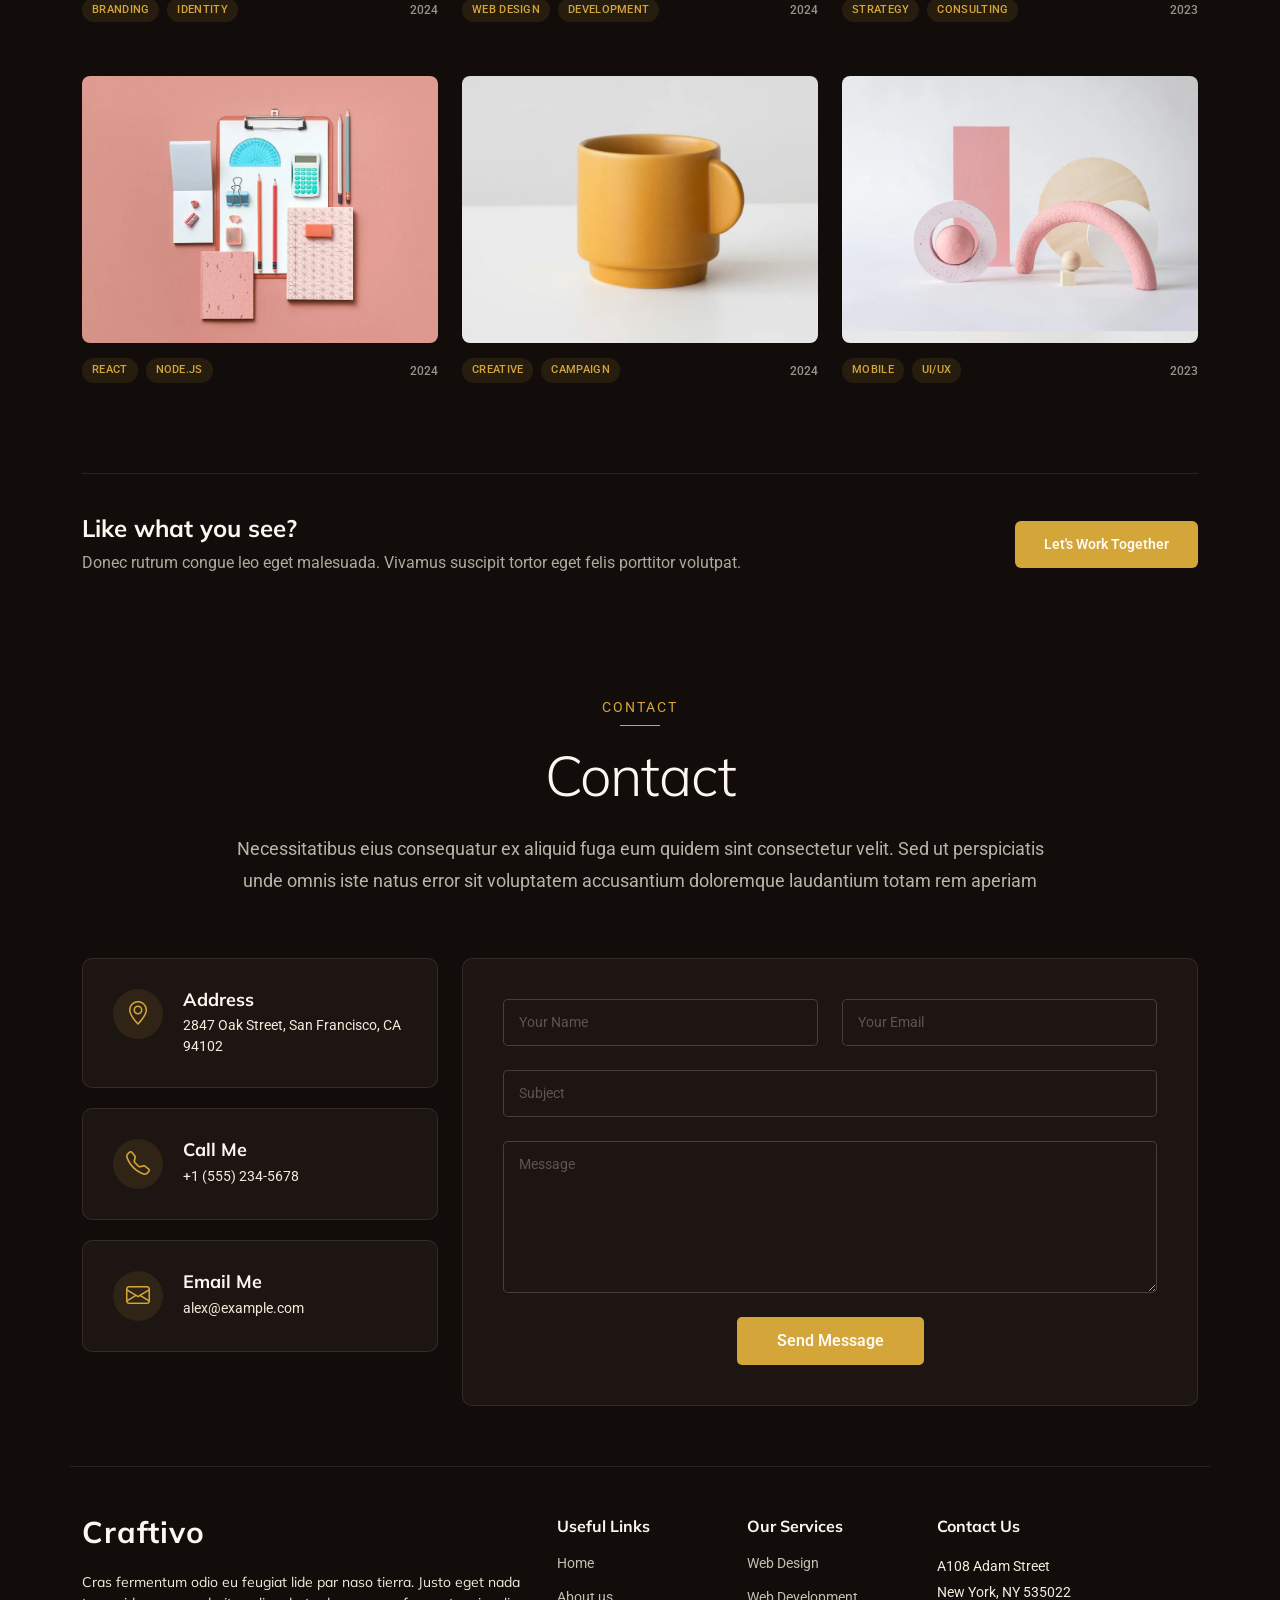
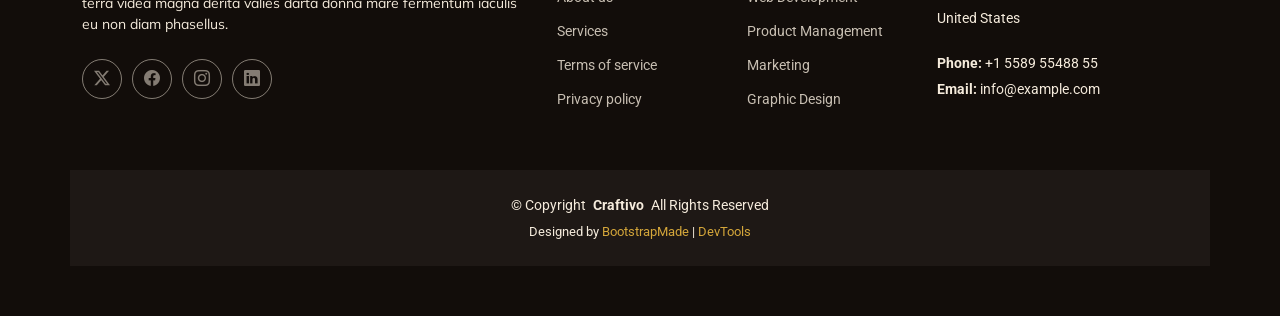
==== commit 72eb7e50: "Update index.html with correct name" ====
--- a/index.html
+++ b/index.html
@@ -80,7 +80,7 @@
       <div class="container" data-aos="fade-up" data-aos-delay="100">
         <div class="row justify-content-center">
           <div class="col-lg-8 text-center">
-            <h2>Mo Barrie</h2>
+            <h2>Mohammed Malal Barrie</h2>
             <p>I'm a <span class="typed" data-typed-items="Designer, Developer, Freelancer, Photographer"></span><span class="typed-cursor" aria-hidden="true"></span></p>
             <div class="social-links">
               <a href="#"><i class="bi bi-twitter-x"></i></a>
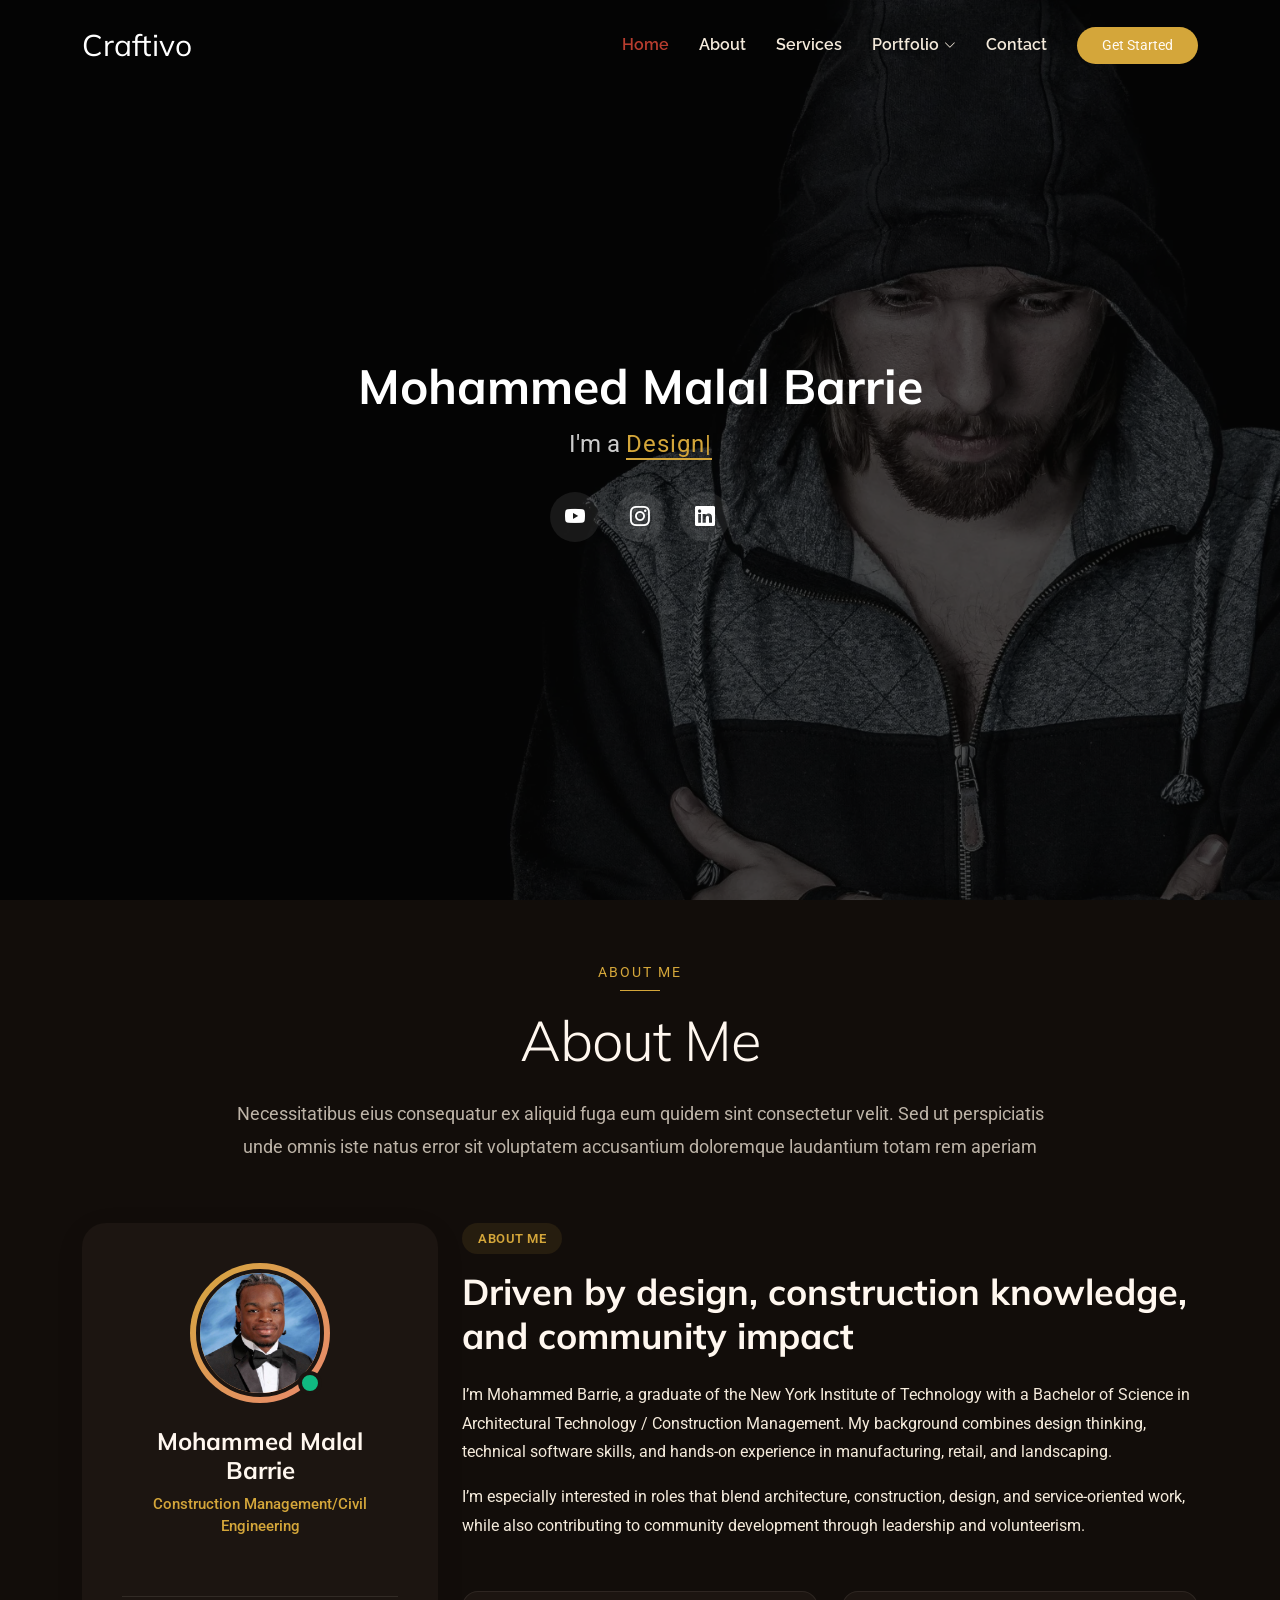
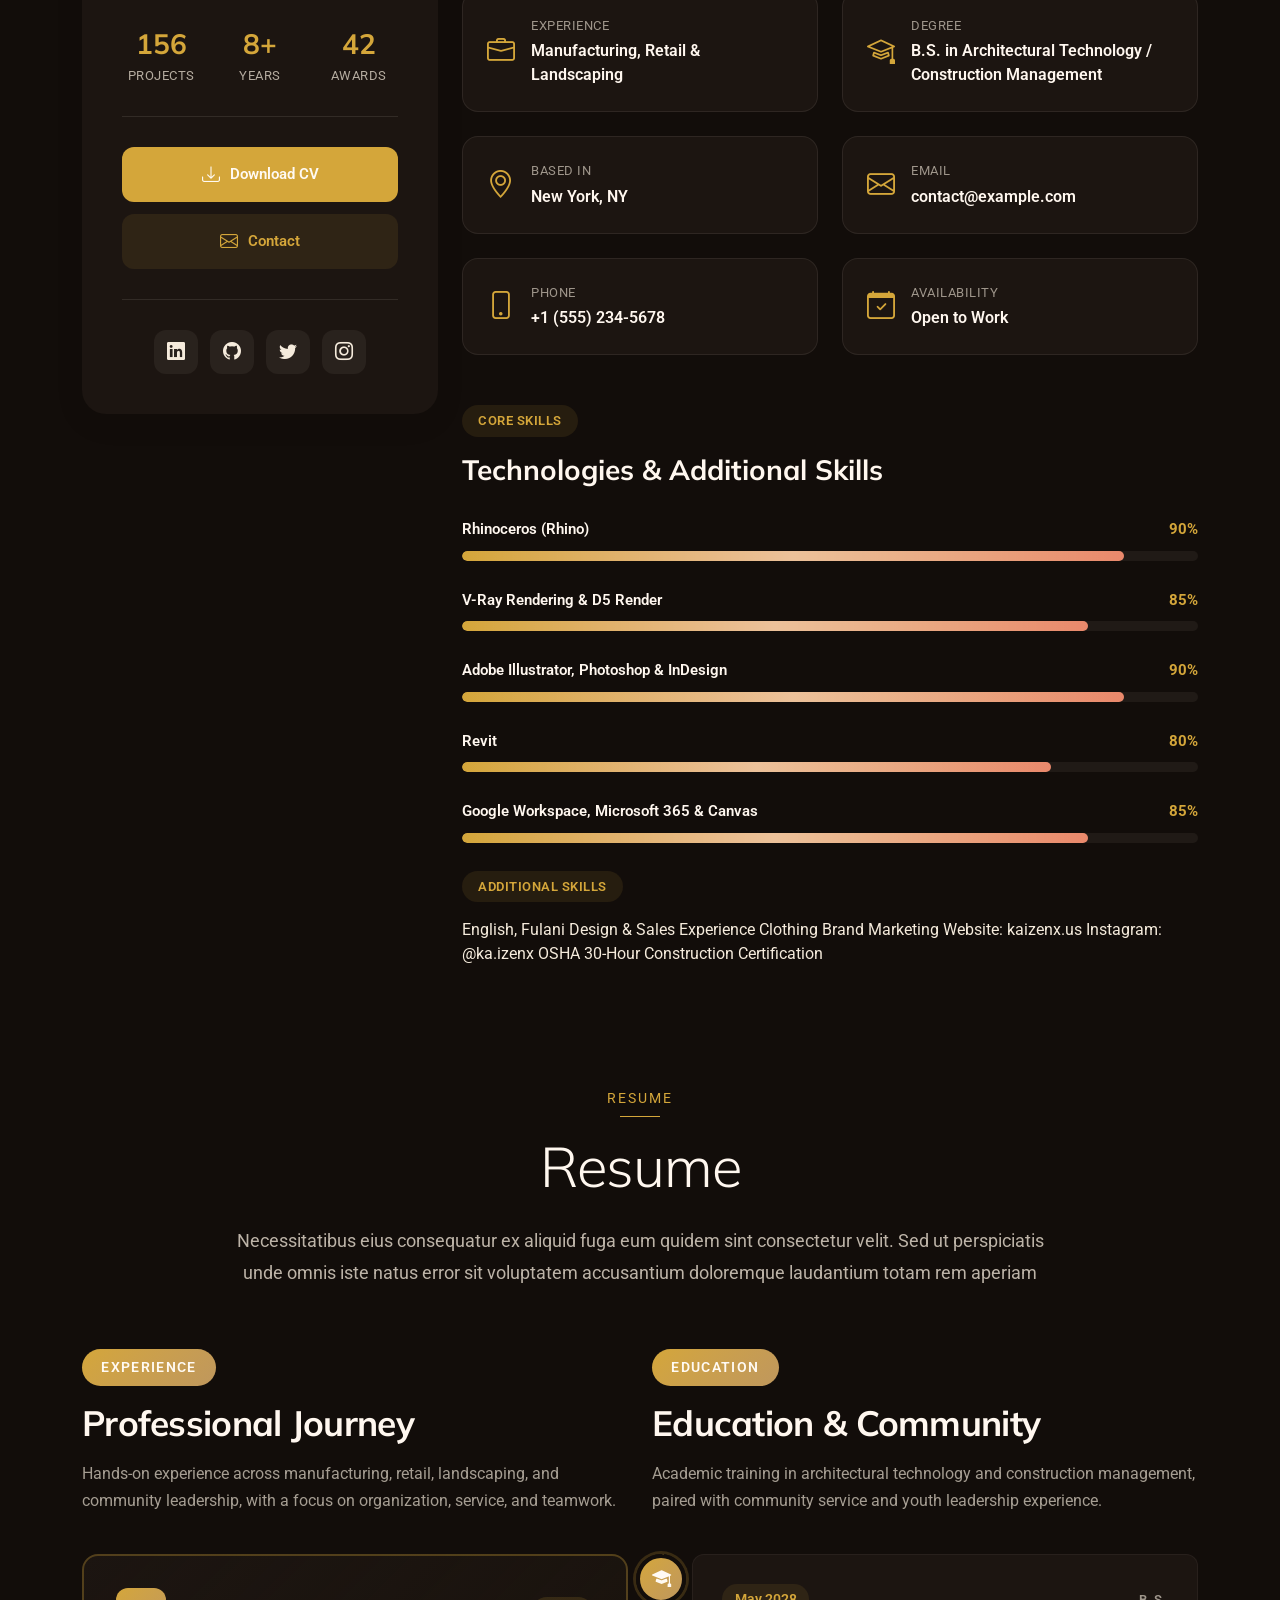
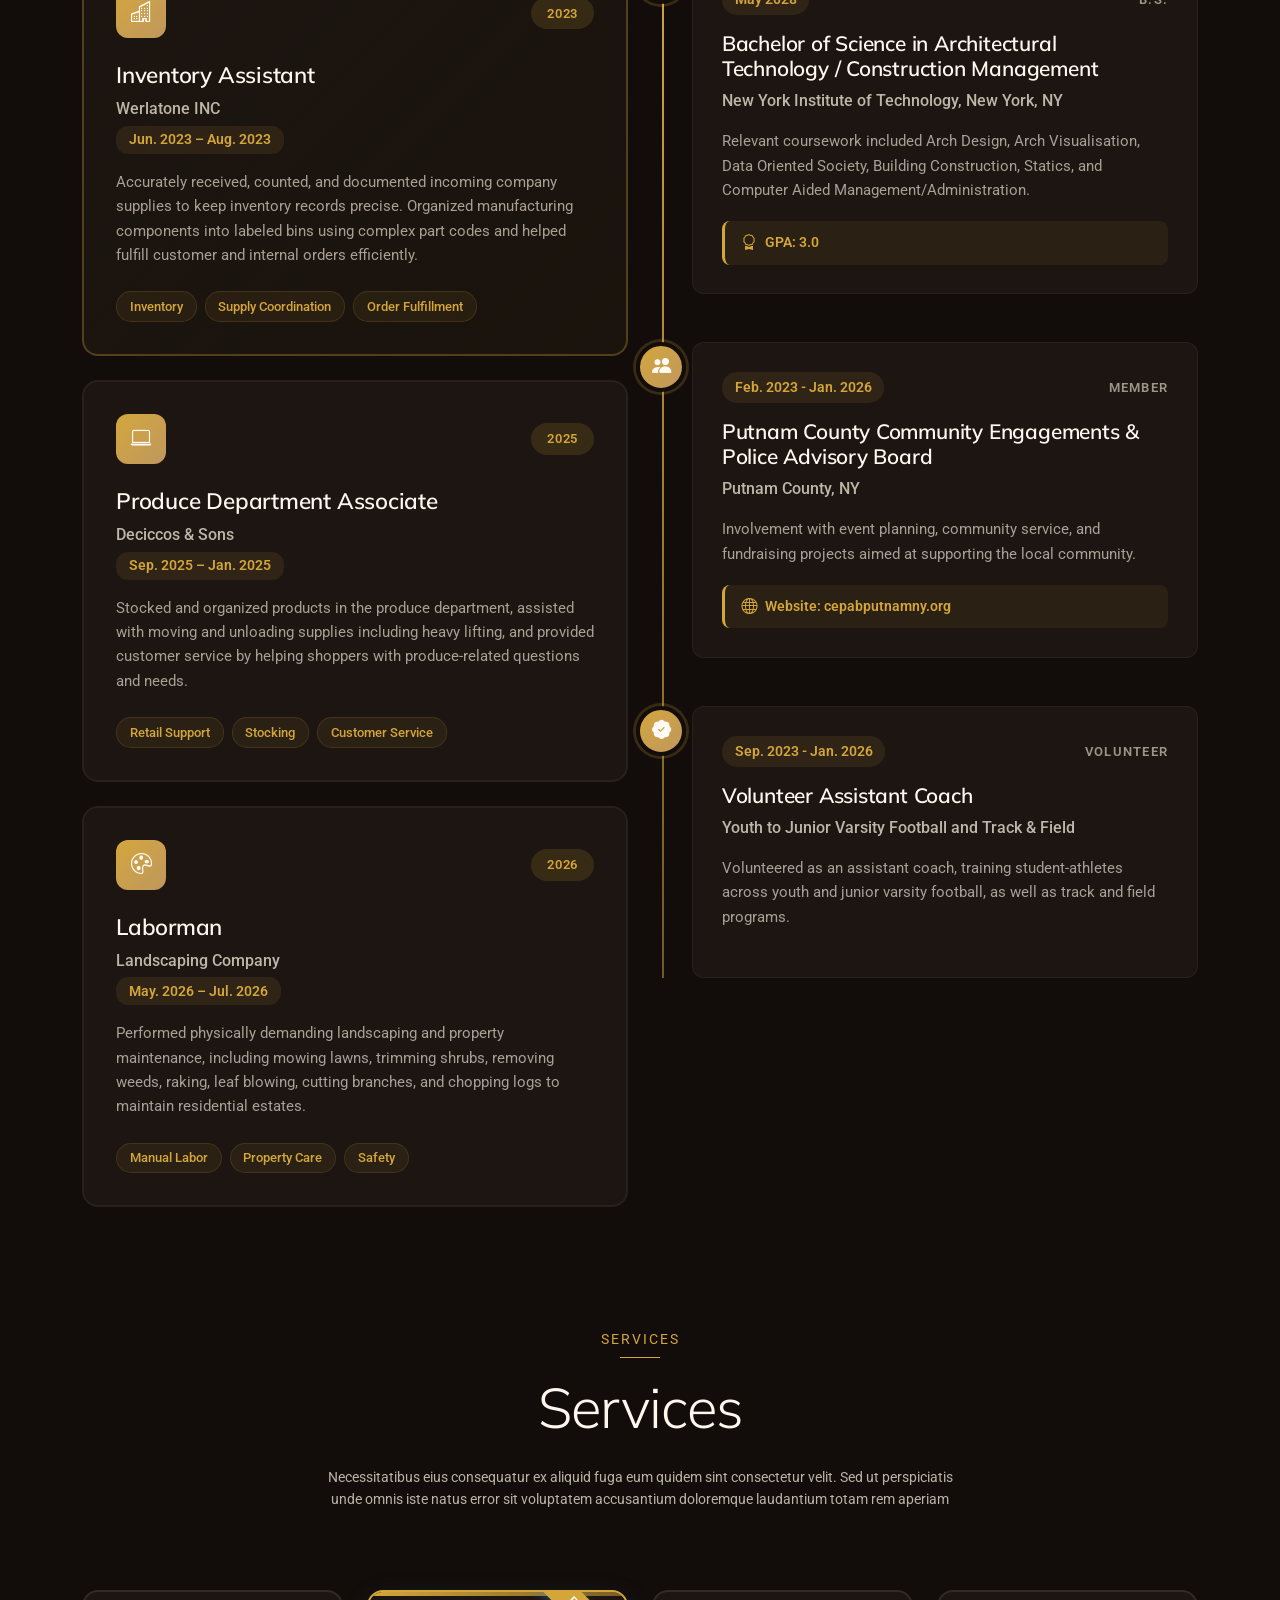
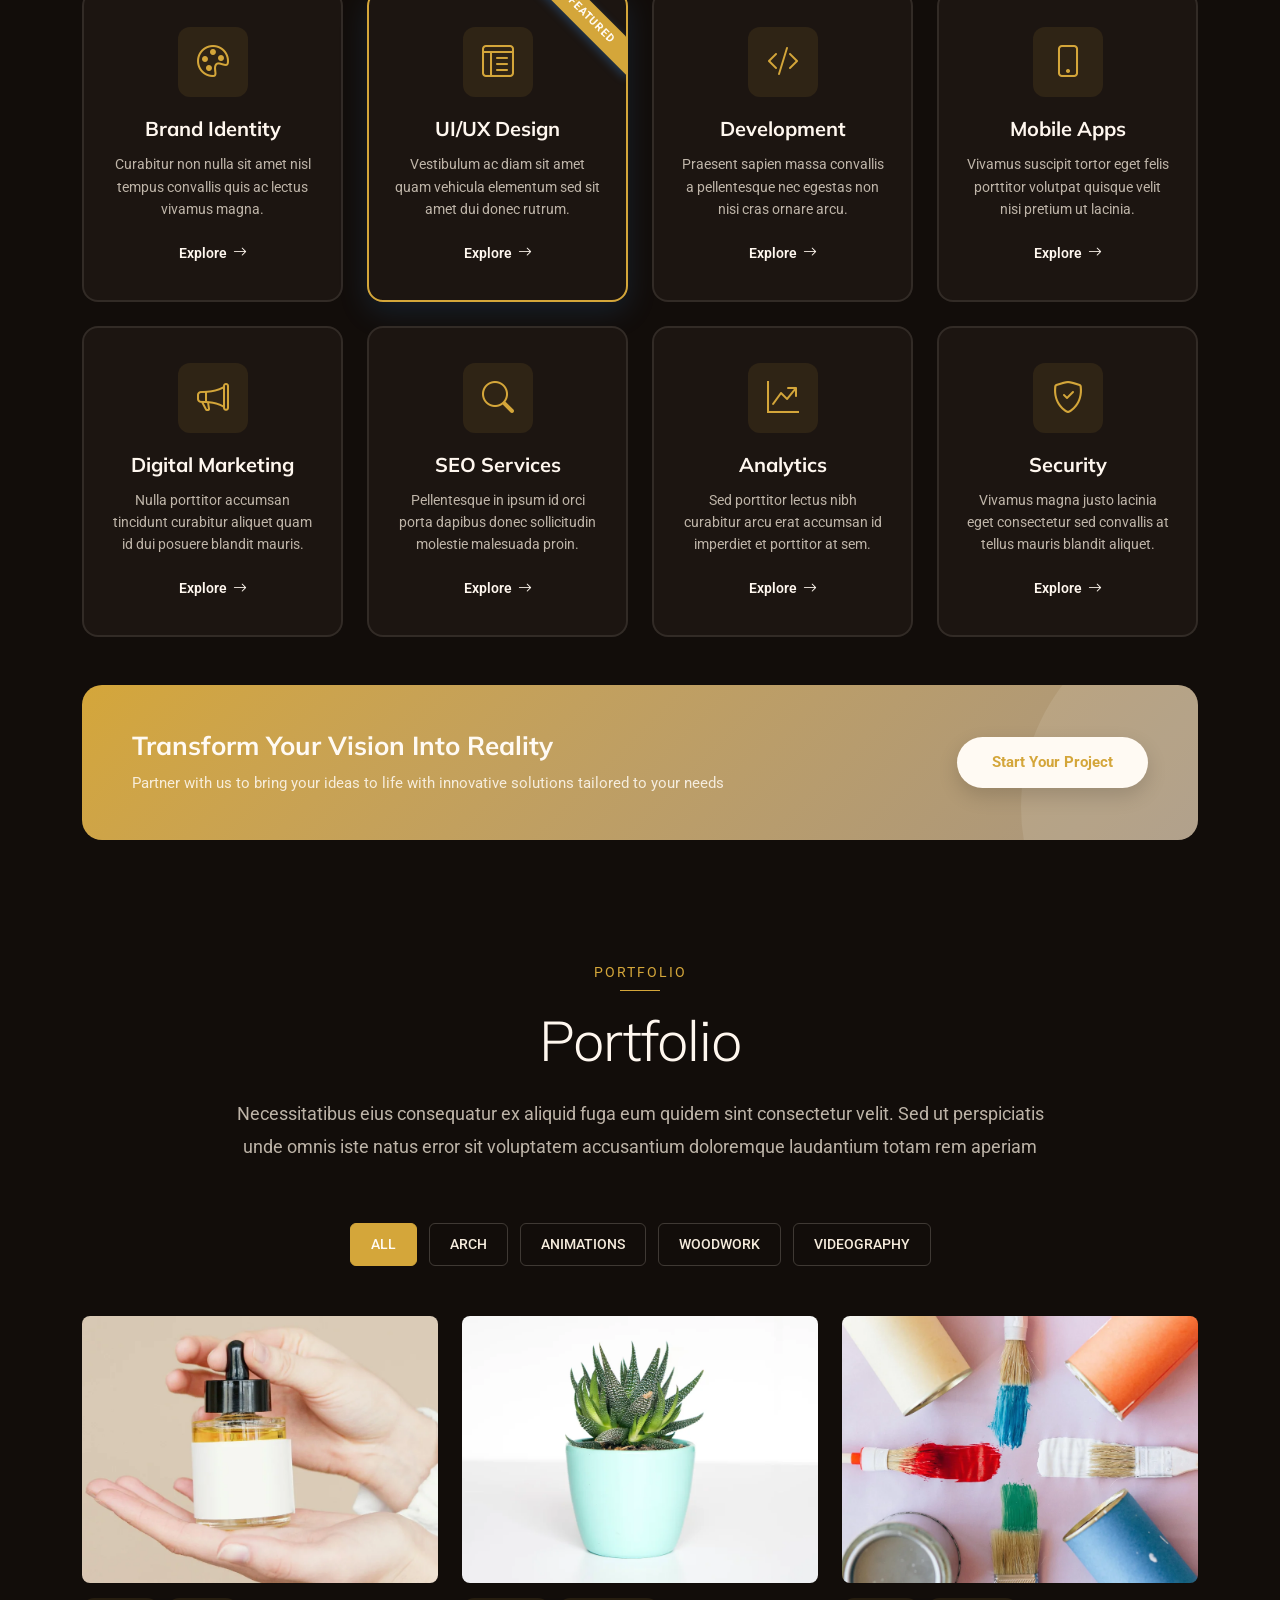
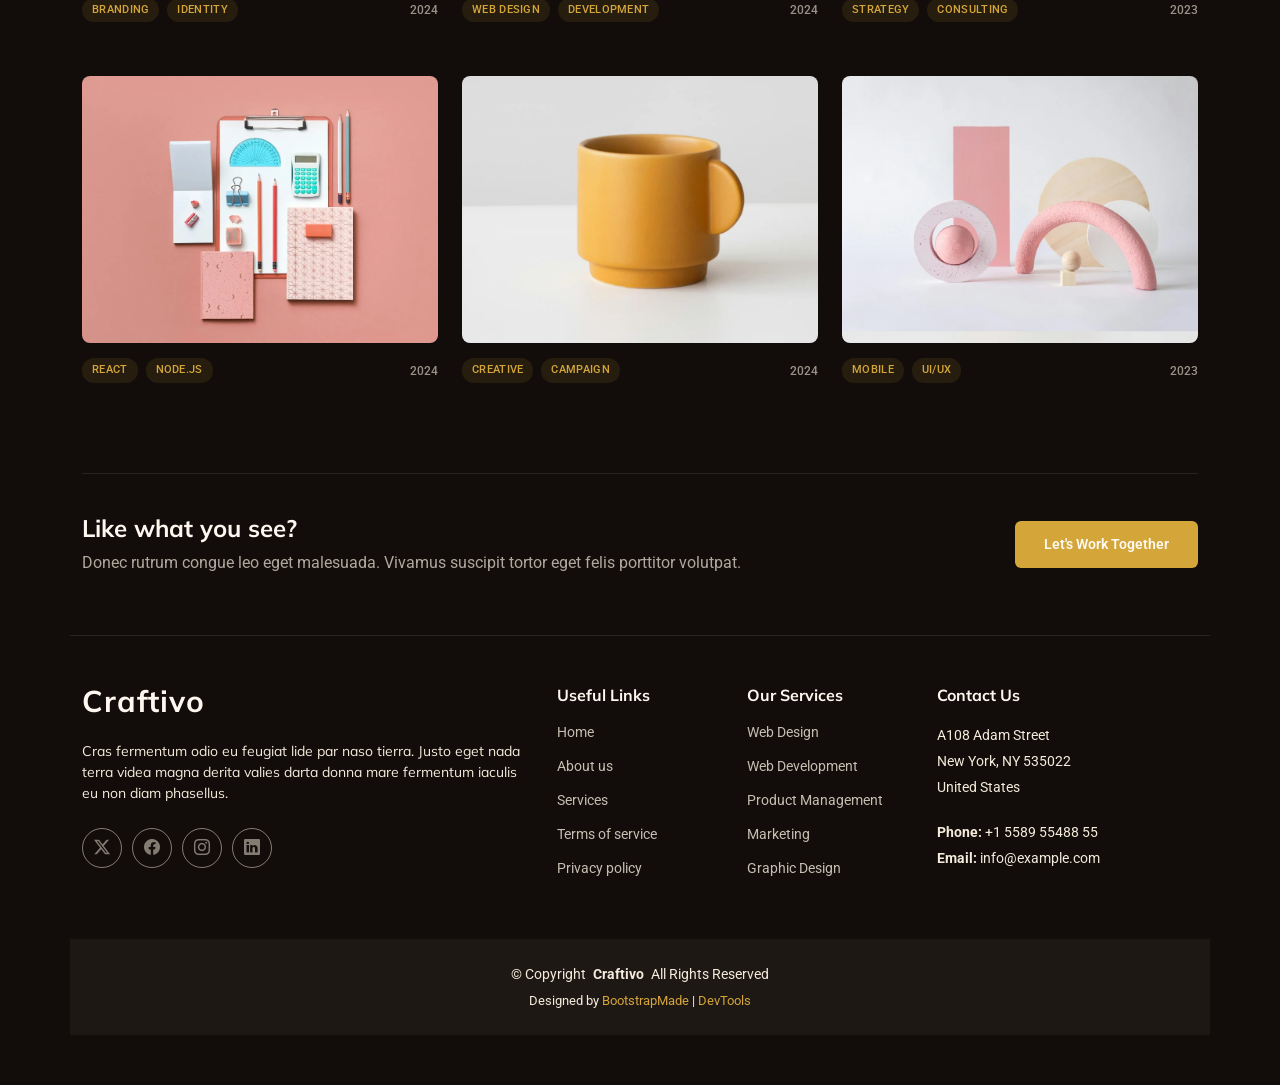
==== commit 9b795c37: "added youtube icon" ====
--- a/index.html
+++ b/index.html
@@ -83,8 +83,8 @@
             <h2>Mohammed Malal Barrie</h2>
             <p>I'm a <span class="typed" data-typed-items="Designer, Developer, Freelancer, Photographer"></span><span class="typed-cursor" aria-hidden="true"></span></p>
             <div class="social-links">
-              <a href="#"><i class="bi bi-twitter-x"></i></a>
-              <a href="#"><i class="bi bi-facebook"></i></a>
+            
+              <a href="#"><i class="bi bi-youtube"></i></a>
               <a href="#"><i class="bi bi-instagram"></i></a>
               <a href="#"><i class="bi bi-linkedin"></i></a>
             </div>
@@ -114,15 +114,11 @@
                   <img src="assets/img/profile/profile-square-3.jpg" class="img-fluid" alt="">
                   <div class="status-indicator"></div>
                 </div>
-                <h3>Mohammed Barrie</h3>
-                <span class="role">Architectural Technology / Construction Management</span>
+                <h3>Mohammed Malal Barrie</h3>
+                <span class="role"> Construction Management/Civil Engineering </span>
                 <div class="rating">
-                  <i class="bi bi-star-fill"></i>
-                  <i class="bi bi-star-fill"></i>
-                  <i class="bi bi-star-fill"></i>
-                  <i class="bi bi-star-fill"></i>
-                  <i class="bi bi-star-half"></i>
-                  <span>3.0</span>
+                  
+            
                 </div>
               </div>
 
@@ -814,90 +810,7 @@
 
     </section><!-- /Portfolio Section -->
 
-    <!-- Contact Section -->
-    <section id="contact" class="contact section">
-
-      <!-- Section Title -->
-      <div class="container section-title" data-aos="fade-up">
-        <span class="subtitle">Contact</span>
-        <h2>Contact</h2>
-        <p>Necessitatibus eius consequatur ex aliquid fuga eum quidem sint consectetur velit. Sed ut perspiciatis unde omnis iste natus error sit voluptatem accusantium doloremque laudantium totam rem aperiam</p>
-      </div><!-- End Section Title -->
-
-      <div class="container">
-
-        <div class="row gy-4">
-
-          <div class="col-lg-4">
-            <div class="info-item">
-              <div class="icon-wrapper">
-                <i class="bi bi-geo-alt"></i>
-              </div>
-              <div>
-                <h3>Address</h3>
-                <p>2847 Oak Street, San Francisco, CA 94102</p>
-              </div>
-            </div>
-
-            <div class="info-item">
-              <div class="icon-wrapper">
-                <i class="bi bi-telephone"></i>
-              </div>
-              <div>
-                <h3>Call Me</h3>
-                <p>+1 (555) 234-5678</p>
-              </div>
-            </div>
-
-            <div class="info-item">
-              <div class="icon-wrapper">
-                <i class="bi bi-envelope"></i>
-              </div>
-              <div>
-                <h3>Email Me</h3>
-                <p>alex@example.com</p>
-              </div>
-            </div>
-
-          </div>
-
-          <div class="col-lg-8">
-            <form action="forms/contact.php" method="post" class="php-email-form">
-              <div class="row gy-4">
-
-                <div class="col-md-6">
-                  <input type="text" name="name" class="form-control" placeholder="Your Name" required="">
-                </div>
-
-                <div class="col-md-6">
-                  <input type="email" class="form-control" name="email" placeholder="Your Email" required="">
-                </div>
-
-                <div class="col-md-12">
-                  <input type="text" class="form-control" name="subject" placeholder="Subject" required="">
-                </div>
-
-                <div class="col-md-12">
-                  <textarea class="form-control" name="message" rows="6" placeholder="Message" required=""></textarea>
-                </div>
-
-                <div class="col-md-12 text-center">
-                  <div class="loading">Loading</div>
-                  <div class="error-message"></div>
-                  <div class="sent-message">Your message has been sent. Thank you!</div>
-
-                  <button type="submit">Send Message</button>
-                </div>
-
-              </div>
-            </form>
-          </div>
-
-        </div>
-
-      </div>
-
-    </section><!-- /Contact Section -->
+
 
   </main>
 
